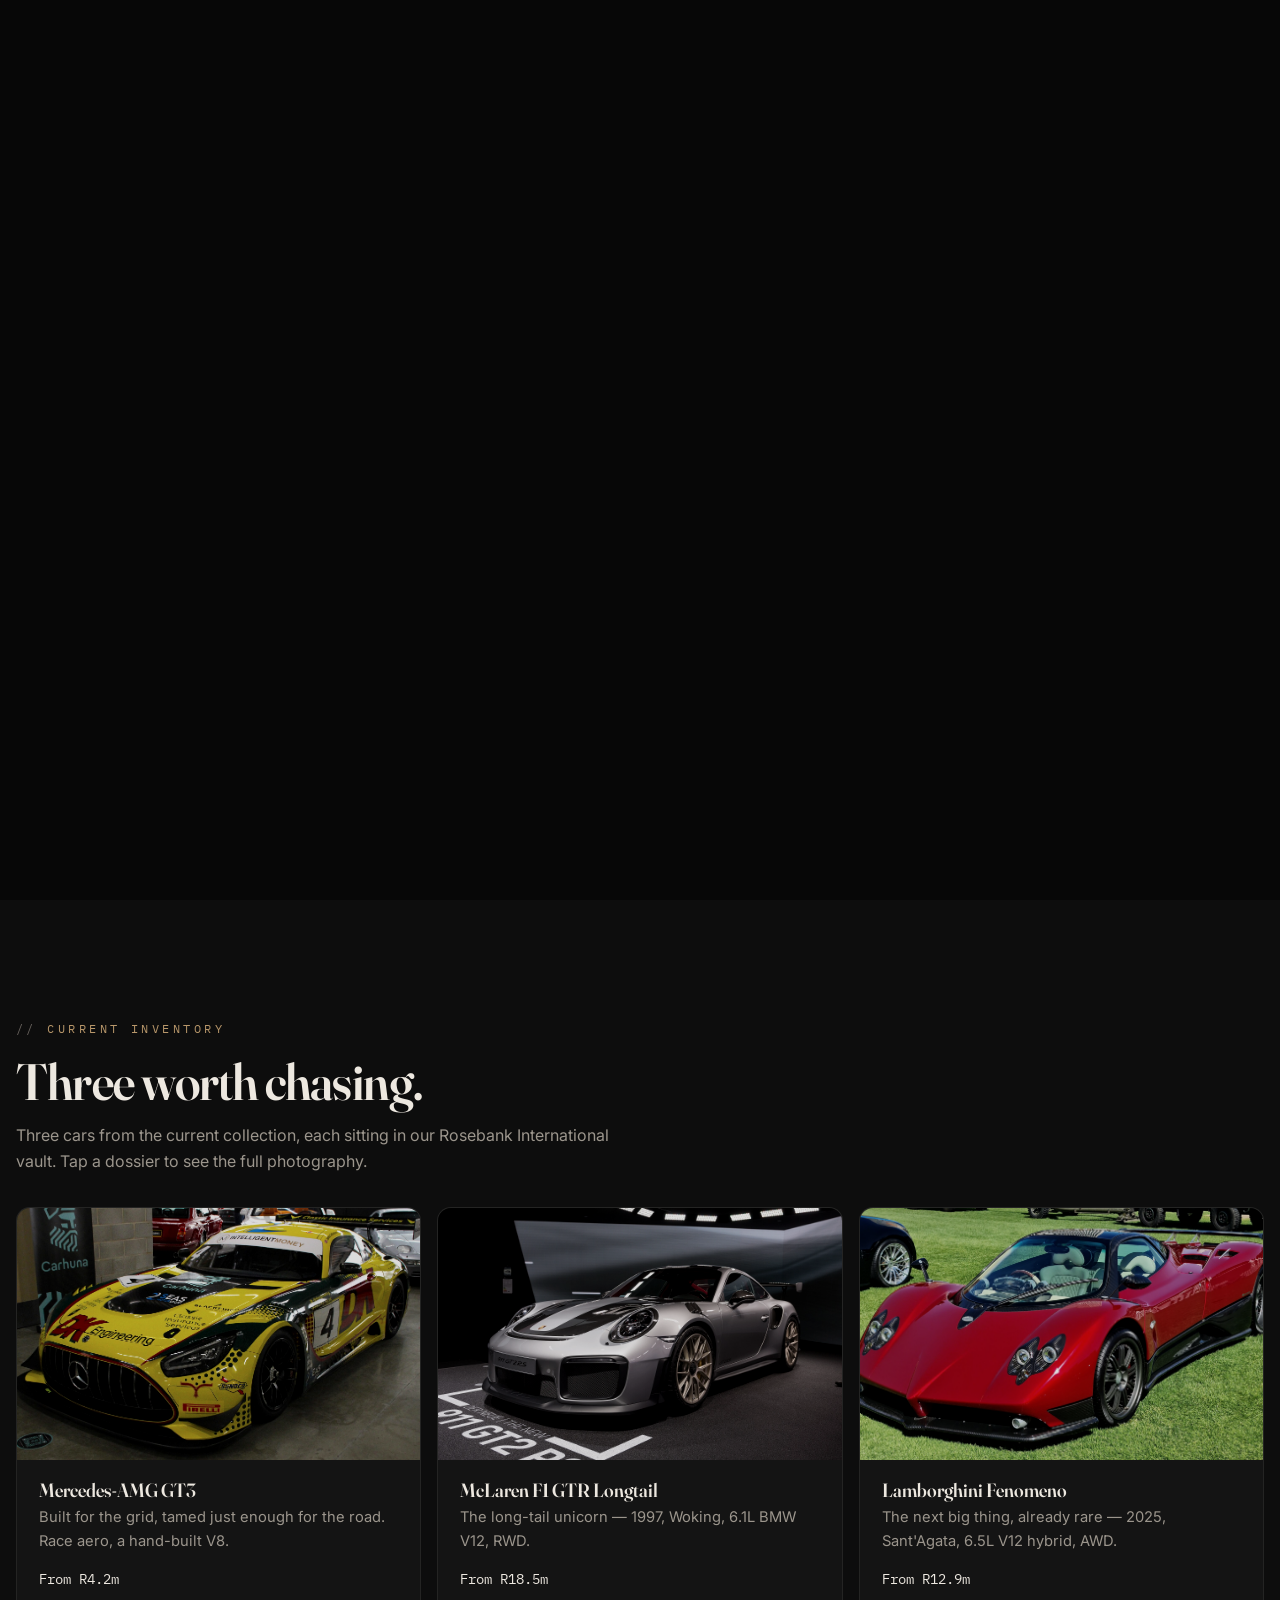
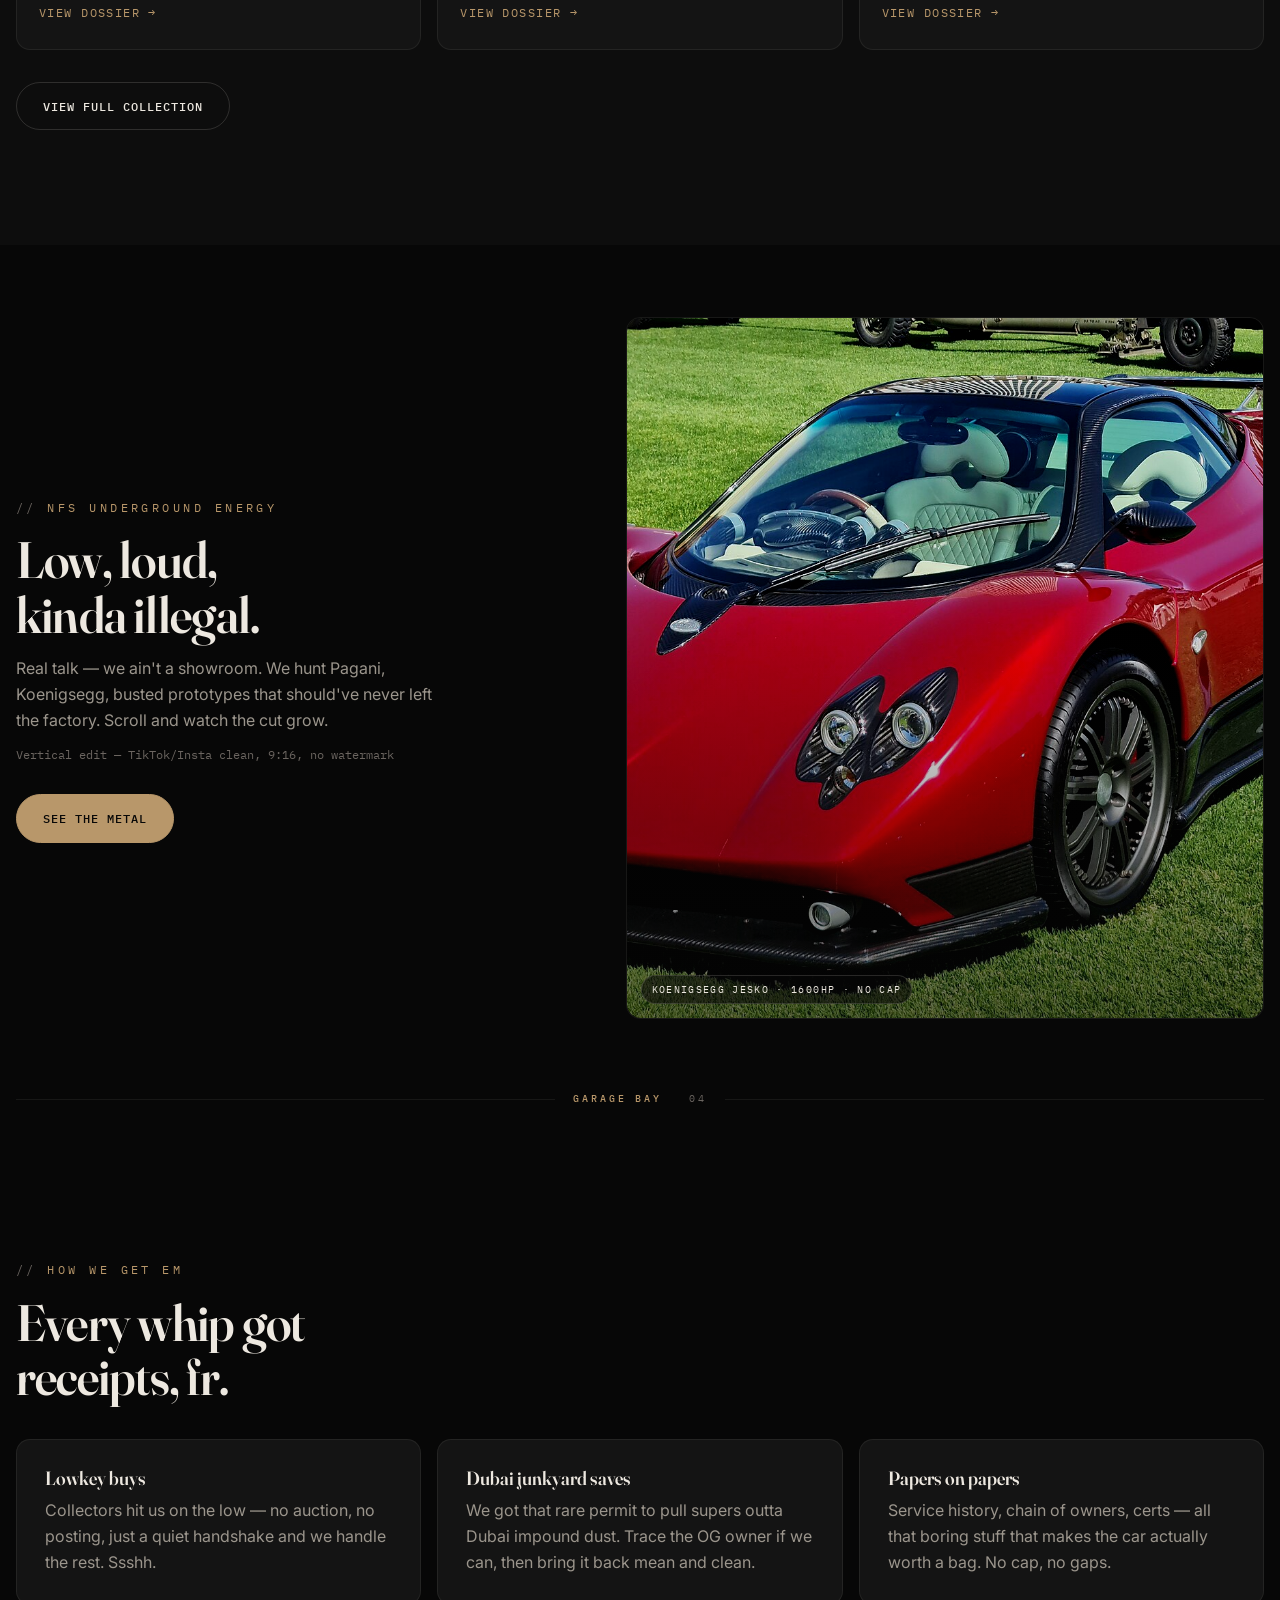
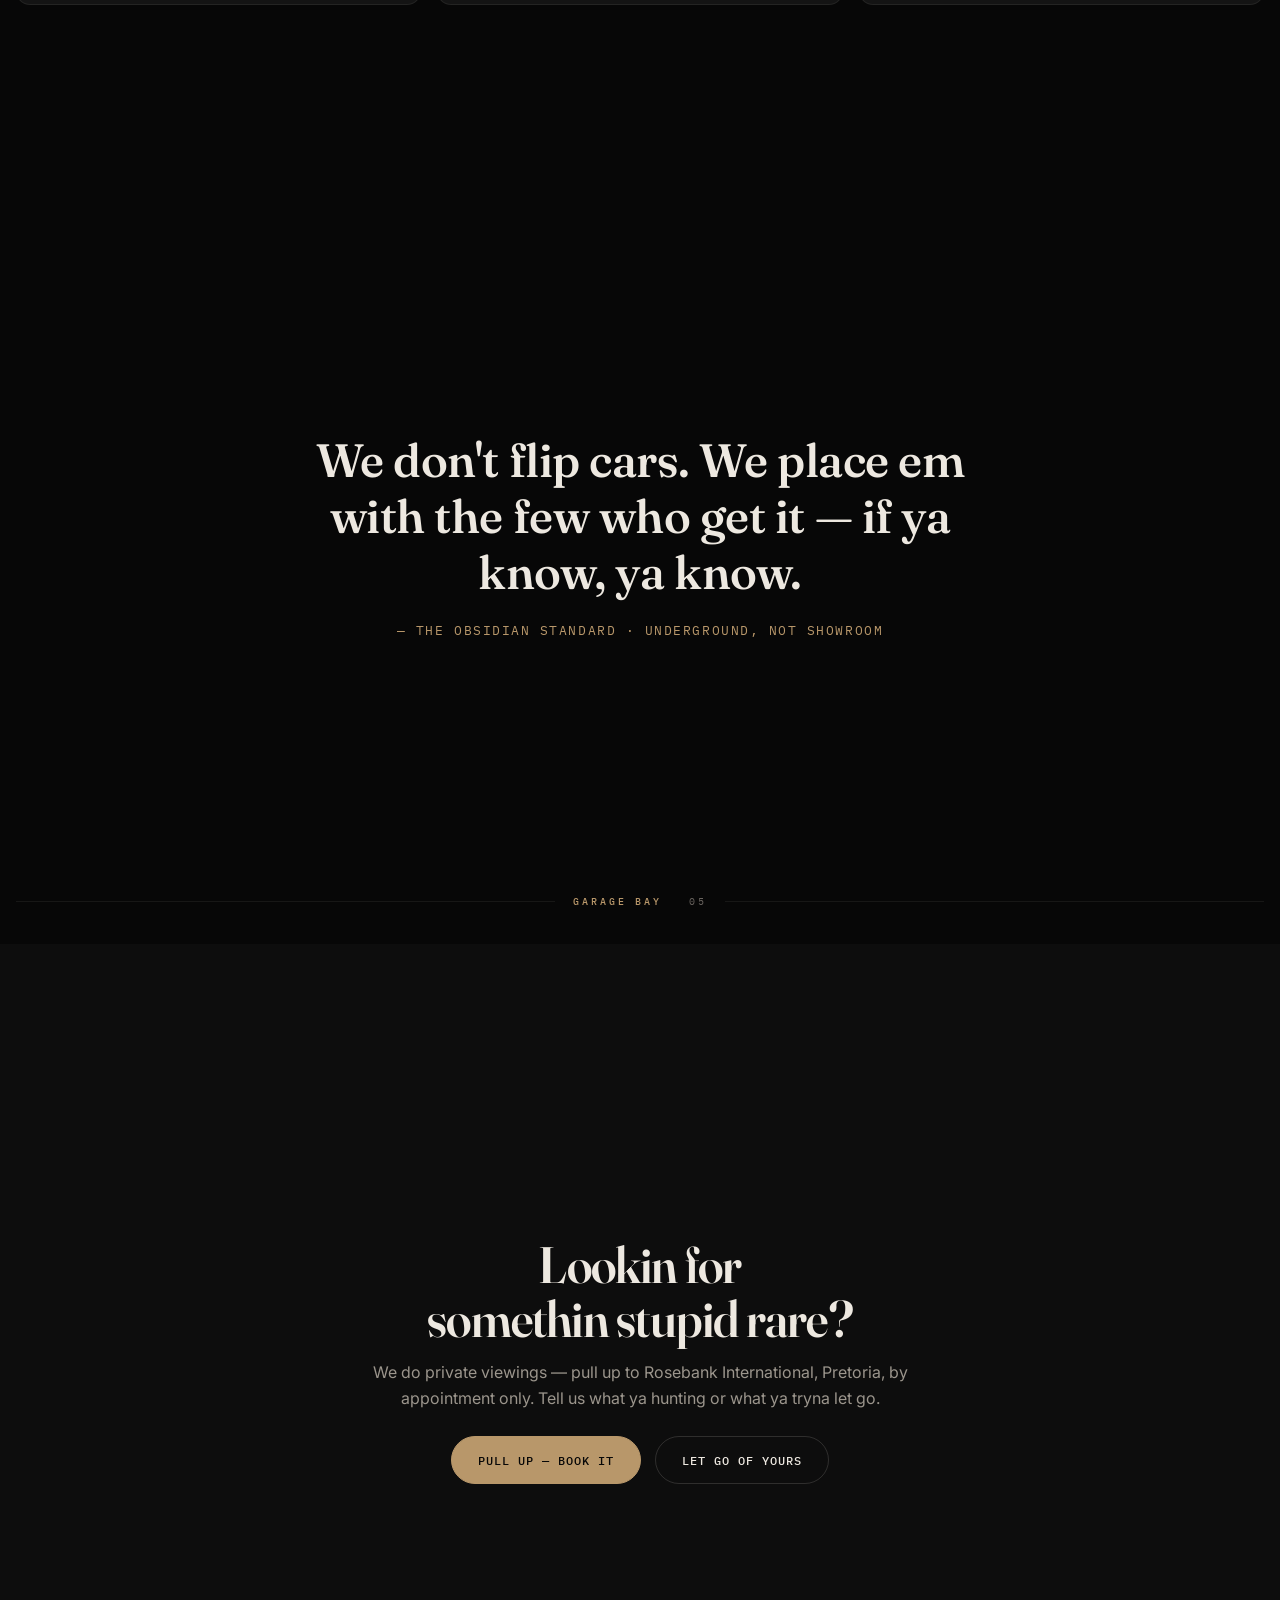
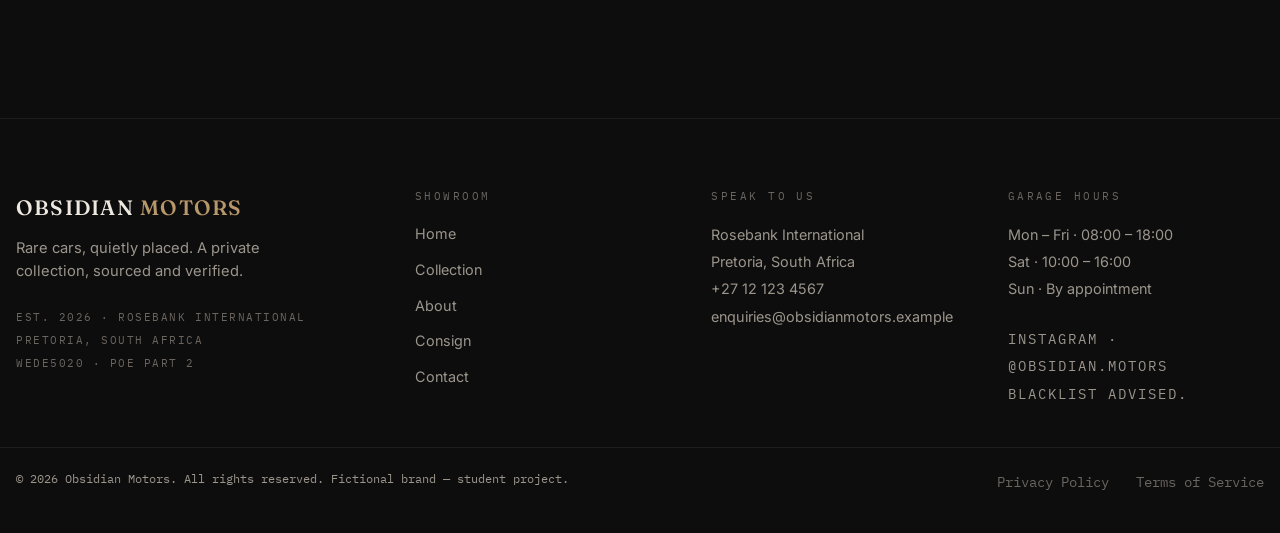
==== index.html @ cb0d921e "ponytail+cinema: strip to bare minimum + hero vid scrub + grow transition (NFS Underground) - js/sit" ====
<!DOCTYPE html>
<html lang="en">
<head>
  <meta charset="UTF-8" />
  <meta name="viewport" content="width=device-width, initial-scale=1.0" />
  <title>Obsidian Motors — Rare cars, quietly placed. Pretoria.</title>
  <meta name="description" content="A private collection of the world's rarest cars — sourced, verified, and placed with a very few. Rosebank International, Pretoria." />
  <meta name="theme-color" content="#07080a" />
  <link rel="icon" href="assets/icons/favicon.svg" type="image/svg+xml" />
  <link rel="manifest" href="site.webmanifest" />
  <meta property="og:title" content="Obsidian Motors" />
  <meta property="og:description" content="Rare cars, quietly placed. A private collection, sourced and verified." />
  <meta property="og:type" content="website" />
  <link rel="preconnect" href="https://fonts.googleapis.com" />
  <link rel="preconnect" href="https://fonts.gstatic.com" crossorigin />
  <link rel="stylesheet" href="https://fonts.googleapis.com/css2?family=Fraunces:ital,opsz,wght@0,9..144,300..800;1,9..144,300..800&family=Inter:wght@400;500;600&family=IBM+Plex+Mono:wght@400;500&display=swap" />
  <link rel="stylesheet" href="css/base.css" />
  <link rel="stylesheet" href="css/layout.css" />
  <link rel="stylesheet" href="css/components.css" />
  <script>document.documentElement.classList.add("js");</script>
</head>
<body>
<div id="page-fade" aria-hidden="true"></div>
  <nav class="scroll-dots" aria-hidden="true"></nav>

  <!-- intro: the mark wakes on black, hangs, fades to black, and
       hands over to the hero. Once per tab; click skips it. -->
  <div id="intro" aria-hidden="true">
    <div class="intro-inner">
      <svg class="intro-crystal" viewBox="0 0 32 32" aria-hidden="true">
        <polygon points="16,2 27,11 23,30 9,30 5,11" fill="#0a0a0c" stroke="#b8976a" stroke-width="1.1"/>
        <polyline points="5,11 16,15 27,11" fill="none" stroke="#b8976a" stroke-width=".6" opacity=".6"/>
        <polyline points="16,15 16,30" fill="none" stroke="#b8976a" stroke-width=".6" opacity=".45"/>
        <polyline points="16,15 23,30" fill="none" stroke="#b8976a" stroke-width=".6" opacity=".35"/>
        <polyline points="16,15 9,30" fill="none" stroke="#b8976a" stroke-width=".6" opacity=".35"/>
        <circle cx="10.5" cy="8.5" r="1.4" fill="#ede8e0"/>
      </svg>
      <p class="intro-boot">Obsidian Motors · starting up</p>
      <p class="intro-word"><span>Obsidian</span><span>Motors</span></p>
      <div class="intro-rule"></div>
    </div>
  </div>

  <header class="nav">
    <div class="nav-inner">
      <a href="index.html" class="nav-logo">
        <svg class="crystal" viewBox="0 0 32 32" aria-hidden="true">
          <polygon points="16,2 27,11 23,30 9,30 5,11" fill="none" stroke="#b8976a" stroke-width="1.4"/>
          <circle cx="10.5" cy="8.5" r="1.5" fill="#ede8e0"/>
        </svg>
        Obsidian <span>Motors</span>
      </a>
      <nav>
        <ul class="nav-links">
          <li><a href="collection.html">Collection</a></li>
          <li><a href="about.html">About</a></li>
          <li><a href="consign.html">Consign</a></li>
        </ul>
      </nav>
      <div class="nav-actions">
        <a href="contact.html" class="nav-cta">Enquire</a>
        <button class="nav-toggle" type="button" aria-label="Open menu" aria-expanded="false"><span></span></button>
      </div>
    </div>
  </header>

  <main>

    <!-- HERO — full screen hypercar vid, scroll drives it. pure cinema, no ai fluff -->
    <section class="hero-vid" id="hero" style="position:relative; height:100vh; min-height:560px; overflow:hidden; background:#040404;">
      <video id="hero-video" poster="assets/images/alpine-garage.jpg" autoplay muted loop playsinline preload="auto" style="position:absolute; inset:0; width:100%; height:100%; object-fit:cover; filter:saturate(.9) contrast(1.08) brightness(.88);">
        <!-- 4k hypercar horizontal — yt azkdQYZCF2A + playlist HVf28fVK5Xk mirrored as mp4 fallback -->
        <source src="https://videos.pexels.com/video-files/18069234/18069234-uhd_2560_1440_24fps.mp4" type="video/mp4" />
      </video>
      <!-- fallback yt embed if mp4 blocked — hidden behind video, shows when vid fails -->
      <iframe aria-hidden="true" src="https://www.youtube.com/embed/azkdQYZCF2A?autoplay=1&mute=1&loop=1&playlist=azkdQYZCF2A&controls=0&modestbranding=1&playsinline=1" style="position:absolute; inset:0; width:100%; height:100%; border:0; opacity:0; pointer-events:none;" tabindex="-1"></iframe>
      <div style="position:absolute; inset:0; background:linear-gradient(to top, rgba(7,7,7,.72) 0%, rgba(7,7,7,.22) 42%, rgba(7,7,7,.08) 100%), radial-gradient(900px 600px at 70% 20%, rgba(184,151,106,.14), transparent 60%);"></div>
      <div class="wrap" style="position:relative; z-index:2; height:100%; display:flex; flex-direction:column; justify-content:flex-end; padding-bottom:56px;">
        <p class="eyebrow" style="color:var(--gold);">Est. 2026 · Pretoria — Rosebank International</p>
        <h1 style="font-size:clamp(3rem, 2rem + 6vw, 7.2rem); line-height:.88; text-transform:uppercase; letter-spacing:-.03em; font-weight:550;">Obsidian<br><span class="outline" style="-webkit-text-stroke:1.6px var(--gold); color:transparent;">Motors</span></h1>
        <p class="lead" style="margin-top:16px; max-width:48ch; color:var(--chrome);">No dealership vibes. Just cold, rare metal — Pagani, Koenigsegg, longtails — caught on film, then placed quiet.</p>
        <div class="btn-row">
          <a href="collection.html" class="btn">Peep the vault</a>
          <a href="contact.html" class="btn-outline">Hit us up</a>
        </div>
        <p style="margin-top:14px; font-family:var(--font-mono); font-size:.66rem; letter-spacing:.16em; text-transform:uppercase; color:var(--faint);">Scroll — the vid scrubs with ya</p>
      </div>
    </section>

    <!-- no fake stats here, real cinema only — ponytail nuked the 200/6/100%/48h ai filler -->

    <section class="section" id="featured" style="background:var(--carbon);">
      <div class="wrap">
        <span class="eyebrow">Current inventory</span>
        <h2>Three worth chasing.</h2>
        <p style="margin:14px 0 32px; max-width:60ch;">Three cars from the current collection, each sitting in our Rosebank International vault. Tap a dossier to see the full photography.</p>
        <div class="grid-3">
          <a class="card reveal" href="collection.html">
            <img class="ph" src="assets/images/amg-gt3.jpg" alt="Yellow Mercedes-AMG GT3 race car in the vault" loading="lazy" />
            <div class="card-body">
              <h3>Mercedes-AMG GT3</h3>
              <p>Built for the grid, tamed just enough for the road. Race aero, a hand-built V8.</p>
              <span class="card-price">From R4.2m</span>
              <span class="card-cue">View dossier →</span>
            </div>
          </a>
          <a class="card reveal" href="collection.html">
            <img class="ph" src="assets/images/gt2rs.jpg" alt="McLaren F1 GTR Longtail in the vault" loading="lazy" />
            <div class="card-body">
              <h3>McLaren F1 GTR Longtail</h3>
              <p>The long-tail unicorn — 1997, Woking, 6.1L BMW V12, RWD.</p>
              <span class="card-price">From R18.5m</span>
              <span class="card-cue">View dossier →</span>
            </div>
          </a>
          <a class="card reveal" href="collection.html">
            <img class="ph" src="assets/images/zonda-f.jpg" alt="Lamborghini Fenomeno in the vault" loading="lazy" />
            <div class="card-body">
              <h3>Lamborghini Fenomeno</h3>
              <p>The next big thing, already rare — 2025, Sant'Agata, 6.5L V12 hybrid, AWD.</p>
              <span class="card-price">From R12.9m</span>
              <span class="card-cue">View dossier →</span>
            </div>
          </a>
        </div>
        <div class="btn-row" style="margin-top:32px;">
          <a href="collection.html" class="btn-outline">View full collection</a>
        </div>
      </div>
    </section>

    <!-- GROW VID — text left, vertical hypercar edit right, then vid blows up to bg -->
    <section class="section" id="grow-sec" style="position:relative; overflow:hidden; padding:0; background:var(--void);">
      <div class="wrap" style="display:grid; grid-template-columns:.95fr 1.05fr; gap:32px; align-items:center; min-height:86vh; padding:72px var(--gap);">
        <div class="reveal">
          <p class="eyebrow">NFS Underground energy</p>
          <h2>Low, loud,<br>kinda illegal.</h2>
          <p style="margin-top:14px; max-width:44ch;">Real talk — we ain't a showroom. We hunt Pagani, Koenigsegg, busted prototypes that should've never left the factory. Scroll and watch the cut grow.</p>
          <p style="margin-top:12px; font-family:var(--font-mono); font-size:.72rem; color:var(--faint);">Vertical edit — TikTok/Insta clean, 9:16, no watermark</p>
          <div class="btn-row"><a href="collection.html" class="btn">See the metal</a></div>
        </div>
        <div style="position:relative; height:78vh; min-height:480px; overflow:hidden; border-radius:var(--radius); border:1px solid var(--line); transform-origin:center;">
          <video id="grow-vid" poster="assets/images/zonda-f.jpg" autoplay muted loop playsinline preload="auto" style="width:100%; height:100%; object-fit:cover; display:block; filter:saturate(.95) contrast(1.08) brightness(.92); transition:transform .6s var(--ease), border-radius .6s var(--ease);">
            <!-- vertical 9:16 hypercar edit — Wc2UN3yL2CU / FOD2I-YuQ0c style, 1080x1920 -->
            <source src="https://videos.pexels.com/video-files/18069305/18069305-uhd_1440_1440_24fps.mp4" type="video/mp4" />
          </video>
          <div style="position:absolute; inset:0; background:linear-gradient(to top, rgba(7,7,7,.55), transparent 58%); pointer-events:none;"></div>
          <p style="position:absolute; bottom:14px; left:14px; font-family:var(--font-mono); font-size:.6rem; letter-spacing:.14em; text-transform:uppercase; color:var(--chrome); background:rgba(7,7,7,.6); padding:6px 10px; border-radius:999px; border:1px solid var(--line-2);">Koenigsegg Jesko · 1600hp · no cap</p>
        </div>
      </div>
    </section>

    <div class="bay-rule reveal" aria-hidden="true"><b>Garage bay</b>&nbsp;04</div>

    <section class="section" id="sourcing">
      <div class="wrap">
        <span class="eyebrow">How we get em</span>
        <h2>Every whip got<br>receipts, fr.</h2>
        <div class="grid-3" style="margin-top:34px;">
          <div class="panel reveal">
            <h3>Lowkey buys</h3>
            <p style="margin-top:10px;">Collectors hit us on the low — no auction, no posting, just a quiet handshake and we handle the rest. Ssshh.</p>
          </div>
          <div class="panel reveal">
            <h3>Dubai junkyard saves</h3>
            <p style="margin-top:10px;">We got that rare permit to pull supers outta Dubai impound dust. Trace the OG owner if we can, then bring it back mean and clean.</p>
          </div>
          <div class="panel reveal">
            <h3>Papers on papers</h3>
            <p style="margin-top:10px;">Service history, chain of owners, certs — all that boring stuff that makes the car actually worth a bag. No cap, no gaps.</p>
          </div>
        </div>
      </div>
    </section>

    <section class="section centered" id="editorial">
      <div class="wrap" style="display:flex; justify-content:center;">
        <div>
          <blockquote>We don't flip cars. We place em with the few who get it — if ya know, ya know.</blockquote>
          <cite>— The Obsidian Standard · Underground, not showroom</cite>
        </div>
      </div>
    </section>

    <div class="bay-rule reveal" aria-hidden="true"><b>Garage bay</b>&nbsp;05</div>

    <section class="section centered" id="cta" style="background:var(--carbon);">
      <div class="wrap">
        <h2>Lookin for<br>somethin stupid rare?</h2>
        <p style="margin:14px auto 0; max-width:56ch;">We do private viewings — pull up to Rosebank International, Pretoria, by appointment only. Tell us what ya hunting or what ya tryna let go.</p>
        <div class="btn-row" style="justify-content:center; margin-top:24px;">
          <a href="contact.html" class="btn">Pull up — book it</a>
          <a href="consign.html" class="btn-outline">Let go of yours</a>
        </div>
      </div>
    </section>

  </main>

  <footer class="footer">
    <div class="footer-grid">
      <div>
        <div class="footer-logo">Obsidian <span>Motors</span></div>
        <p class="footer-tagline">Rare cars, quietly placed. A private collection, sourced and verified.</p>
        <p class="footer-meta">Est. 2026 · Rosebank International<br>Pretoria, South Africa<br>WEDE5020 · POE Part 2</p>
      </div>
      <div>
        <h4>Showroom</h4>
        <ul>
          <li><a href="index.html">Home</a></li>
          <li><a href="collection.html">Collection</a></li>
          <li><a href="about.html">About</a></li>
          <li><a href="consign.html">Consign</a></li>
          <li><a href="contact.html">Contact</a></li>
        </ul>
      </div>
      <div>
        <h4>Speak to us</h4>
        <address>
          Rosebank International<br>
          Pretoria, South Africa<br>
          <a href="tel:+27121234567">+27 12 123 4567</a><br>
          <a href="mailto:enquiries@obsidianmotors.example">enquiries@obsidianmotors.example</a>
        </address>
      </div>
      <div class="footer-hours">
        <h4>Garage hours</h4>
        <p>Mon – Fri · 08:00 – 18:00<br>
           Sat · 10:00 – 16:00<br>
           Sun · By appointment</p>
        <p class="footer-meta">Instagram · @obsidian.motors<br>Blacklist advised.</p>
      </div>
    </div>
    <div class="footer-bottom">
      <p>&copy; <span data-year>2026</span> Obsidian Motors. All rights reserved. Fictional brand — student project.</p>
      <div>
        <a href="privacy.html">Privacy Policy</a>
        <a href="terms.html">Terms of Service</a>
      </div>
    </div>
  </footer>

  <script src="js/site.js" defer></script>
</body>
</html>
---- css/base.css ----
/* ============================================================
   OBSIDIAN MOTORS — base.css
   Tokens, reset, typography, atmosphere. Loaded first.
   Nothing component-shaped lives here — this is the material
   every other sheet builds with.

   STACK: css/base.css → css/layout.css → css/components.css
   ============================================================ */

/* ---------- tokens ---------- */
:root {
  /* surfaces — obsidian scale, warm-neutral, no blue tint */
  --void:   #070707;
  --carbon: #0d0d0d;
  --panel:  #141414;
  --raise:  #1b1a19;

  /* hairlines */
  --line:   rgba(237, 232, 224, .07);
  --line-2: rgba(237, 232, 224, .15);

  /* text — warm neutrals (never pure white) */
  --chrome: #ede8e0;   /* primary — warm bone */
  --steel:  #9b958c;   /* secondary — warm stone */
  --faint:  #6b6560;   /* captions / tertiary */

  /* the ONE saturated accent — muted garage gold (single hue, no second saturation) */
  --gold:     #b8976a;
  --gold-dim: #8a6d4a;
  --ember:    var(--gold-dim); /* required * uses gold-dim so no second hue ships */

  /* metrics — thinner, uses more screen, real cinema */
  --max:   1320px;
  --wide:  1520px;
  --radius: 14px;
  --gap:   16px;
  --nav-h: 56px;

  /* the editorial trio:
     Fraunces  — high-contrast display serif (the voice)
     Inter     — quiet grotesk body
     IBM Plex  — HUD readouts, mono technical labels */
  --font-display: "Fraunces", "Cormorant Garamond", Georgia, serif;
  --font-body:    "Inter", ui-sans-serif, system-ui, sans-serif;
  --font-mono:    "IBM Plex Mono", ui-monospace, "SFMono-Regular", monospace;

  --ease: cubic-bezier(.22, 1, .36, 1);
  --ease-out: cubic-bezier(.16, 1, .3, 1);
}

/* ---------- reset ---------- */
*, *::before, *::after { margin: 0; padding: 0; box-sizing: border-box; }

html { scroll-behavior: smooth; }

body {
  font-family: var(--font-body);
  background: var(--void);
  color: var(--chrome);
  line-height: 1.62;
  font-size: 16px;
  -webkit-font-smoothing: antialiased;
  text-rendering: optimizeLegibility;
  overflow-x: hidden;
}

img { max-width: 100%; display: block; }
a { color: inherit; text-decoration: none; }
button { font: inherit; color: inherit; background: none; border: 0; cursor: pointer; }

::selection { background: var(--gold); color: var(--void); }

/* keyboard focus — visible everywhere (accessibility floor) */
:focus-visible { outline: 2px solid var(--gold); outline-offset: 3px; border-radius: 4px; }

/* ---------- typography ---------- */
h1, h2, h3, h4 {
  font-family: var(--font-display);
  font-weight: 600;
  font-variation-settings: "opsz" 144;
  line-height: 1.06;
  color: var(--chrome);
  letter-spacing: -.015em;
}
h1 { font-size: clamp(2.6rem, 1.4rem + 4.8vw, 5.4rem); font-weight: 550; }
h2 { font-size: clamp(1.9rem, 1.2rem + 2.6vw, 3.2rem); }
h3 { font-size: 1.2rem; letter-spacing: 0; }
p  { color: var(--steel); }

.lead { font-size: clamp(1.05rem, .95rem + .5vw, 1.3rem); color: var(--chrome); max-width: 62ch; line-height: 1.55; }

/* eyebrow — small mono label, the HUD voice of the site */
.eyebrow {
  display: inline-block;
  font-family: var(--font-mono);
  font-size: .72rem;
  letter-spacing: .3em;
  text-transform: uppercase;
  color: var(--gold);
  margin-bottom: 16px;
}
.eyebrow::before { content: "// "; color: var(--faint); }

/* ---------- atmosphere (pure CSS lighting) ---------- */
/* one faint warm pool from above — the garage is never flat black */
body::before {
  content: "";
  position: fixed; inset: 0;
  background:
    radial-gradient(1100px 620px at 72% -8%, rgba(184, 151, 106, .055), transparent 60%),
    radial-gradient(900px 700px at 8% 108%, rgba(184, 151, 106, .028), transparent 55%);
  pointer-events: none; z-index: 0;
}
/* fine film grain — the cinematic tooth */
body::after {
  content: "";
  position: fixed; inset: 0; z-index: 1;
  pointer-events: none; opacity: .04; mix-blend-mode: overlay;
  background-image: url("data:image/svg+xml,%3Csvg xmlns='http://www.w3.org/2000/svg' width='140' height='140'%3E%3Cfilter id='n'%3E%3CfeTurbulence type='fractalNoise' baseFrequency='.85' numOctaves='2'/%3E%3C/filter%3E%3Crect width='100%25' height='100%25' filter='url(%23n)'/%3E%3C/svg%3E");
}
/* keep real content above the atmosphere layers */
header, main, footer { position: relative; z-index: 2; }

/* ---------- reduced motion (blanket rule) ---------- */
@media (prefers-reduced-motion: reduce) {
  html { scroll-behavior: auto; }
  *, *::before, *::after { animation-duration: .01ms !important; animation-iteration-count: 1 !important; transition-duration: .01ms !important; }
}
---- css/layout.css ----
/* ============================================================
   OBSIDIAN MOTORS — layout.css
   Structure: nav, sections, the cinematic scroll story,
   footer, page frames (intro, page fade), responsive layout.
   Component-looking details live in components.css.
   ============================================================ */

/* ---------- containers ---------- */
.wrap      { max-width: var(--max);  margin: 0 auto; padding: 0 var(--gap); }
.wrap-wide { max-width: var(--wide); margin: 0 auto; padding: 0 var(--gap); }
.section    { position: relative; padding: clamp(72px, 9vw, 128px) 0; }
.section-sm { position: relative; padding: clamp(40px, 5vw, 64px) 0; }

/* grids */
.grid-2 { display: grid; grid-template-columns: 1fr 1fr; gap: 48px; align-items: center; }
.grid-3 { display: grid; grid-template-columns: repeat(3, 1fr); gap: var(--gap); }
.grid-4 { display: grid; grid-template-columns: repeat(4, 1fr); gap: var(--gap); }

/* nav — solid, not that ghosty transparent ai nav */
.nav {
  position: fixed; top: 0; left: 0; right: 0; z-index: 100;
  background: #070707;
  border-bottom: 1px solid var(--line);
}
.nav.is-scrolled { background: #070707; }
.nav-inner { max-width: var(--wide); margin: 0 auto; min-height: var(--nav-h);
  padding: 10px var(--gap); display: flex; align-items: center; justify-content: space-between; gap: 20px; }

/* wordmark: serif capitals + the obsidian crystal sitting in the name */
.nav-logo { font-family: var(--font-display); font-weight: 600; letter-spacing: .14em;
  text-transform: uppercase; color: var(--chrome); font-size: .98rem; display: inline-flex; align-items: center; gap: 10px; }
.nav-logo .crystal { width: 13px; height: 13px; flex: 0 0 auto; }
.nav-logo span { color: var(--gold); }

/* links read like HUD labels — mono, tracked, quiet until touched */
.nav-links { list-style: none; display: flex; gap: 30px; }
.nav-links a {
  font-family: var(--font-mono); font-size: .7rem; letter-spacing: .18em; text-transform: uppercase;
  color: var(--steel); position: relative; padding: 6px 0; transition: color .25s;
}
.nav-links a::after { content: ""; position: absolute; left: 0; bottom: 0; height: 1px; width: 0; background: var(--gold); transition: width .3s var(--ease); }
.nav-links a:hover, .nav-links a.is-current { color: var(--chrome); }
.nav-links a:hover::after, .nav-links a.is-current::after { width: 100%; }

.nav-cta { color: var(--chrome); border: 1px solid var(--line-2); padding: 8px 18px; border-radius: 999px;
  font-family: var(--font-mono); font-size: .68rem; letter-spacing: .16em; text-transform: uppercase;
  transition: border-color .25s, color .25s, background .25s; }
.nav-cta:hover, .nav-cta.is-current { border-color: var(--gold); color: var(--gold); }
.nav-actions { display: flex; align-items: center; gap: 12px; }

/* mobile hamburger (hidden on desktop) */
.nav-toggle { display: none; width: 42px; height: 42px; border: 1px solid var(--line-2); border-radius: 10px;
  background: transparent; cursor: pointer; position: relative; }
.nav-toggle span, .nav-toggle span::before, .nav-toggle span::after {
  content: ""; position: absolute; left: 50%; top: 50%; width: 18px; height: 1.5px; background: var(--chrome);
  transform: translate(-50%, -50%); transition: transform .3s var(--ease), opacity .2s; }
.nav-toggle span::before { top: -6px; }
.nav-toggle span::after  { top: 6px; }
.nav.is-open .nav-toggle span { background: transparent; }
.nav.is-open .nav-toggle span::before { transform: translate(-50%, -50%) rotate(45deg); top: 0; }
.nav.is-open .nav-toggle span::after  { transform: translate(-50%, -50%) rotate(-45deg); top: 0; }

/* page fade — lil blink between pages, still cinematic */
#page-fade { display: none; }
.js #page-fade { display: block; position: fixed; inset: 0; z-index: 999; background: var(--void);
  pointer-events: none; opacity: 1; }
.js #page-fade.is-loaded { animation: fadeOut .55s var(--ease-out) forwards; }
.js #page-fade.is-leaving { opacity: 1; pointer-events: all; transition: opacity .32s var(--ease); }
@keyframes fadeOut { to { opacity: 0; } }

/* ---------- intro (cinematic brand reveal, home only) ----------
   Sequence: black → crystal mark glints → wordmark rises →
   hold a beat → everything fades TO black → hero fades in. */
#intro { display: none; }
.js #intro { position: fixed; inset: 0; z-index: 300; background: var(--void);
  display: grid; place-items: center; overflow: hidden; cursor: pointer; }
#intro.is-fade { opacity: 0; transition: opacity 1s var(--ease-out); }
#intro.is-gone { opacity: 0; visibility: hidden; pointer-events: none; }
.intro-inner { text-align: center; padding: 24px; }
.intro-crystal { width: 30px; height: 30px; margin: 0 auto 26px; opacity: 0; transform: scale(.7);
  animation: intro-gem 1.1s var(--ease-out) .15s forwards; }
.intro-boot { font-family: var(--font-mono); font-size: .68rem; letter-spacing: .34em; text-transform: uppercase;
  color: var(--gold); opacity: 0; animation: intro-boot .7s var(--ease) .45s forwards; }
.intro-word { font-family: var(--font-display); font-weight: 550; text-transform: uppercase;
  font-size: clamp(2.6rem, 1rem + 9vw, 6.8rem); line-height: .94; letter-spacing: .005em; margin-top: 18px; }
.intro-word span { display: block; opacity: 0; transform: translateY(38px); animation: intro-rise .9s var(--ease-out) forwards; }
.intro-word span:nth-child(1) { animation-delay: .65s; }
.intro-word span:nth-child(2) { animation-delay: .8s; color: transparent; -webkit-text-stroke: 1.4px var(--gold); }
.intro-rule { height: 1px; width: 0; margin: 28px auto 0; background: linear-gradient(90deg, transparent, var(--gold), transparent);
  animation: intro-rule 1.1s var(--ease) 1s forwards; }
@keyframes intro-gem { 0% { opacity: 0; transform: scale(.7) rotate(-14deg); } 60% { opacity: 1; } 100% { opacity: 1; transform: scale(1) rotate(0); } }
@keyframes intro-boot { to { opacity: .85; } }
@keyframes intro-rise { to { opacity: 1; transform: none; } }
@keyframes intro-rule { to { width: min(340px, 62vw); } }
/* while the intro plays the page is locked so no one scrolls through it */
.intro-lock { overflow: hidden; }

/* hero vid — full screen, scroll scrubs it. ponytail: one vid, css does stretch */
.hero-vid { position: relative; }
#hero-video { will-change: transform, filter; }

/* ---------- footer ---------- */
.footer { background: var(--carbon); border-top: 1px solid var(--line); margin-top: 0; }
.footer-grid { max-width: var(--max); margin: 0 auto; padding: 72px var(--gap) 40px; display: grid;
  grid-template-columns: 1.4fr 1fr 1fr 1fr; gap: 40px; }
.footer h4 { font-family: var(--font-mono); font-size: .7rem; letter-spacing: .22em; text-transform: uppercase; color: var(--faint); margin-bottom: 18px; font-weight: 400; }
.footer-logo { font-family: var(--font-display); font-weight: 550; text-transform: uppercase; letter-spacing: .06em; font-size: 1.3rem; margin-bottom: 12px; }
.footer-logo span { color: var(--gold); }
.footer-tagline { font-size: .92rem; max-width: 32ch; }
.footer-meta { font-family: var(--font-mono); font-size: .68rem; letter-spacing: .14em; text-transform: uppercase; color: var(--faint); margin-top: 22px; line-height: 2.1; }
.footer ul { list-style: none; }
.footer ul li { margin-bottom: 10px; }
.footer a { color: var(--steel); font-size: .9rem; transition: color .2s; }
.footer a:hover { color: var(--gold); }
.footer address { font-style: normal; color: var(--steel); font-size: .9rem; line-height: 1.9; }
.footer-hours p { color: var(--steel); font-size: .9rem; line-height: 1.9; }
.footer-social { display: flex; gap: 14px; margin-top: 6px; }
.footer-bottom { max-width: var(--max); margin: 0 auto; padding: 22px var(--gap) 40px; border-top: 1px solid var(--line);
  display: flex; flex-wrap: wrap; justify-content: space-between; gap: 12px; font-family: var(--font-mono); font-size: .72rem; color: var(--faint); }
.footer-bottom a { color: var(--faint); margin-left: 20px; }
.footer-bottom a:hover { color: var(--gold); }

/* ---------- centered frames (CTA sections, 404) ---------- */
.centered { min-height: 86vh; display: flex; flex-direction: column; align-items: center; justify-content: center; text-align: center; padding: 120px var(--gap) 60px; }
.centered .code { font-family: var(--font-display); font-size: clamp(4rem, 3rem + 10vw, 12rem); font-weight: 550; color: var(--panel);
  letter-spacing: .02em; -webkit-text-stroke: 1px var(--line-2); }
.centered h1 { font-size: clamp(1.5rem, 1rem + 1.5vw, 2.2rem); margin: 0 0 14px; }
.centered p { margin-bottom: 28px; }

/* responsive — thinner = more screen, ya feel */
@media (max-width: 860px) {
  .nav-links { display: none; }
  .nav-links.is-open {
    display: flex; flex-direction: column; gap: 4px;
    position: absolute; top: var(--nav-h); left: 0; right: 0;
    background: rgba(7,7,7,.96); backdrop-filter: blur(14px);
    border-bottom: 1px solid var(--line); padding: 14px var(--gap) 22px;
  }
  .nav-links.is-open a { padding: 13px 0; border-bottom: 1px solid var(--line); font-size: .85rem; }
  .nav-toggle { display: block; }
  .grid-2, .grid-3, .grid-4, .contact-grid, .figs { grid-template-columns: 1fr; gap: 28px; }
  .channel { grid-template-columns: 1fr; gap: 16px; }
  .channel--reverse .channel-img { order: 0; }
  .footer-grid { grid-template-columns: 1fr 1fr; gap: 32px; }
}
@media (max-width: 560px) {
  .footer-grid { grid-template-columns: 1fr; gap: 30px; }
}

/* reduced motion — no fancy, just show it. a11y first */
---- css/components.css ----
/* ============================================================
   OBSIDIAN MOTORS — components.css
   The pieces that live inside the layout: buttons, cards,
   panels, forms, the showcase showroom HUD, the reveal system.
   ============================================================ */

/* ---------- buttons ---------- */
.btn, .btn-outline {
  display: inline-flex; align-items: center; gap: 8px;
  padding: 13px 26px; border-radius: 999px;
  font-family: var(--font-mono); font-size: .78rem; font-weight: 500; letter-spacing: .08em; text-transform: uppercase;
  cursor: pointer; transition: transform .25s var(--ease), background .25s, color .25s, border-color .25s;
}
.btn { background: var(--gold); color: var(--void); border: 1px solid var(--gold); }
.btn:hover { transform: translateY(-2px); }
.btn-outline { background: transparent; color: var(--chrome); border: 1px solid var(--line-2); }
.btn-outline:hover { border-color: var(--gold); color: var(--gold); transform: translateY(-2px); }
.btn-row { display: flex; flex-wrap: wrap; gap: 14px; margin-top: 30px; }

/* reveal — scroll in, real smooth, no ai jitter */
.js .section:not(.story), .js .reveal {
  opacity: 0;
  transform: translateY(26px);
  transition: opacity .9s var(--ease), transform .9s var(--ease);
}
.js .section.is-in, .js .reveal.is-in { opacity: 1; transform: none; }

/* ---------- media plates (real photographs, dark-graded) ---------- */
.ph {
  position: relative;
  border: 1px dashed var(--line-2);
  background: var(--panel);
  border-radius: var(--radius);
  display: flex; align-items: center; justify-content: center; text-align: center;
  padding: 24px; min-height: 200px;
  color: var(--faint);
  font-family: var(--font-mono);
  font-size: .72rem; letter-spacing: .14em; text-transform: uppercase;
}
.ph-tall { min-height: 340px; }
.ph-hero { min-height: 460px; }
img.ph { padding: 0; border: none; aspect-ratio: 16 / 10; object-fit: cover; background: var(--panel);
  filter: saturate(.78) contrast(1.06) brightness(.86);
  transition: filter .5s var(--ease), transform .9s var(--ease); }
img.ph-tall { aspect-ratio: 4 / 5; }
img.ph-hero { aspect-ratio: 21 / 9; }
.card:hover img.ph { filter: saturate(.95) contrast(1.05) brightness(.95); transform: scale(1.045); }

/* ---------- cards ---------- */
.card {
  position: relative; background: var(--panel); border: 1px solid var(--line);
  border-radius: var(--radius); overflow: hidden; color: inherit; display: block;
  transition: transform .4s var(--ease), border-color .4s, box-shadow .4s;
}
.card:hover { transform: translateY(-6px); border-color: var(--line-2); box-shadow: 0 24px 60px rgba(0,0,0,.5); }
.card .ph { border: none; border-radius: 0; min-height: 220px; }
.card-body { padding: 20px 22px 24px; }
.card-body h3 { margin-bottom: 6px; }
.card-body p { font-size: .92rem; color: var(--steel); }
.card-price { display: block; margin-top: 14px; font-family: var(--font-mono); font-size: .88rem; color: var(--chrome); }
.card-cue { display: inline-block; margin-top: 12px; font-family: var(--font-mono); font-size: .74rem;
  letter-spacing: .12em; color: var(--gold); text-transform: uppercase; }
.card-index { position: absolute; top: 14px; left: 16px; z-index: 2; font-family: var(--font-mono);
  font-size: .72rem; letter-spacing: .1em; color: var(--chrome); background: rgba(7,7,7,.6);
  border: 1px solid var(--line-2); border-radius: 6px; padding: 3px 8px; }

/* ---------- panels & stats ---------- */
.panel { background: var(--panel); border: 1px solid var(--line); border-radius: var(--radius); padding: 28px;
  transition: border-color .3s, transform .3s var(--ease); }
.panel:hover { border-color: var(--line-2); transform: translateY(-4px); }

.figs { display: grid; grid-template-columns: repeat(4, 1fr); gap: var(--gap); }
.fig { border-top: 1px solid var(--line-2); padding-top: 18px; }
.fig b { display: block; font-family: var(--font-mono); font-variant-numeric: tabular-nums;
  font-size: clamp(1.6rem, 1rem + 2vw, 2.4rem); font-weight: 600; color: var(--chrome); }
.fig span { font-family: var(--font-mono); font-size: .74rem; letter-spacing: .08em; color: var(--faint); text-transform: uppercase; }

/* ---------- editorial / quotes ---------- */
blockquote { font-family: var(--font-display); font-weight: 550; font-size: clamp(1.6rem, 1rem + 2.4vw, 3rem);
  color: var(--chrome); line-height: 1.2; max-width: 24ch; letter-spacing: -.01em; }
cite { display: block; margin-top: 20px; font-style: normal; font-family: var(--font-mono); font-size: .8rem;
  letter-spacing: .12em; color: var(--gold); text-transform: uppercase; }

/* ---------- garage-door section reveal (the NFS-MW nod) ---------- */
/* a thin industrial divider: mono bay number + hairlinetick strip */
.bay-rule { display: flex; align-items: center; gap: 18px; max-width: var(--max); margin: 0 auto; padding: 0 var(--gap) 34px;
  font-family: var(--font-mono); font-size: .62rem; letter-spacing: .3em; text-transform: uppercase; color: var(--faint); }
.bay-rule::before, .bay-rule::after { content: ""; height: 1px; flex: 1; background: var(--line); }
.bay-rule b { color: var(--gold); font-weight: 500; }

/* ---------- about page: channels + values ---------- */
.channel { display: grid; grid-template-columns: 72px 1fr 1fr; gap: 36px; align-items: start; margin-bottom: 64px; }
.channel--reverse .channel-img { order: -1; }
.channel-num { font-family: var(--font-mono); font-size: 2.4rem; font-weight: 500; color: var(--gold); opacity: .5; }
.channel-content p { margin-top: 14px; }
.value-card { background: var(--panel); border: 1px solid var(--line); border-radius: var(--radius); padding: 26px;
  transition: border-color .3s, transform .3s var(--ease); }
.value-card:hover { border-color: var(--line-2); transform: translateY(-4px); }
.value-card p { margin-top: 12px; font-size: .92rem; }

/* ---------- forms ---------- */
.form-card { background: var(--panel); border: 1px solid var(--line); border-radius: var(--radius); padding: 32px; }
.field { margin-bottom: 20px; }
.field label { display: block; font-family: var(--font-mono); font-size: .74rem; letter-spacing: .1em;
  text-transform: uppercase; color: var(--steel); margin-bottom: 8px; }
.req { color: var(--ember); }
.opt { color: var(--faint); }
.field input, .field select, .field textarea {
  width: 100%; padding: 13px 15px; font: inherit; color: var(--chrome);
  background: var(--void); border: 1px solid var(--line-2); border-radius: 10px;
  transition: border-color .25s;
}
.field input::placeholder, .field textarea::placeholder { color: var(--faint); }
.field input:focus, .field select:focus, .field textarea:focus { outline: none; border-color: var(--gold); }
.field textarea { min-height: 130px; resize: vertical; }
.form-note { font-family: var(--font-mono); font-size: .74rem; color: var(--faint); margin-top: 14px; }

/* ordered process list */
ul.process { list-style: none; margin-top: 10px; counter-reset: step; }
ul.process li { padding: 16px 0; border-top: 1px solid var(--line); color: var(--steel);
  display: flex; gap: 14px; align-items: baseline; }
ul.process li::before { content: counter(step, decimal-leading-zero); counter-increment: step;
  font-family: var(--font-mono); font-size: .8rem; color: var(--gold); }

/* ---------- contact page ---------- */
.contact-grid { display: grid; grid-template-columns: 1fr 1.2fr; gap: 48px; align-items: start; }
.details { list-style: none; }
.details li { padding: 18px 0; border-top: 1px solid var(--line); }
.details .label { display: block; font-family: var(--font-mono); font-size: .72rem; letter-spacing: .16em;
  text-transform: uppercase; color: var(--faint); margin-bottom: 6px; }
.details a, .details .value { color: var(--chrome); }
.details a:hover { color: var(--gold); }
.map-address { display: flex; flex-wrap: wrap; align-items: center; justify-content: space-between; gap: 16px; margin-top: 20px; }
.map-address p { color: var(--chrome); }
.map-embed { width: 100%; height: 380px; border: 1px solid var(--line); border-radius: var(--radius);
  filter: invert(.92) hue-rotate(180deg) saturate(.75) brightness(.95); }

/* ---------- legal pages ---------- */
.legal { max-width: 760px; margin: 0 auto; }
.legal h1 { margin-bottom: 6px; }
.legal h2 { font-family: var(--font-display); font-weight: 600; font-size: 1.3rem; margin: 36px 0 12px; color: var(--chrome); }
.legal p, .legal li { color: var(--steel); }
.legal ul { padding-left: 22px; margin: 10px 0; }
.legal address { font-style: normal; color: var(--steel); margin-top: 10px; line-height: 1.9; }
.legal a { color: var(--gold); }
.legal-updated { font-family: var(--font-mono); font-size: .78rem; color: var(--faint); margin-bottom: 10px; }

/* ---------- showroom (showcase page) — Lusion-spatial 1:1, obsidian not glass ---------- */
.stage { position: relative; height: 100vh; width: 100%; overflow: hidden; background: var(--void); }
#showcase-canvas { position: absolute; inset: 0; width: 100%; height: 100%; z-index: 0; }
.chip { background: rgba(12, 12, 14, .78); border: 1px solid rgba(237,232,224,.11); border-radius: 14px;
  backdrop-filter: blur(12px) saturate(.9); -webkit-backdrop-filter: blur(12px) saturate(.9);
  box-shadow: 0 12px 40px rgba(0,0,0,.45), 0 1px 0 rgba(237,232,224,.04) inset; }

/* identity chip — top left */
.sc-identity { position: absolute; top: 96px; left: clamp(16px, 4vw, 48px); max-width: 42ch; padding: 20px 22px; z-index: 5; }
.sc-eyebrow { font-family: var(--font-mono); font-size: .68rem; letter-spacing: .28em; text-transform: uppercase; color: var(--gold); }
.sc-index { margin-top: 8px; font-family: var(--font-mono); font-size: .72rem; letter-spacing: .16em; color: var(--faint); }
.sc-index b { color: var(--chrome); font-weight: 500; }
.sc-name { font-size: clamp(1.8rem, 1.2rem + 2vw, 2.8rem); margin-top: 6px; }
.sc-tagline { font-size: 1.05rem; color: var(--steel); margin-top: 6px; }
.sc-specline { font-family: var(--font-mono); font-size: .7rem; letter-spacing: .1em; text-transform: uppercase; color: var(--faint); margin-top: 14px; }

/* interaction hint — top right */
.sc-hint { position: absolute; top: 100px; right: clamp(16px, 4vw, 48px); font-family: var(--font-mono); font-size: .64rem;
  letter-spacing: .14em; text-transform: uppercase; color: var(--faint); padding: 9px 13px; z-index: 5; }

/* the Blacklist car strip — right side */
.sc-switch { position: absolute; top: 50%; right: clamp(12px, 2vw, 24px); transform: translateY(-50%);
  display: flex; flex-direction: column; gap: 10px; z-index: 5; }
.sc-switch-btn { display: flex; align-items: center; gap: 12px; padding: 12px 15px; border-radius: 10px;
  color: var(--steel); font-size: .85rem; min-width: 200px; border: 1px solid transparent;
  transition: color .25s, border-color .25s, background .25s; }
.sc-switch-btn:hover { color: var(--chrome); }
.sc-switch-btn.is-active { color: var(--chrome); border-color: var(--gold); background: rgba(184,151,106,.05); }
.sc-switch-num { font-family: var(--font-mono); font-size: .68rem; color: var(--gold); }

/* dock — bottom centre */
.sc-dock { position: absolute; left: 50%; bottom: clamp(16px, 3vw, 34px); transform: translateX(-50%);
  display: flex; align-items: center; gap: clamp(14px, 2vw, 28px); padding: 15px 20px; z-index: 5; }
.sc-start { width: 76px; height: 76px; border-radius: 50%; border: 1px solid var(--gold);
  display: flex; flex-direction: column; align-items: center; justify-content: center; gap: 2px; background: rgba(184,151,106,.04);
  transition: background .25s; }
.sc-start:hover { background: rgba(184,151,106,.1); }
.sc-start small { font-family: var(--font-mono); font-size: .46rem; letter-spacing: .2em; text-transform: uppercase; color: var(--faint); }
.sc-start strong { font-family: var(--font-mono); font-size: .72rem; letter-spacing: .12em; text-transform: uppercase; color: var(--gold); }
.sc-views { display: flex; gap: 6px; }
.sc-view { padding: 10px 15px; border-radius: 8px; border: 1px solid transparent; font-family: var(--font-mono);
  font-size: .6rem; letter-spacing: .16em; text-transform: uppercase; color: var(--steel); transition: color .25s, border-color .25s; }
.sc-view.is-active { border-color: var(--line-2); color: var(--chrome); background: rgba(255,255,255,.04); }

body.showcase { overflow: hidden; }

/* when 3D can't run: a real photograph, never a grey box */
.poster-fallback { position: absolute; inset: 0; display: grid; place-items: center; text-align: center; }
.poster-fallback img { position: absolute; inset: 0; width: 100%; height: 100%; object-fit: cover;
  filter: saturate(.75) brightness(.5); }
.poster-fallback .poster-caption { position: relative; z-index: 2; font-family: var(--font-mono);
  font-size: .74rem; letter-spacing: .14em; text-transform: uppercase; color: var(--chrome);
  background: rgba(7,7,7,.72); padding: 10px 16px; border: 1px solid var(--line-2); border-radius: 8px; }

/* ---------- showroom responsive ---------- */
@media (max-width: 860px) {
  .sc-switch { top: auto; bottom: 150px; right: 50%; transform: translateX(50%); flex-direction: row; }
  .sc-switch-btn { min-width: 0; }
  .sc-hint { display: none; }
  .sc-dock { flex-wrap: wrap; justify-content: center; max-width: 92vw; }
}
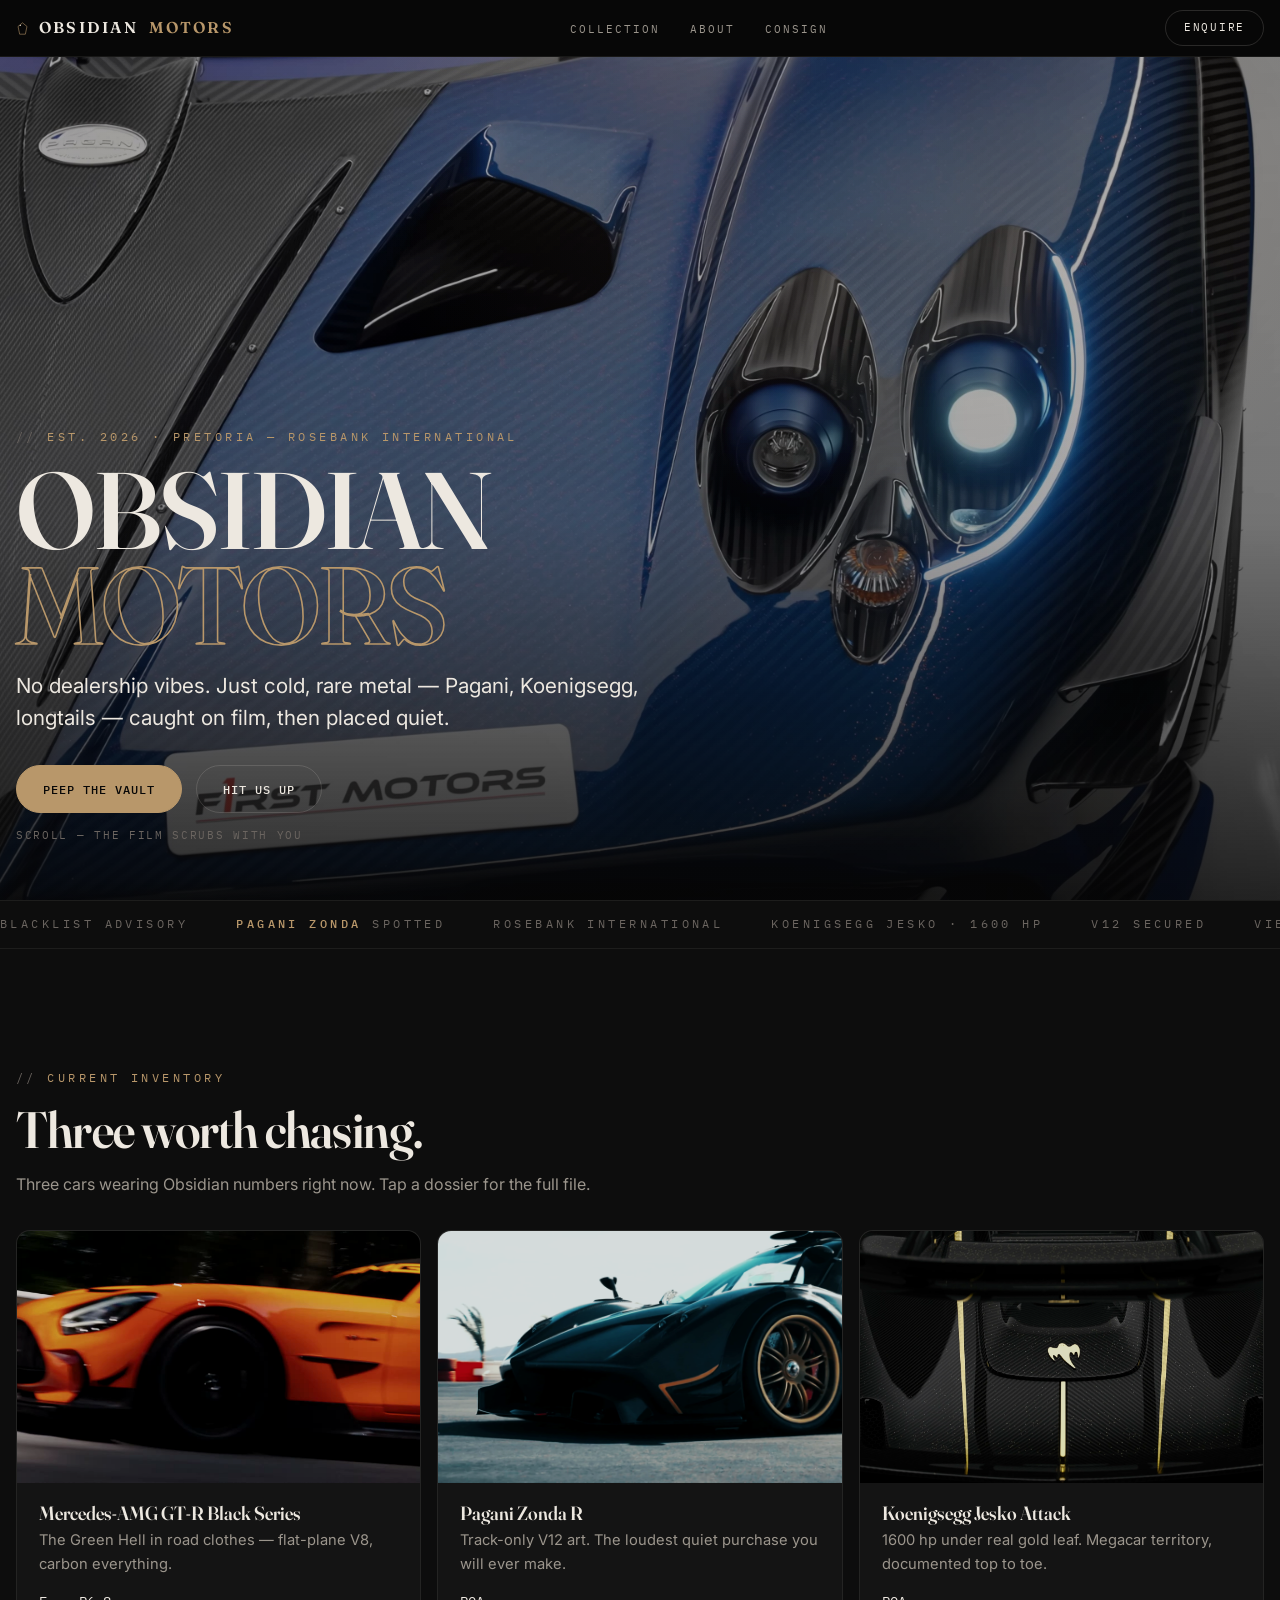
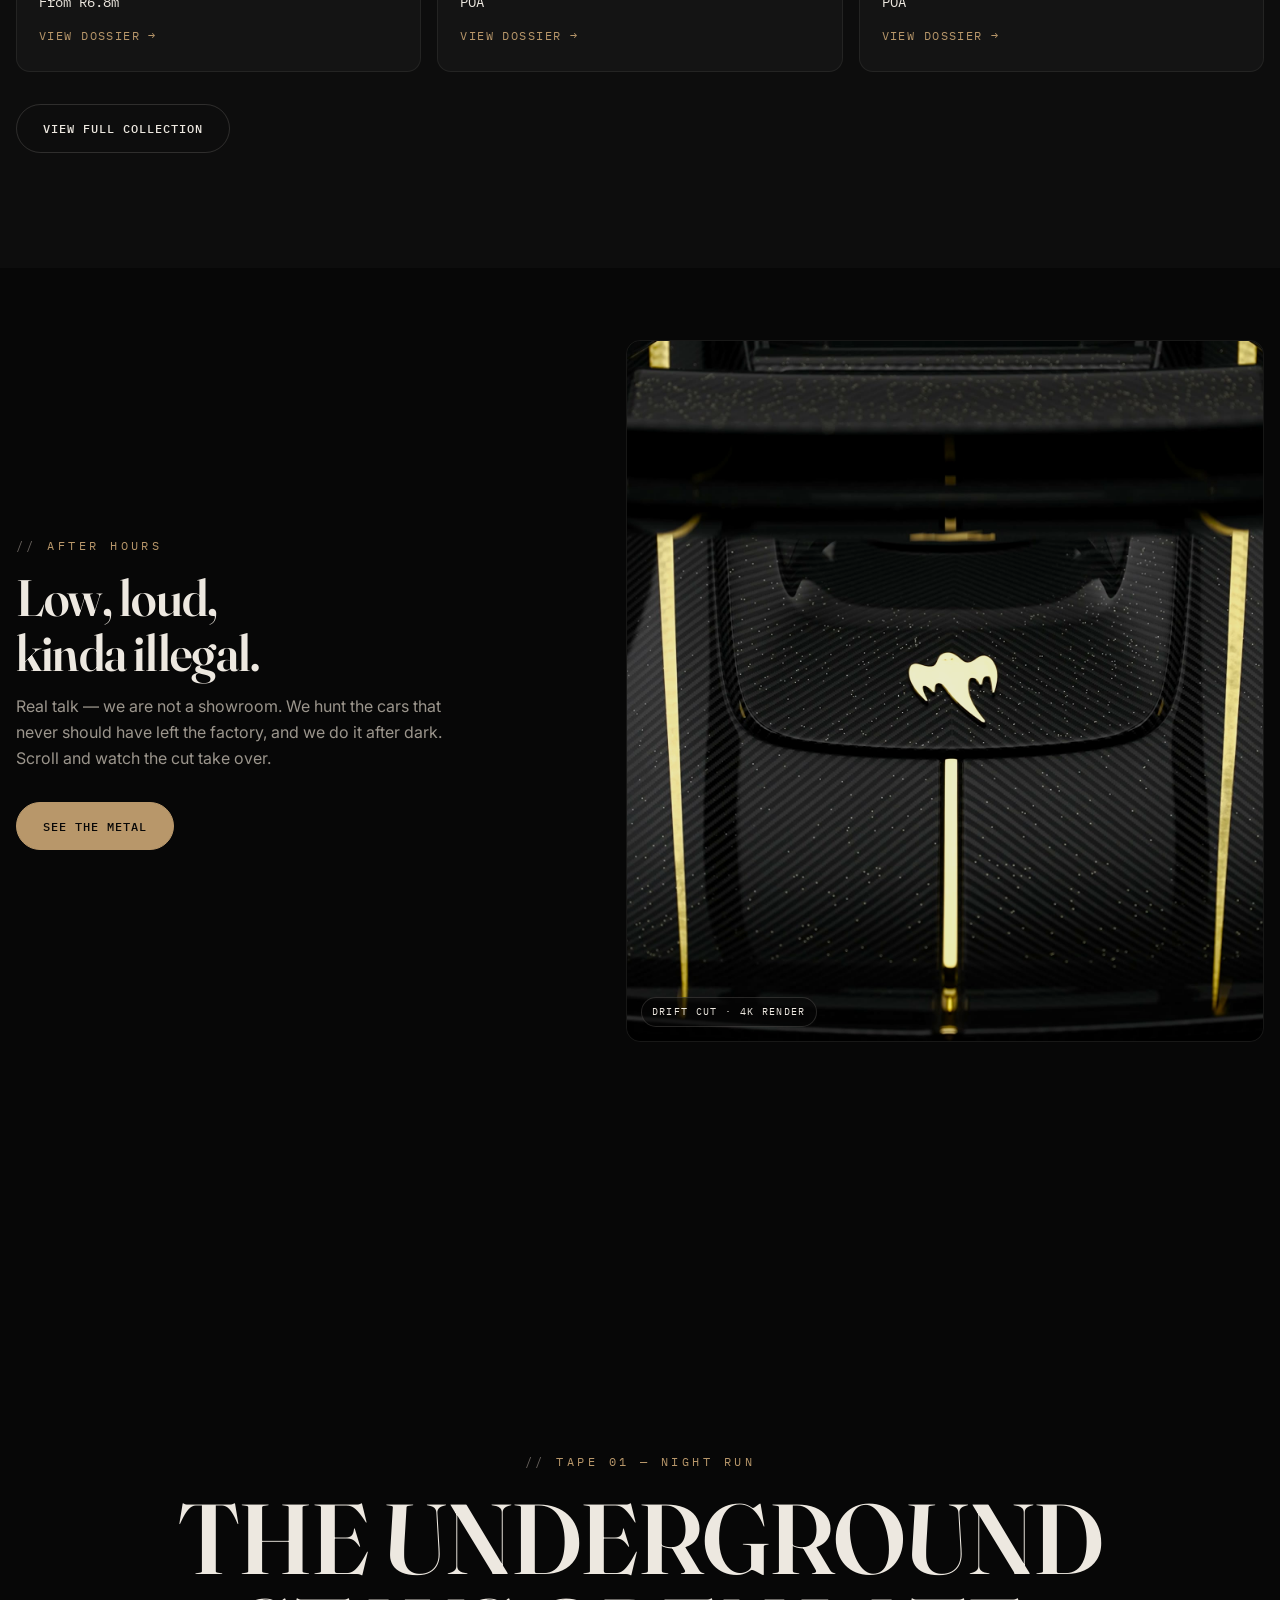
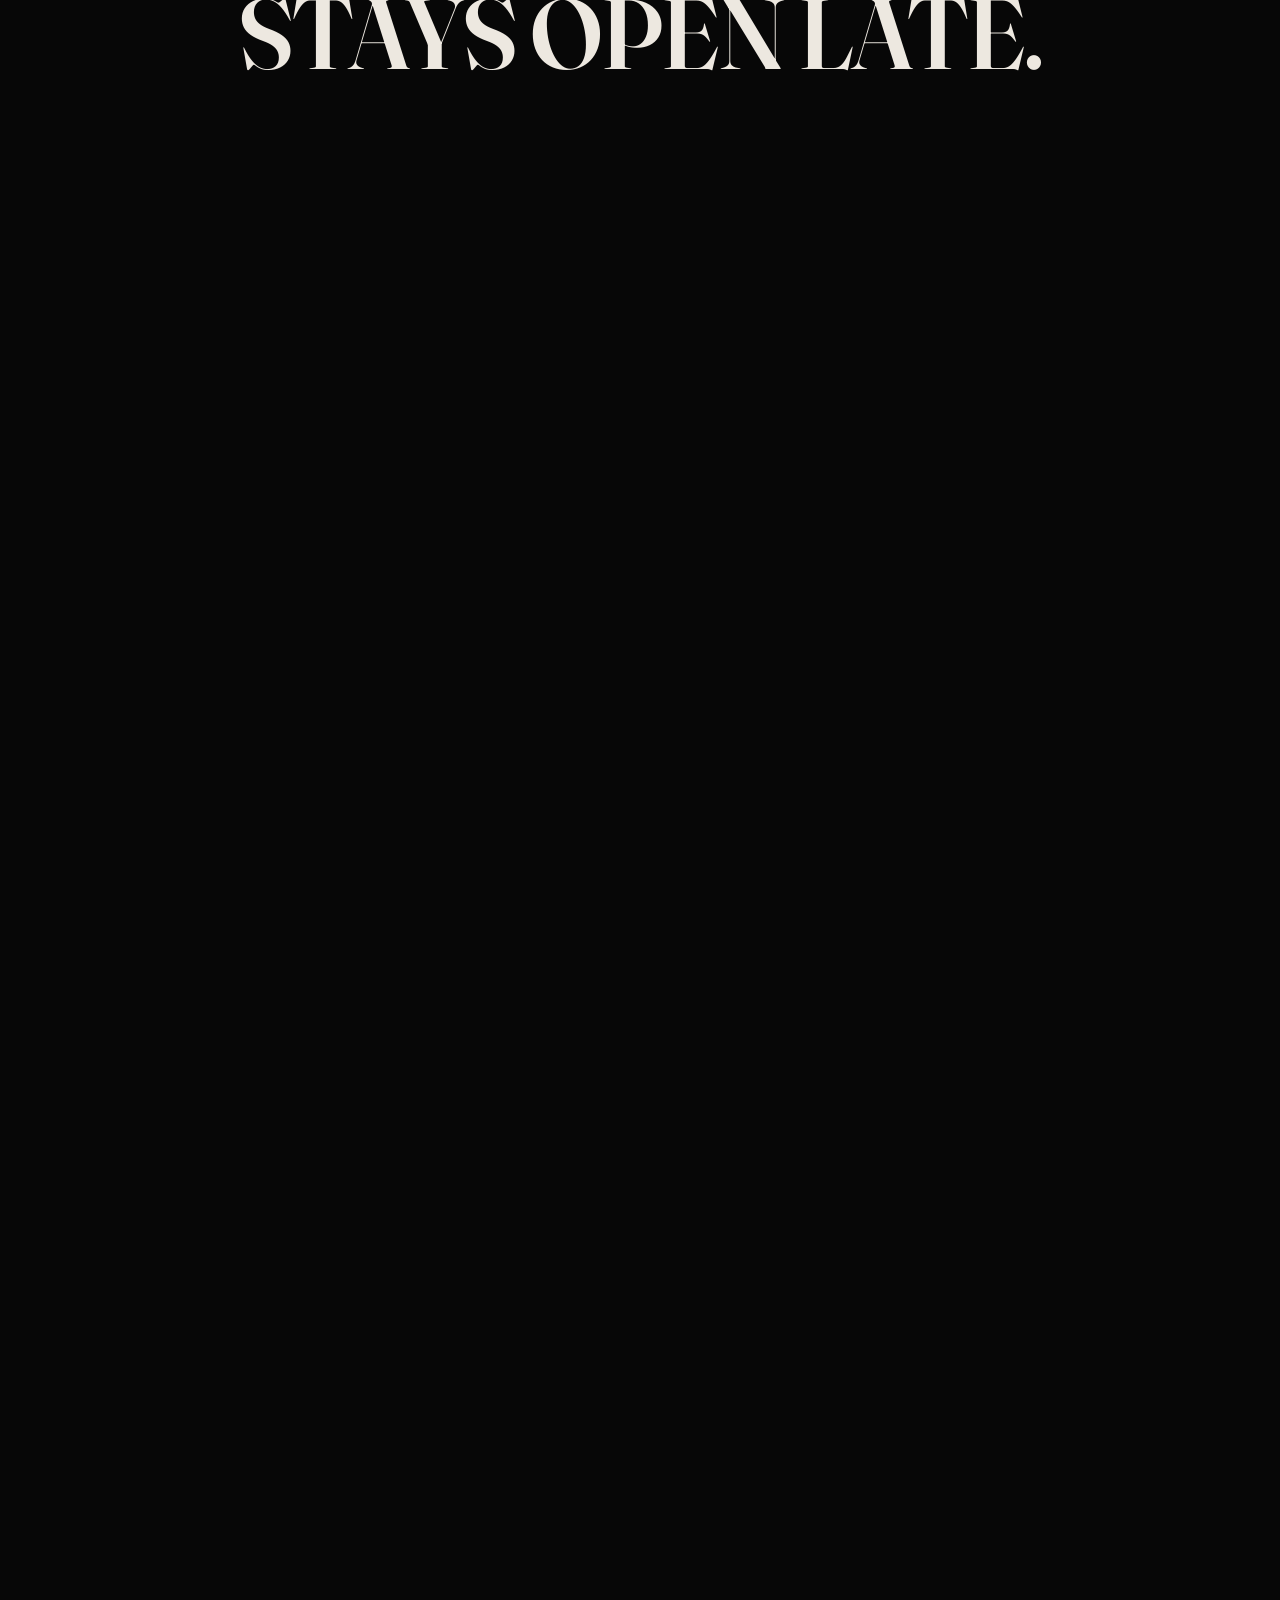
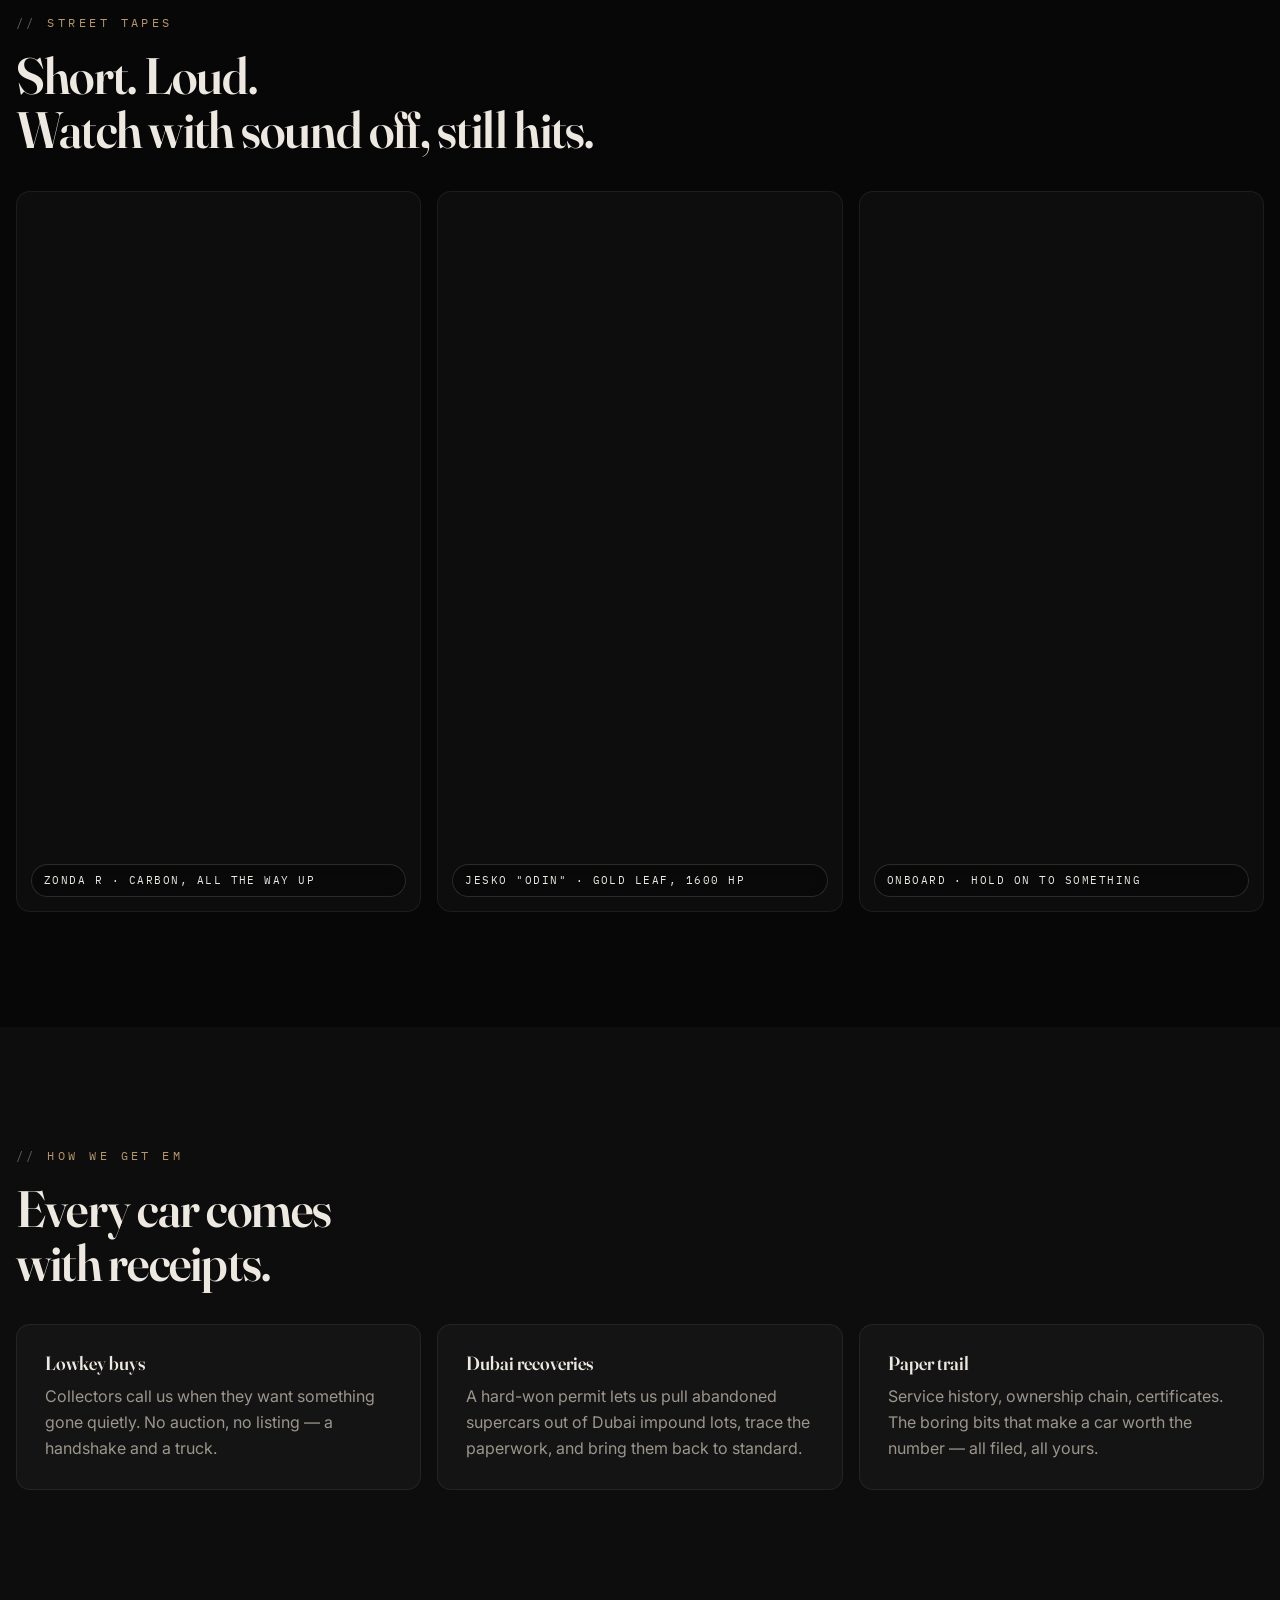
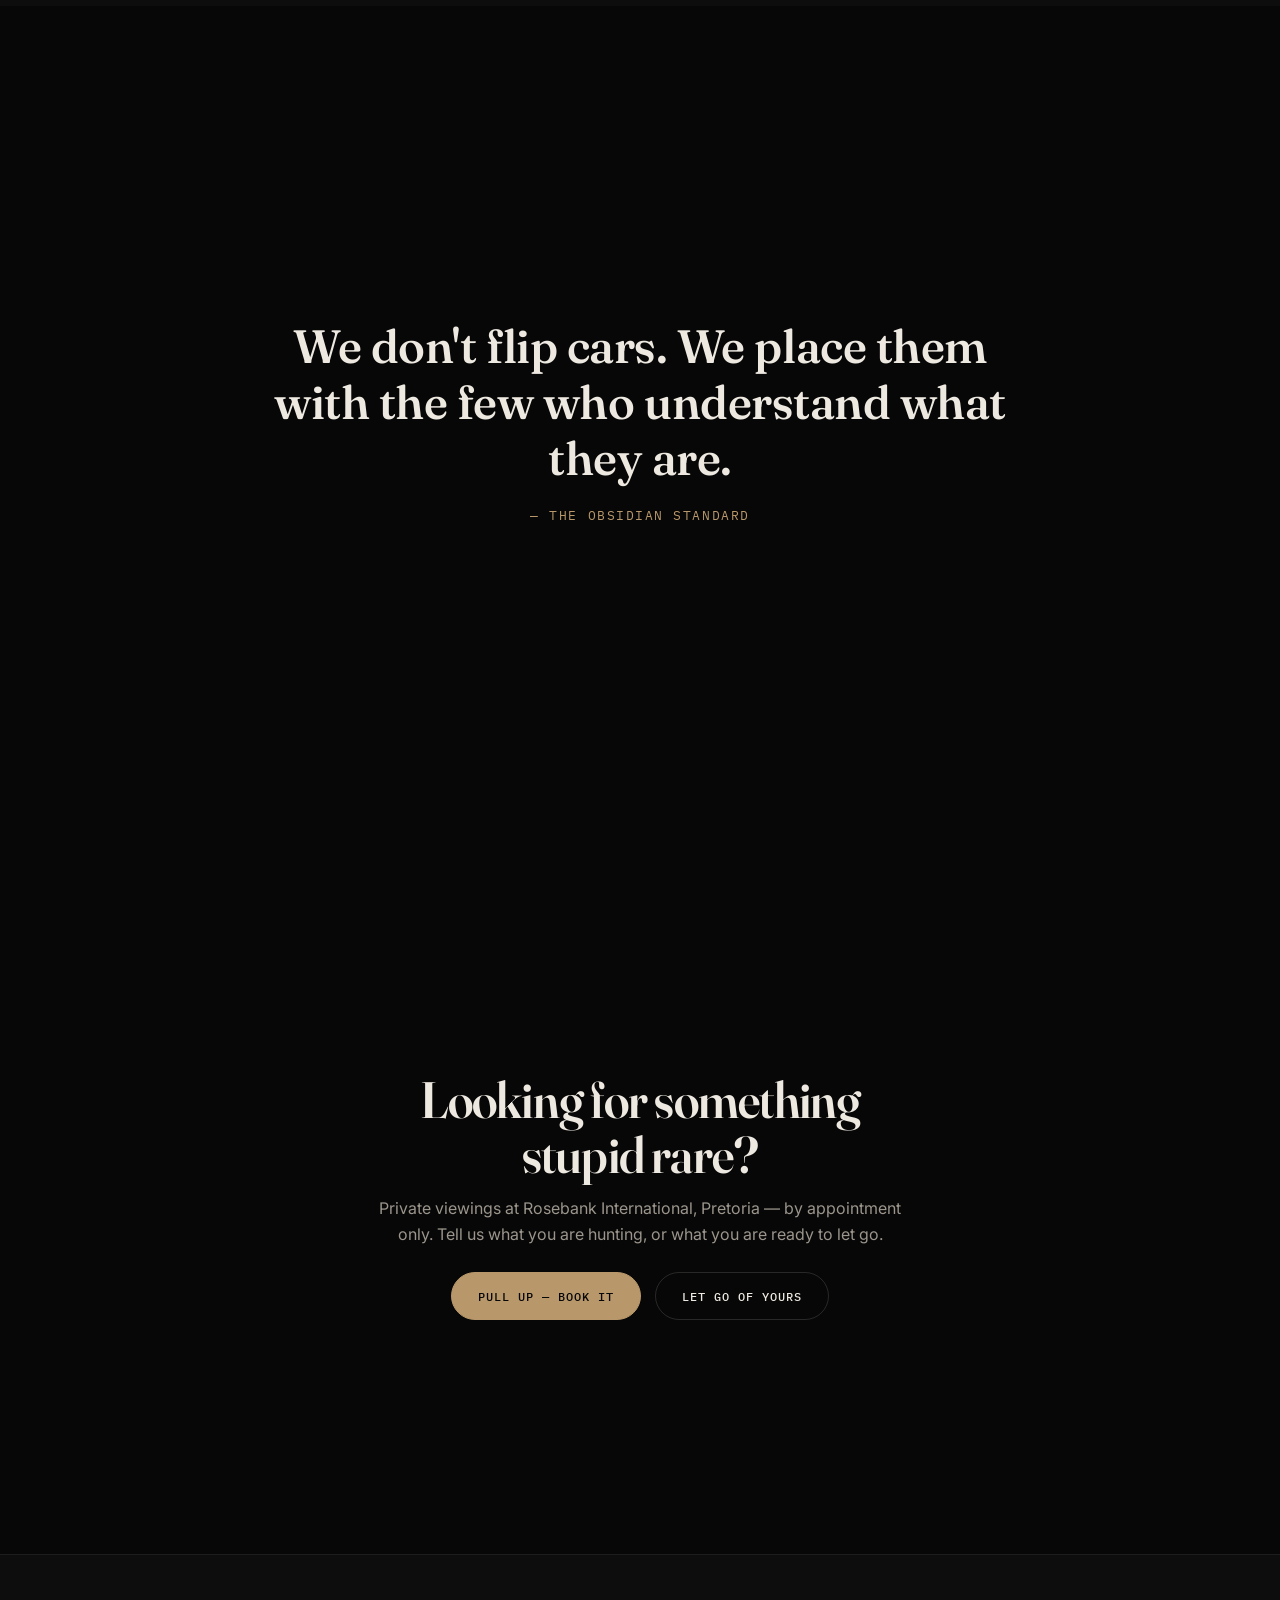
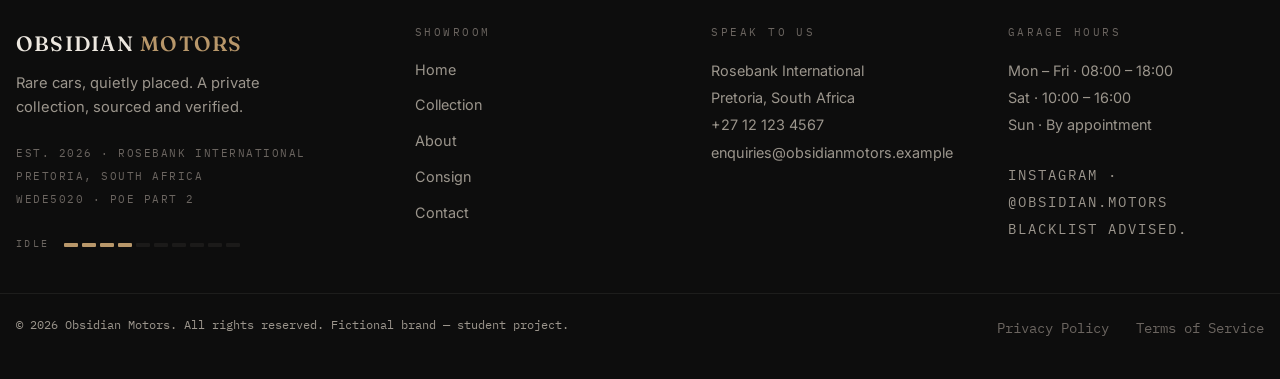
==== commit e2f46dea: "feat(cinema): full video vault + stills + ponytail trim (local high-fi) - hero/grow swapped to Blend" ====
--- a/index.html
+++ b/index.html
@@ -21,18 +21,14 @@
 </head>
 <body>
 <div id="page-fade" aria-hidden="true"></div>
-  <nav class="scroll-dots" aria-hidden="true"></nav>
-
-  <!-- intro: the mark wakes on black, hangs, fades to black, and
-       hands over to the hero. Once per tab; click skips it. -->
+
+  <!-- intro: crystal → wordmark → fade to black → hero. once per load, click skips -->
   <div id="intro" aria-hidden="true">
     <div class="intro-inner">
       <svg class="intro-crystal" viewBox="0 0 32 32" aria-hidden="true">
         <polygon points="16,2 27,11 23,30 9,30 5,11" fill="#0a0a0c" stroke="#b8976a" stroke-width="1.1"/>
         <polyline points="5,11 16,15 27,11" fill="none" stroke="#b8976a" stroke-width=".6" opacity=".6"/>
         <polyline points="16,15 16,30" fill="none" stroke="#b8976a" stroke-width=".6" opacity=".45"/>
-        <polyline points="16,15 23,30" fill="none" stroke="#b8976a" stroke-width=".6" opacity=".35"/>
-        <polyline points="16,15 9,30" fill="none" stroke="#b8976a" stroke-width=".6" opacity=".35"/>
         <circle cx="10.5" cy="8.5" r="1.4" fill="#ede8e0"/>
       </svg>
       <p class="intro-boot">Obsidian Motors · starting up</p>
@@ -66,59 +62,63 @@
 
   <main>
 
-    <!-- HERO — full screen hypercar vid, scroll drives it. pure cinema, no ai fluff -->
-    <section class="hero-vid" id="hero" style="position:relative; height:100vh; min-height:560px; overflow:hidden; background:#040404;">
-      <video id="hero-video" poster="assets/images/alpine-garage.jpg" autoplay muted loop playsinline preload="auto" style="position:absolute; inset:0; width:100%; height:100%; object-fit:cover; filter:saturate(.9) contrast(1.08) brightness(.88);">
-        <!-- 4k hypercar horizontal — yt azkdQYZCF2A + playlist HVf28fVK5Xk mirrored as mp4 fallback -->
-        <source src="https://videos.pexels.com/video-files/18069234/18069234-uhd_2560_1440_24fps.mp4" type="video/mp4" />
+    <!-- HERO — full-screen Pagani film, scroll scrubs the footage -->
+    <section class="hero-vid" id="hero">
+      <video id="hero-video" poster="assets/images/still-zonda-mileson.jpg" autoplay muted loop playsinline preload="auto">
+        <source src="assets/videos/hero.mp4" type="video/mp4" />
       </video>
-      <!-- fallback yt embed if mp4 blocked — hidden behind video, shows when vid fails -->
-      <iframe aria-hidden="true" src="https://www.youtube.com/embed/azkdQYZCF2A?autoplay=1&mute=1&loop=1&playlist=azkdQYZCF2A&controls=0&modestbranding=1&playsinline=1" style="position:absolute; inset:0; width:100%; height:100%; border:0; opacity:0; pointer-events:none;" tabindex="-1"></iframe>
-      <div style="position:absolute; inset:0; background:linear-gradient(to top, rgba(7,7,7,.72) 0%, rgba(7,7,7,.22) 42%, rgba(7,7,7,.08) 100%), radial-gradient(900px 600px at 70% 20%, rgba(184,151,106,.14), transparent 60%);"></div>
-      <div class="wrap" style="position:relative; z-index:2; height:100%; display:flex; flex-direction:column; justify-content:flex-end; padding-bottom:56px;">
-        <p class="eyebrow" style="color:var(--gold);">Est. 2026 · Pretoria — Rosebank International</p>
-        <h1 style="font-size:clamp(3rem, 2rem + 6vw, 7.2rem); line-height:.88; text-transform:uppercase; letter-spacing:-.03em; font-weight:550;">Obsidian<br><span class="outline" style="-webkit-text-stroke:1.6px var(--gold); color:transparent;">Motors</span></h1>
-        <p class="lead" style="margin-top:16px; max-width:48ch; color:var(--chrome);">No dealership vibes. Just cold, rare metal — Pagani, Koenigsegg, longtails — caught on film, then placed quiet.</p>
+      <div class="hero-scrim"></div>
+      <div class="wrap hero-copy">
+        <p class="eyebrow">Est. 2026 · Pretoria — Rosebank International</p>
+        <h1>Obsidian<br><span class="outline">Motors</span></h1>
+        <p class="lead">No dealership vibes. Just cold, rare metal — Pagani, Koenigsegg, longtails — caught on film, then placed quiet.</p>
         <div class="btn-row">
           <a href="collection.html" class="btn">Peep the vault</a>
           <a href="contact.html" class="btn-outline">Hit us up</a>
         </div>
-        <p style="margin-top:14px; font-family:var(--font-mono); font-size:.66rem; letter-spacing:.16em; text-transform:uppercase; color:var(--faint);">Scroll — the vid scrubs with ya</p>
-      </div>
-    </section>
-
-    <!-- no fake stats here, real cinema only — ponytail nuked the 200/6/100%/48h ai filler -->
-
+        <p class="hero-hint">Scroll — the film scrubs with you</p>
+      </div>
+    </section>
+
+    <!-- NFS-style mono ticker -->
+    <div class="ticker" aria-hidden="true">
+      <div class="ticker-track">
+        <span>Blacklist advisory</span><span><b>Pagani Zonda</b> spotted</span><span>Rosebank International</span><span>Koenigsegg Jesko · 1600 hp</span><span>V12 secured</span><span>Viewing by appointment</span><span>Black on black</span>
+        <span>Blacklist advisory</span><span><b>Pagani Zonda</b> spotted</span><span>Rosebank International</span><span>Koenigsegg Jesko · 1600 hp</span><span>V12 secured</span><span>Viewing by appointment</span><span>Black on black</span>
+      </div>
+    </div>
+
+    <!-- featured metal -->
     <section class="section" id="featured" style="background:var(--carbon);">
       <div class="wrap">
         <span class="eyebrow">Current inventory</span>
         <h2>Three worth chasing.</h2>
-        <p style="margin:14px 0 32px; max-width:60ch;">Three cars from the current collection, each sitting in our Rosebank International vault. Tap a dossier to see the full photography.</p>
+        <p style="margin:14px 0 32px; max-width:60ch;">Three cars wearing Obsidian numbers right now. Tap a dossier for the full file.</p>
         <div class="grid-3">
           <a class="card reveal" href="collection.html">
-            <img class="ph" src="assets/images/amg-gt3.jpg" alt="Yellow Mercedes-AMG GT3 race car in the vault" loading="lazy" />
+            <img class="ph" src="assets/images/still-amg.jpg" alt="Mercedes-AMG GT-R Black Series on a night circuit" loading="lazy" />
             <div class="card-body">
-              <h3>Mercedes-AMG GT3</h3>
-              <p>Built for the grid, tamed just enough for the road. Race aero, a hand-built V8.</p>
-              <span class="card-price">From R4.2m</span>
+              <h3>Mercedes-AMG GT-R Black Series</h3>
+              <p>The Green Hell in road clothes — flat-plane V8, carbon everything.</p>
+              <span class="card-price">From R6.8m</span>
               <span class="card-cue">View dossier →</span>
             </div>
           </a>
           <a class="card reveal" href="collection.html">
-            <img class="ph" src="assets/images/gt2rs.jpg" alt="McLaren F1 GTR Longtail in the vault" loading="lazy" />
+            <img class="ph" src="assets/images/still-zonda-r.jpg" alt="Pagani Zonda R on circuit" loading="lazy" />
             <div class="card-body">
-              <h3>McLaren F1 GTR Longtail</h3>
-              <p>The long-tail unicorn — 1997, Woking, 6.1L BMW V12, RWD.</p>
-              <span class="card-price">From R18.5m</span>
+              <h3>Pagani Zonda R</h3>
+              <p>Track-only V12 art. The loudest quiet purchase you will ever make.</p>
+              <span class="card-price">POA</span>
               <span class="card-cue">View dossier →</span>
             </div>
           </a>
           <a class="card reveal" href="collection.html">
-            <img class="ph" src="assets/images/zonda-f.jpg" alt="Lamborghini Fenomeno in the vault" loading="lazy" />
+            <img class="ph" src="assets/images/still-jesko.jpg" alt="Koenigsegg Jesko Attack finished in gold leaf" loading="lazy" />
             <div class="card-body">
-              <h3>Lamborghini Fenomeno</h3>
-              <p>The next big thing, already rare — 2025, Sant'Agata, 6.5L V12 hybrid, AWD.</p>
-              <span class="card-price">From R12.9m</span>
+              <h3>Koenigsegg Jesko Attack</h3>
+              <p>1600 hp under real gold leaf. Megacar territory, documented top to toe.</p>
+              <span class="card-price">POA</span>
               <span class="card-cue">View dossier →</span>
             </div>
           </a>
@@ -129,45 +129,82 @@
       </div>
     </section>
 
-    <!-- GROW VID — text left, vertical hypercar edit right, then vid blows up to bg -->
+    <!-- text left, vertical cut right — scroll past and the cut eats the screen -->
     <section class="section" id="grow-sec" style="position:relative; overflow:hidden; padding:0; background:var(--void);">
-      <div class="wrap" style="display:grid; grid-template-columns:.95fr 1.05fr; gap:32px; align-items:center; min-height:86vh; padding:72px var(--gap);">
+      <div class="wrap grow-grid">
         <div class="reveal">
-          <p class="eyebrow">NFS Underground energy</p>
+          <p class="eyebrow">After hours</p>
           <h2>Low, loud,<br>kinda illegal.</h2>
-          <p style="margin-top:14px; max-width:44ch;">Real talk — we ain't a showroom. We hunt Pagani, Koenigsegg, busted prototypes that should've never left the factory. Scroll and watch the cut grow.</p>
-          <p style="margin-top:12px; font-family:var(--font-mono); font-size:.72rem; color:var(--faint);">Vertical edit — TikTok/Insta clean, 9:16, no watermark</p>
+          <p style="margin-top:14px; max-width:44ch;">Real talk — we are not a showroom. We hunt the cars that never should have left the factory, and we do it after dark. Scroll and watch the cut take over.</p>
           <div class="btn-row"><a href="collection.html" class="btn">See the metal</a></div>
         </div>
-        <div style="position:relative; height:78vh; min-height:480px; overflow:hidden; border-radius:var(--radius); border:1px solid var(--line); transform-origin:center;">
-          <video id="grow-vid" poster="assets/images/zonda-f.jpg" autoplay muted loop playsinline preload="auto" style="width:100%; height:100%; object-fit:cover; display:block; filter:saturate(.95) contrast(1.08) brightness(.92); transition:transform .6s var(--ease), border-radius .6s var(--ease);">
-            <!-- vertical 9:16 hypercar edit — Wc2UN3yL2CU / FOD2I-YuQ0c style, 1080x1920 -->
-            <source src="https://videos.pexels.com/video-files/18069305/18069305-uhd_1440_1440_24fps.mp4" type="video/mp4" />
+        <div class="grow-vid-wrap">
+          <video id="grow-vid" poster="assets/images/still-jesko.jpg" autoplay muted loop playsinline preload="auto">
+            <source src="assets/videos/grow.mp4" type="video/mp4" />
           </video>
-          <div style="position:absolute; inset:0; background:linear-gradient(to top, rgba(7,7,7,.55), transparent 58%); pointer-events:none;"></div>
-          <p style="position:absolute; bottom:14px; left:14px; font-family:var(--font-mono); font-size:.6rem; letter-spacing:.14em; text-transform:uppercase; color:var(--chrome); background:rgba(7,7,7,.6); padding:6px 10px; border-radius:999px; border:1px solid var(--line-2);">Koenigsegg Jesko · 1600hp · no cap</p>
-        </div>
-      </div>
-    </section>
-
-    <div class="bay-rule reveal" aria-hidden="true"><b>Garage bay</b>&nbsp;04</div>
-
-    <section class="section" id="sourcing">
+          <p class="grow-tag">Drift cut · 4K render</p>
+        </div>
+      </div>
+    </section>
+
+    <!-- full-bleed sticky film break — the night drive -->
+    <section class="vidbreak" id="break">
+      <div class="vidbreak-sticky">
+        <video autoplay muted loop playsinline preload="auto" data-break-vid>
+          <source src="assets/videos/break.mp4" type="video/mp4" />
+        </video>
+        <div class="vidbreak-inner">
+          <p class="eyebrow">Tape 01 — night run</p>
+          <h2>The underground<br>stays open late.</h2>
+        </div>
+      </div>
+    </section>
+
+    <!-- vertical tapes -->
+    <section class="section" id="tapes">
+      <div class="wrap">
+        <span class="eyebrow">Street tapes</span>
+        <h2>Short. Loud.<br>Watch with sound off, still hits.</h2>
+        <div class="tapes" style="margin-top:34px;">
+          <figure class="tape reveal">
+            <video autoplay muted loop playsinline preload="metadata">
+              <source src="assets/videos/tape-1.mp4" type="video/mp4" />
+            </video>
+            <figcaption>Zonda R · carbon, all the way up</figcaption>
+          </figure>
+          <figure class="tape reveal">
+            <video autoplay muted loop playsinline preload="metadata">
+              <source src="assets/videos/tape-2.mp4" type="video/mp4" />
+            </video>
+            <figcaption>Jesko "Odin" · gold leaf, 1600 hp</figcaption>
+          </figure>
+          <figure class="tape reveal">
+            <video autoplay muted loop playsinline preload="metadata">
+              <source src="assets/videos/tape-3.mp4" type="video/mp4" />
+            </video>
+            <figcaption>Onboard · hold on to something</figcaption>
+          </figure>
+        </div>
+      </div>
+    </section>
+
+    <!-- sourcing -->
+    <section class="section" id="sourcing" style="background:var(--carbon);">
       <div class="wrap">
         <span class="eyebrow">How we get em</span>
-        <h2>Every whip got<br>receipts, fr.</h2>
+        <h2>Every car comes<br>with receipts.</h2>
         <div class="grid-3" style="margin-top:34px;">
           <div class="panel reveal">
             <h3>Lowkey buys</h3>
-            <p style="margin-top:10px;">Collectors hit us on the low — no auction, no posting, just a quiet handshake and we handle the rest. Ssshh.</p>
+            <p style="margin-top:10px;">Collectors call us when they want something gone quietly. No auction, no listing — a handshake and a truck.</p>
           </div>
           <div class="panel reveal">
-            <h3>Dubai junkyard saves</h3>
-            <p style="margin-top:10px;">We got that rare permit to pull supers outta Dubai impound dust. Trace the OG owner if we can, then bring it back mean and clean.</p>
+            <h3>Dubai recoveries</h3>
+            <p style="margin-top:10px;">A hard-won permit lets us pull abandoned supercars out of Dubai impound lots, trace the paperwork, and bring them back to standard.</p>
           </div>
           <div class="panel reveal">
-            <h3>Papers on papers</h3>
-            <p style="margin-top:10px;">Service history, chain of owners, certs — all that boring stuff that makes the car actually worth a bag. No cap, no gaps.</p>
+            <h3>Paper trail</h3>
+            <p style="margin-top:10px;">Service history, ownership chain, certificates. The boring bits that make a car worth the number — all filed, all yours.</p>
           </div>
         </div>
       </div>
@@ -176,18 +213,20 @@
     <section class="section centered" id="editorial">
       <div class="wrap" style="display:flex; justify-content:center;">
         <div>
-          <blockquote>We don't flip cars. We place em with the few who get it — if ya know, ya know.</blockquote>
-          <cite>— The Obsidian Standard · Underground, not showroom</cite>
-        </div>
-      </div>
-    </section>
-
-    <div class="bay-rule reveal" aria-hidden="true"><b>Garage bay</b>&nbsp;05</div>
-
-    <section class="section centered" id="cta" style="background:var(--carbon);">
-      <div class="wrap">
-        <h2>Lookin for<br>somethin stupid rare?</h2>
-        <p style="margin:14px auto 0; max-width:56ch;">We do private viewings — pull up to Rosebank International, Pretoria, by appointment only. Tell us what ya hunting or what ya tryna let go.</p>
+          <blockquote>We don't flip cars. We place them with the few who understand what they are.</blockquote>
+          <cite>— The Obsidian Standard</cite>
+        </div>
+      </div>
+    </section>
+
+    <!-- closing film — the ultrawide CTA -->
+    <section class="section centered" id="cta" style="position:relative; overflow:hidden;">
+      <video autoplay muted loop playsinline preload="auto" style="position:absolute; inset:0; width:100%; height:100%; object-fit:cover; filter:saturate(.8) brightness(.32);">
+        <source src="assets/videos/cta-bg.mp4" type="video/mp4" />
+      </video>
+      <div class="wrap" style="position:relative; z-index:2;">
+        <h2>Looking for something<br>stupid rare?</h2>
+        <p style="margin:14px auto 0; max-width:56ch;">Private viewings at Rosebank International, Pretoria — by appointment only. Tell us what you are hunting, or what you are ready to let go.</p>
         <div class="btn-row" style="justify-content:center; margin-top:24px;">
           <a href="contact.html" class="btn">Pull up — book it</a>
           <a href="consign.html" class="btn-outline">Let go of yours</a>
@@ -203,6 +242,12 @@
         <div class="footer-logo">Obsidian <span>Motors</span></div>
         <p class="footer-tagline">Rare cars, quietly placed. A private collection, sourced and verified.</p>
         <p class="footer-meta">Est. 2026 · Rosebank International<br>Pretoria, South Africa<br>WEDE5020 · POE Part 2</p>
+        <div class="rpm" aria-hidden="true">
+          <span class="rpm-label">Idle</span>
+          <span class="rpm-bar">
+            <i class="on"></i><i class="on"></i><i class="on"></i><i class="on"></i><i></i><i></i><i></i><i></i><i></i><i></i>
+          </span>
+        </div>
       </div>
       <div>
         <h4>Showroom</h4>
--- a/css/layout.css
+++ b/css/layout.css
@@ -95,9 +95,36 @@
 /* while the intro plays the page is locked so no one scrolls through it */
 .intro-lock { overflow: hidden; }
 
-/* hero vid — full screen, scroll scrubs it. ponytail: one vid, css does stretch */
-.hero-vid { position: relative; }
-#hero-video { will-change: transform, filter; }
+/* hero vid — full screen, scroll scrubs it */
+.hero-vid { position: relative; height: 100vh; min-height: 560px; overflow: hidden; background: #040404; }
+.hero-vid video { position: absolute; inset: 0; width: 100%; height: 100%; object-fit: cover;
+  filter: saturate(.9) contrast(1.08) brightness(.88); will-change: transform, filter; }
+.hero-scrim { position: absolute; inset: 0;
+  background: linear-gradient(to top, rgba(7,7,7,.78) 0%, rgba(7,7,7,.2) 42%, rgba(7,7,7,.08) 100%),
+    radial-gradient(900px 600px at 70% 20%, rgba(184,151,106,.14), transparent 60%); }
+.hero-copy { position: relative; z-index: 2; height: 100%; display: flex; flex-direction: column;
+  justify-content: flex-end; padding-bottom: 56px; }
+.hero-copy h1 { font-size: clamp(3rem, 2rem + 6vw, 7.2rem); line-height: .88; text-transform: uppercase;
+  letter-spacing: -.03em; font-weight: 550; }
+.hero-copy h1 .outline { -webkit-text-stroke: 1.6px var(--gold); color: transparent; }
+.hero-copy .lead { margin-top: 16px; max-width: 48ch; color: var(--chrome); }
+.hero-hint { margin-top: 14px; font-family: var(--font-mono); font-size: .66rem; letter-spacing: .16em;
+  text-transform: uppercase; color: var(--faint); }
+
+/* grow section — text left, vertical cut right; the cut eats the screen on scroll */
+.grow-grid { display: grid; grid-template-columns: .95fr 1.05fr; gap: 32px; align-items: center;
+  min-height: 86vh; padding: 72px var(--gap); }
+.grow-vid-wrap { position: relative; height: 78vh; min-height: 480px; overflow: hidden;
+  border-radius: var(--radius); border: 1px solid var(--line); transform-origin: center; }
+.grow-vid-wrap video { width: 100%; height: 100%; object-fit: cover; display: block;
+  filter: saturate(.95) contrast(1.08) brightness(.92); }
+.grow-tag { position: absolute; bottom: 14px; left: 14px; font-family: var(--font-mono); font-size: .6rem;
+  letter-spacing: .14em; text-transform: uppercase; color: var(--chrome); background: rgba(7,7,7,.6);
+  padding: 6px 10px; border-radius: 999px; border: 1px solid var(--line-2); }
+@media (max-width: 860px) {
+  .grow-grid { grid-template-columns: 1fr; }
+  .grow-vid-wrap { height: 60vh; min-height: 380px; }
+}
 
 /* ---------- footer ---------- */
 .footer { background: var(--carbon); border-top: 1px solid var(--line); margin-top: 0; }
@@ -138,7 +165,7 @@
   }
   .nav-links.is-open a { padding: 13px 0; border-bottom: 1px solid var(--line); font-size: .85rem; }
   .nav-toggle { display: block; }
-  .grid-2, .grid-3, .grid-4, .contact-grid, .figs { grid-template-columns: 1fr; gap: 28px; }
+  .grid-2, .grid-3, .grid-4, .contact-grid { grid-template-columns: 1fr; gap: 28px; }
   .channel { grid-template-columns: 1fr; gap: 16px; }
   .channel--reverse .channel-img { order: 0; }
   .footer-grid { grid-template-columns: 1fr 1fr; gap: 32px; }
--- a/css/components.css
+++ b/css/components.css
@@ -1,7 +1,7 @@
 /* ============================================================
    OBSIDIAN MOTORS — components.css
-   The pieces that live inside the layout: buttons, cards,
-   panels, forms, the showcase showroom HUD, the reveal system.
+   Buttons, cards, panels, forms, the cinema kit (ticker,
+   video breaks, tapes), and the reveal system.
    ============================================================ */
 
 /* ---------- buttons ---------- */
@@ -69,11 +69,6 @@
   transition: border-color .3s, transform .3s var(--ease); }
 .panel:hover { border-color: var(--line-2); transform: translateY(-4px); }
 
-.figs { display: grid; grid-template-columns: repeat(4, 1fr); gap: var(--gap); }
-.fig { border-top: 1px solid var(--line-2); padding-top: 18px; }
-.fig b { display: block; font-family: var(--font-mono); font-variant-numeric: tabular-nums;
-  font-size: clamp(1.6rem, 1rem + 2vw, 2.4rem); font-weight: 600; color: var(--chrome); }
-.fig span { font-family: var(--font-mono); font-size: .74rem; letter-spacing: .08em; color: var(--faint); text-transform: uppercase; }
 
 /* ---------- editorial / quotes ---------- */
 blockquote { font-family: var(--font-display); font-weight: 550; font-size: clamp(1.6rem, 1rem + 2.4vw, 3rem);
@@ -145,64 +140,50 @@
 .legal a { color: var(--gold); }
 .legal-updated { font-family: var(--font-mono); font-size: .78rem; color: var(--faint); margin-bottom: 10px; }
 
-/* ---------- showroom (showcase page) — Lusion-spatial 1:1, obsidian not glass ---------- */
-.stage { position: relative; height: 100vh; width: 100%; overflow: hidden; background: var(--void); }
-#showcase-canvas { position: absolute; inset: 0; width: 100%; height: 100%; z-index: 0; }
-.chip { background: rgba(12, 12, 14, .78); border: 1px solid rgba(237,232,224,.11); border-radius: 14px;
-  backdrop-filter: blur(12px) saturate(.9); -webkit-backdrop-filter: blur(12px) saturate(.9);
-  box-shadow: 0 12px 40px rgba(0,0,0,.45), 0 1px 0 rgba(237,232,224,.04) inset; }
+/* ---------- NFS-flavoured marquee ticker ---------- */
+/* a mono loop strip, sits between the hero and the cards */
+.ticker { overflow: hidden; border-top: 1px solid var(--line); border-bottom: 1px solid var(--line);
+  background: var(--carbon); padding: 14px 0; }
+.ticker-track { display: flex; gap: 48px; width: max-content; animation: ticker-run 28s linear infinite; }
+.ticker span { font-family: var(--font-mono); font-size: .72rem; letter-spacing: .3em; text-transform: uppercase;
+  color: var(--faint); white-space: nowrap; }
+.ticker b { color: var(--gold); font-weight: 500; }
+@keyframes ticker-run { to { transform: translateX(-50%); } }
 
-/* identity chip — top left */
-.sc-identity { position: absolute; top: 96px; left: clamp(16px, 4vw, 48px); max-width: 42ch; padding: 20px 22px; z-index: 5; }
-.sc-eyebrow { font-family: var(--font-mono); font-size: .68rem; letter-spacing: .28em; text-transform: uppercase; color: var(--gold); }
-.sc-index { margin-top: 8px; font-family: var(--font-mono); font-size: .72rem; letter-spacing: .16em; color: var(--faint); }
-.sc-index b { color: var(--chrome); font-weight: 500; }
-.sc-name { font-size: clamp(1.8rem, 1.2rem + 2vw, 2.8rem); margin-top: 6px; }
-.sc-tagline { font-size: 1.05rem; color: var(--steel); margin-top: 6px; }
-.sc-specline { font-family: var(--font-mono); font-size: .7rem; letter-spacing: .1em; text-transform: uppercase; color: var(--faint); margin-top: 14px; }
+/* ---------- full-bleed video break ---------- */
+/* sticky bg: the vid pins itself while the type scrolls over it */
+.vidbreak { position: relative; height: 220vh; }
+.vidbreak-sticky { position: sticky; top: 0; height: 100vh; overflow: hidden; display: grid; place-items: center; }
+.vidbreak video { position: absolute; inset: 0; width: 100%; height: 100%; object-fit: cover;
+  filter: saturate(.85) contrast(1.08) brightness(.5); will-change: transform; }
+.vidbreak-inner { position: relative; z-index: 2; text-align: center; padding: 0 var(--gap); }
+.vidbreak h2 { font-size: clamp(2.6rem, 1.4rem + 6vw, 6.4rem); text-transform: uppercase; letter-spacing: -.02em; line-height: .95; }
+.vidbreak .eyebrow { margin-bottom: 20px; }
 
-/* interaction hint — top right */
-.sc-hint { position: absolute; top: 100px; right: clamp(16px, 4vw, 48px); font-family: var(--font-mono); font-size: .64rem;
-  letter-spacing: .14em; text-transform: uppercase; color: var(--faint); padding: 9px 13px; z-index: 5; }
+/* ---------- vertical tape trio ---------- */
+/* three 9:16 cuts in a row — hover lifts and unmutes the grade */
+.tapes { display: grid; grid-template-columns: repeat(3, 1fr); gap: var(--gap); }
+.tape { position: relative; aspect-ratio: 9 / 16; overflow: hidden; border-radius: var(--radius);
+  border: 1px solid var(--line); background: var(--carbon); }
+.tape video { position: absolute; inset: 0; width: 100%; height: 100%; object-fit: cover;
+  filter: saturate(.7) brightness(.7); transform: scale(1.02); transition: filter .5s var(--ease), transform .8s var(--ease); }
+.tape:hover video { filter: saturate(1) brightness(.95); transform: scale(1.07); }
+.tape figcaption { position: absolute; left: 14px; bottom: 14px; right: 14px; z-index: 2;
+  font-family: var(--font-mono); font-size: .66rem; letter-spacing: .14em; text-transform: uppercase; color: var(--chrome);
+  background: rgba(7,7,7,.6); border: 1px solid var(--line-2); border-radius: 999px; padding: 7px 12px;
+  backdrop-filter: blur(6px); }
 
-/* the Blacklist car strip — right side */
-.sc-switch { position: absolute; top: 50%; right: clamp(12px, 2vw, 24px); transform: translateY(-50%);
-  display: flex; flex-direction: column; gap: 10px; z-index: 5; }
-.sc-switch-btn { display: flex; align-items: center; gap: 12px; padding: 12px 15px; border-radius: 10px;
-  color: var(--steel); font-size: .85rem; min-width: 200px; border: 1px solid transparent;
-  transition: color .25s, border-color .25s, background .25s; }
-.sc-switch-btn:hover { color: var(--chrome); }
-.sc-switch-btn.is-active { color: var(--chrome); border-color: var(--gold); background: rgba(184,151,106,.05); }
-.sc-switch-num { font-family: var(--font-mono); font-size: .68rem; color: var(--gold); }
+/* ---------- footer rpm strip ---------- */
+/* an rpm bar that idles in the footer — pure decoration */
+.rpm { display: flex; align-items: center; gap: 14px; margin-top: 26px; }
+.rpm-label { font-family: var(--font-mono); font-size: .62rem; letter-spacing: .24em; text-transform: uppercase; color: var(--faint); }
+.rpm-bar { display: flex; gap: 4px; }
+.rpm-bar i { width: 14px; height: 4px; background: var(--raise); border-radius: 1px; }
+.rpm-bar i.on { background: var(--gold); animation: rpm-pulse 1.4s var(--ease) infinite alternate; }
+@keyframes rpm-pulse { to { opacity: .55; } }
 
-/* dock — bottom centre */
-.sc-dock { position: absolute; left: 50%; bottom: clamp(16px, 3vw, 34px); transform: translateX(-50%);
-  display: flex; align-items: center; gap: clamp(14px, 2vw, 28px); padding: 15px 20px; z-index: 5; }
-.sc-start { width: 76px; height: 76px; border-radius: 50%; border: 1px solid var(--gold);
-  display: flex; flex-direction: column; align-items: center; justify-content: center; gap: 2px; background: rgba(184,151,106,.04);
-  transition: background .25s; }
-.sc-start:hover { background: rgba(184,151,106,.1); }
-.sc-start small { font-family: var(--font-mono); font-size: .46rem; letter-spacing: .2em; text-transform: uppercase; color: var(--faint); }
-.sc-start strong { font-family: var(--font-mono); font-size: .72rem; letter-spacing: .12em; text-transform: uppercase; color: var(--gold); }
-.sc-views { display: flex; gap: 6px; }
-.sc-view { padding: 10px 15px; border-radius: 8px; border: 1px solid transparent; font-family: var(--font-mono);
-  font-size: .6rem; letter-spacing: .16em; text-transform: uppercase; color: var(--steel); transition: color .25s, border-color .25s; }
-.sc-view.is-active { border-color: var(--line-2); color: var(--chrome); background: rgba(255,255,255,.04); }
-
-body.showcase { overflow: hidden; }
-
-/* when 3D can't run: a real photograph, never a grey box */
-.poster-fallback { position: absolute; inset: 0; display: grid; place-items: center; text-align: center; }
-.poster-fallback img { position: absolute; inset: 0; width: 100%; height: 100%; object-fit: cover;
-  filter: saturate(.75) brightness(.5); }
-.poster-fallback .poster-caption { position: relative; z-index: 2; font-family: var(--font-mono);
-  font-size: .74rem; letter-spacing: .14em; text-transform: uppercase; color: var(--chrome);
-  background: rgba(7,7,7,.72); padding: 10px 16px; border: 1px solid var(--line-2); border-radius: 8px; }
-
-/* ---------- showroom responsive ---------- */
 @media (max-width: 860px) {
-  .sc-switch { top: auto; bottom: 150px; right: 50%; transform: translateX(50%); flex-direction: row; }
-  .sc-switch-btn { min-width: 0; }
-  .sc-hint { display: none; }
-  .sc-dock { flex-wrap: wrap; justify-content: center; max-width: 92vw; }
+  .tapes { grid-template-columns: 1fr; }
+  .tape { aspect-ratio: 16 / 10; }
+  .vidbreak { height: 160vh; }
 }
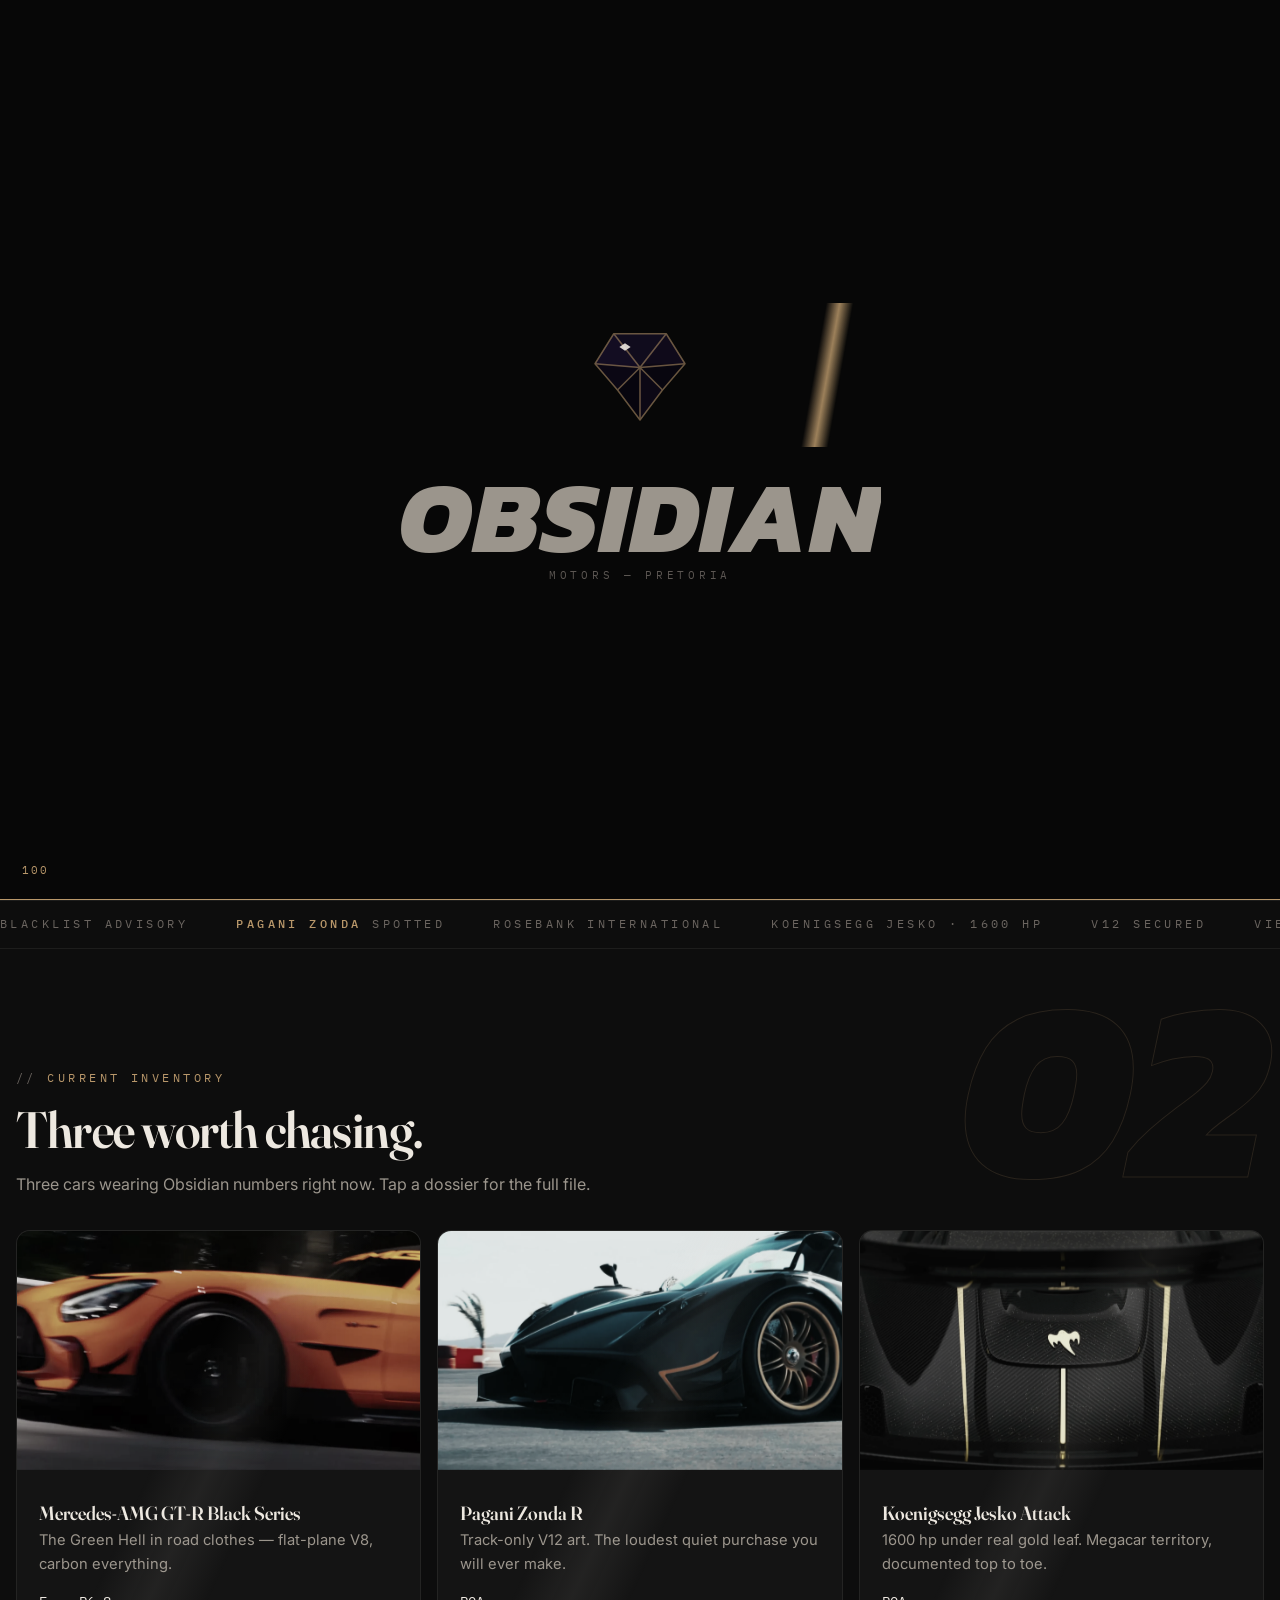
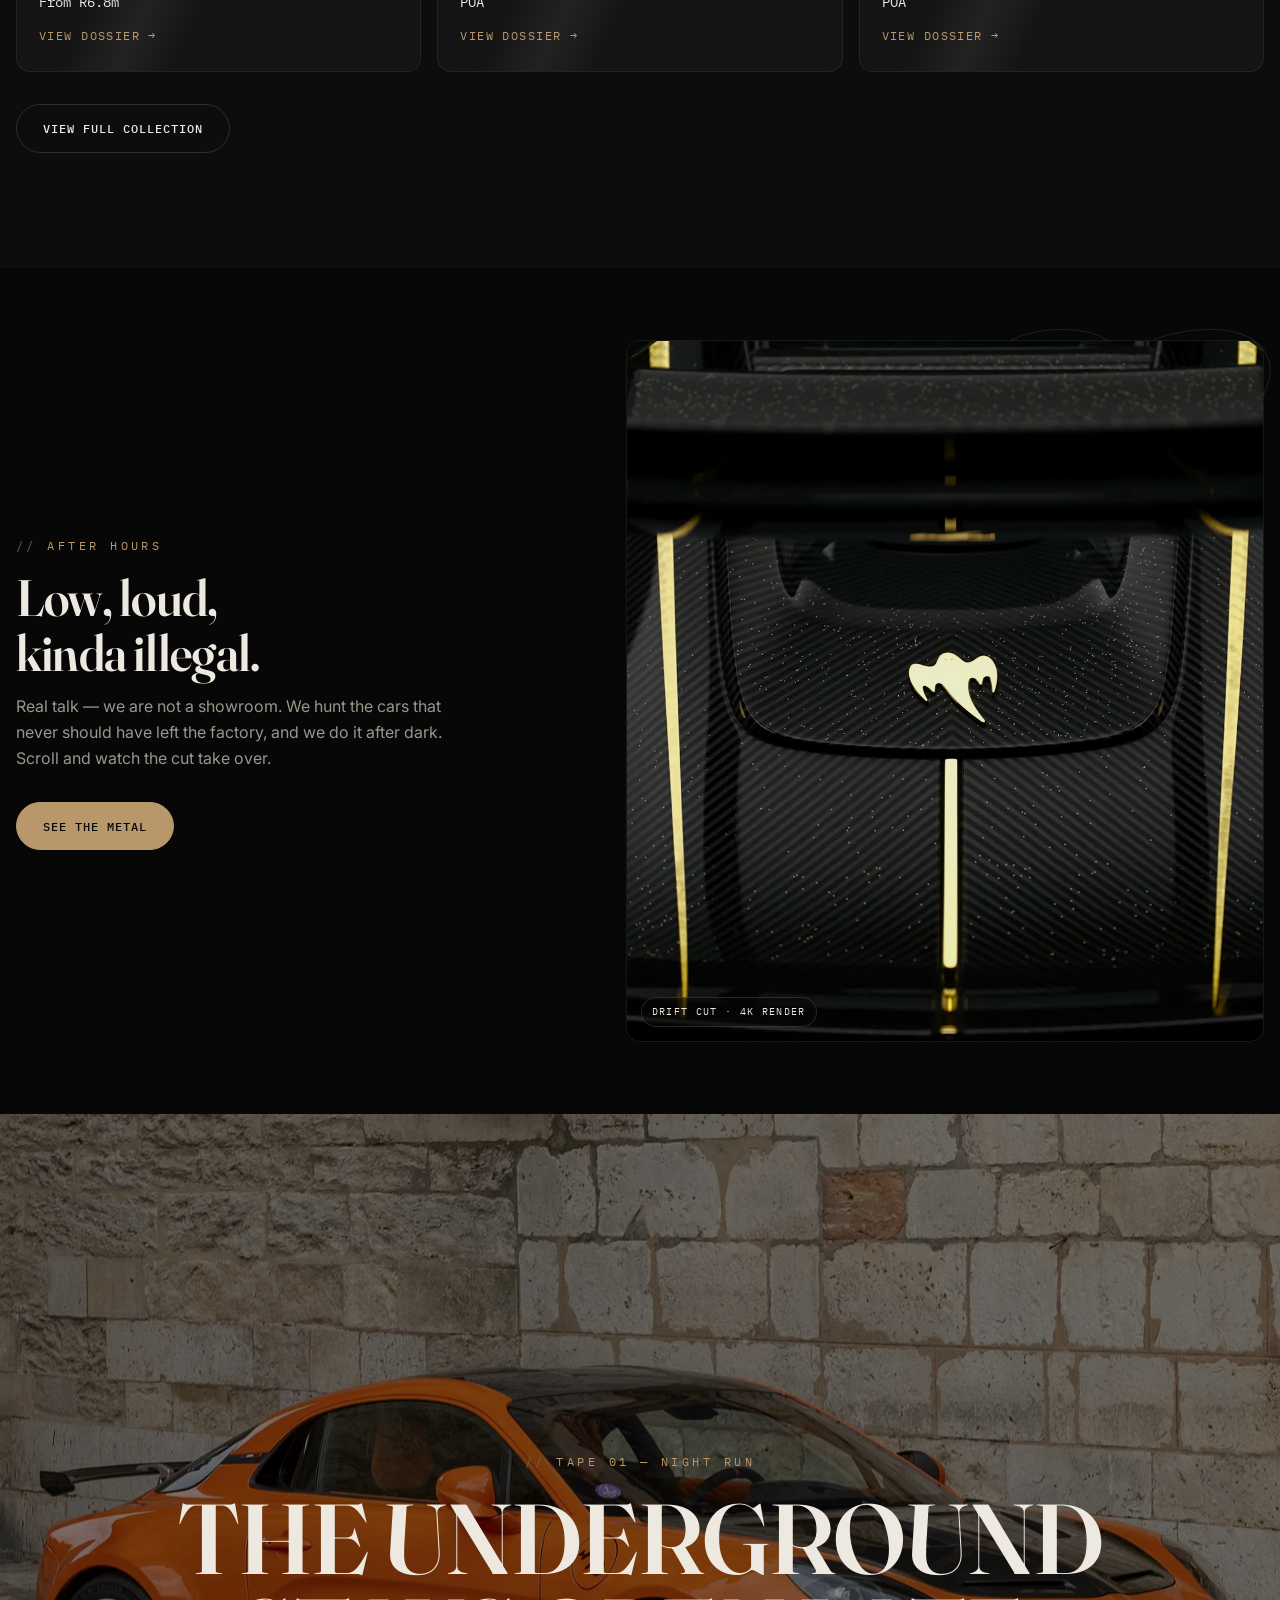
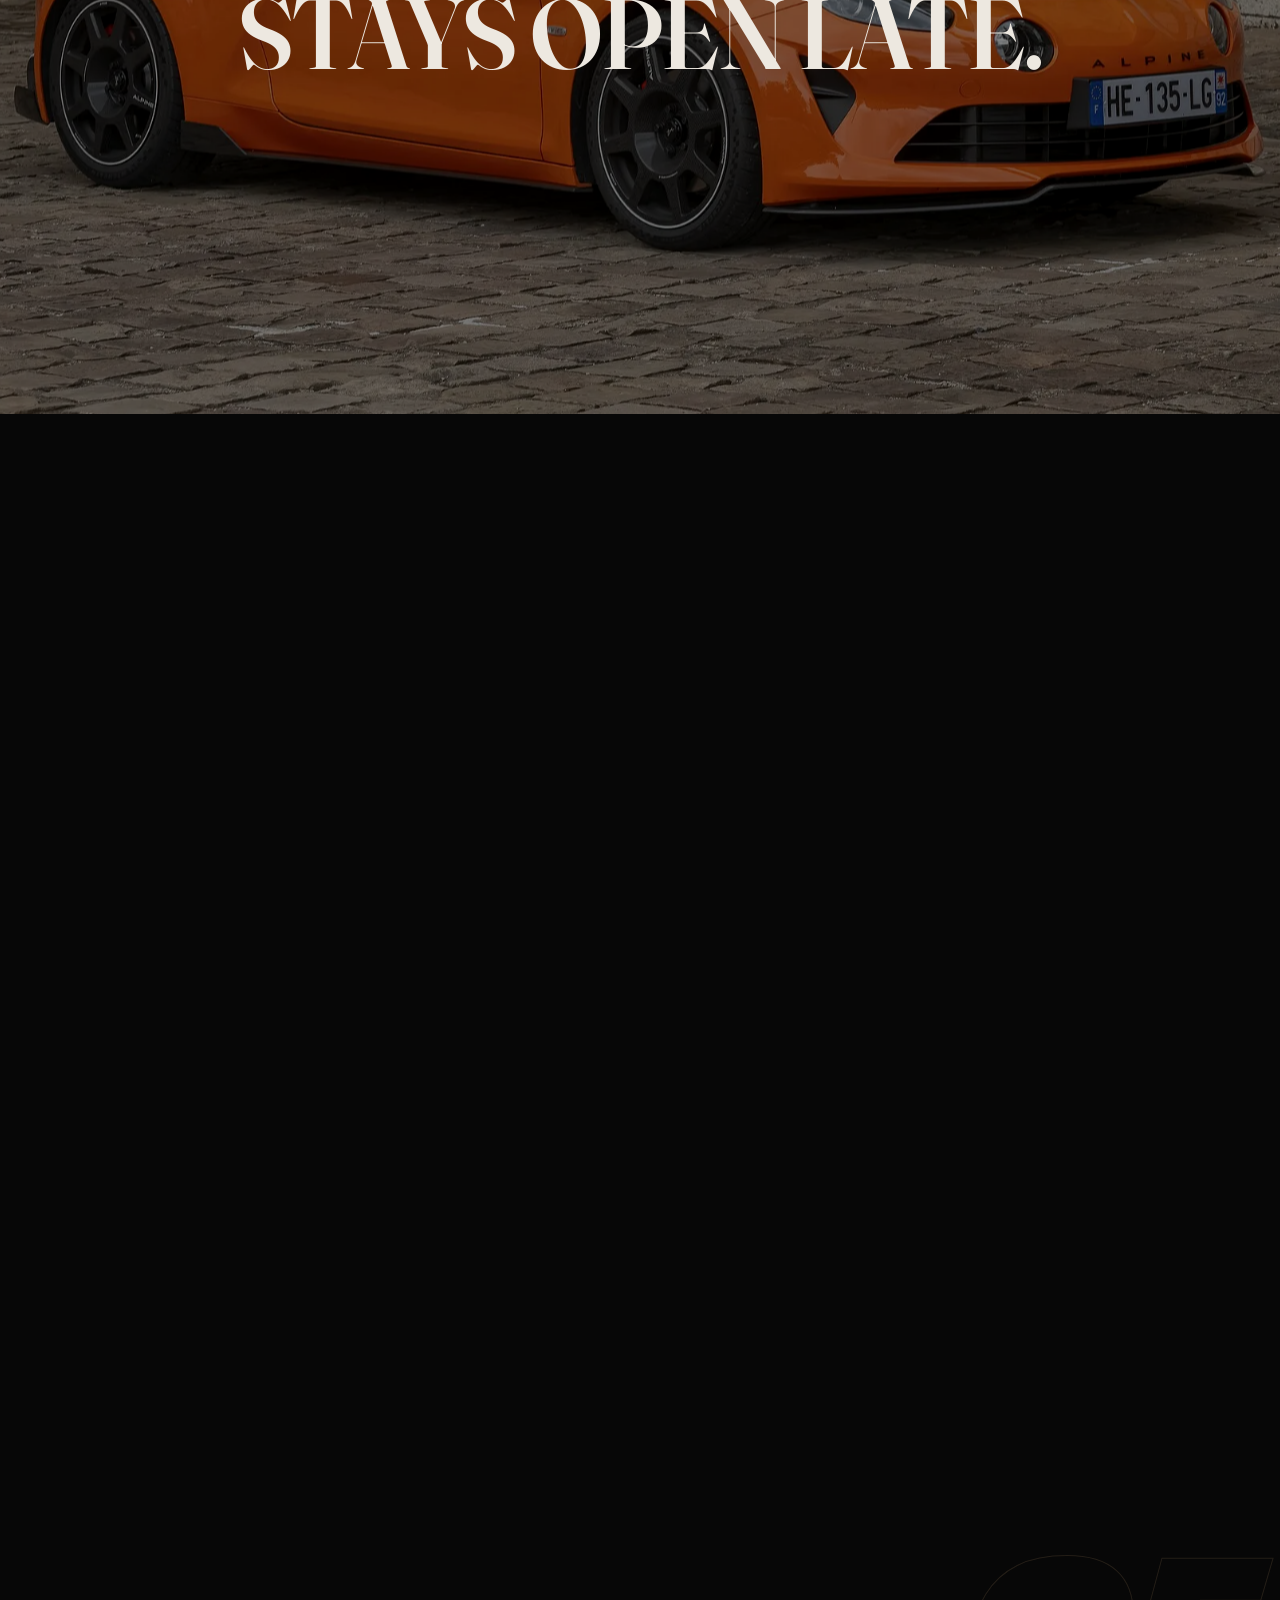
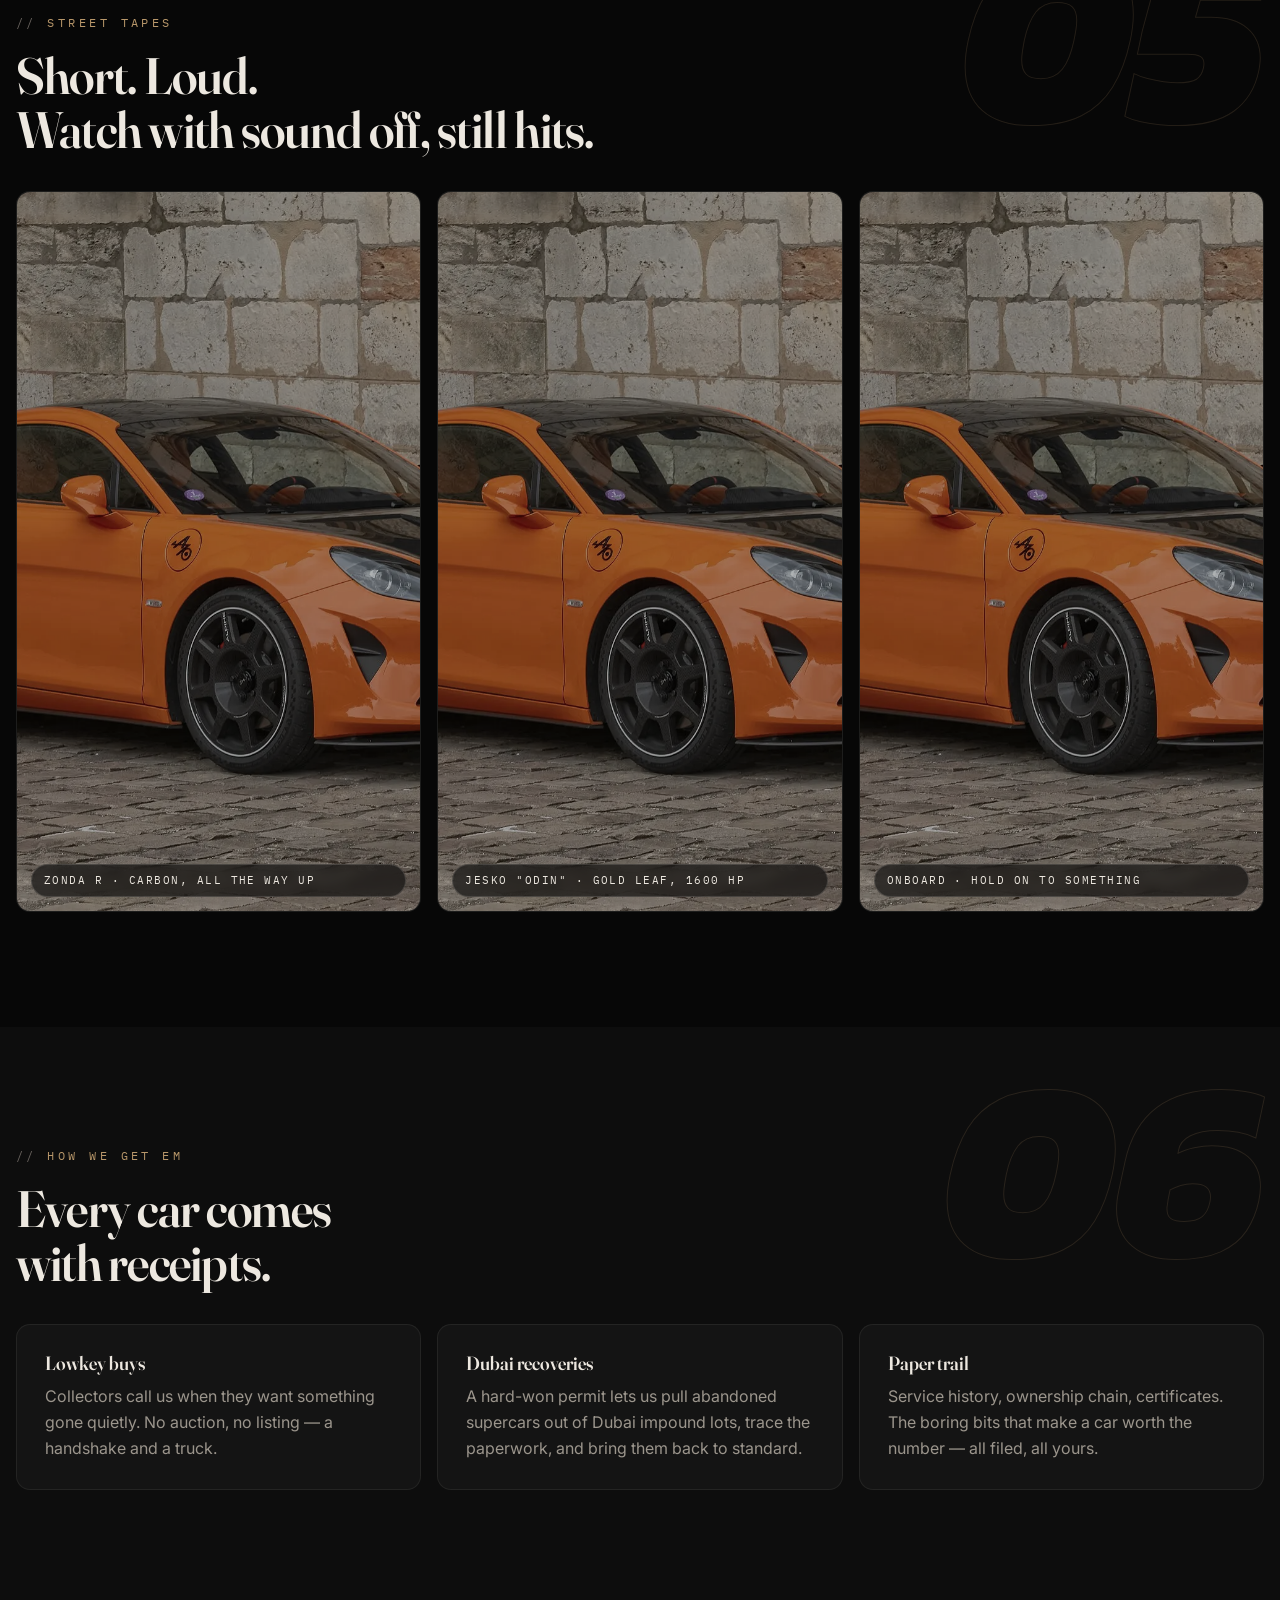
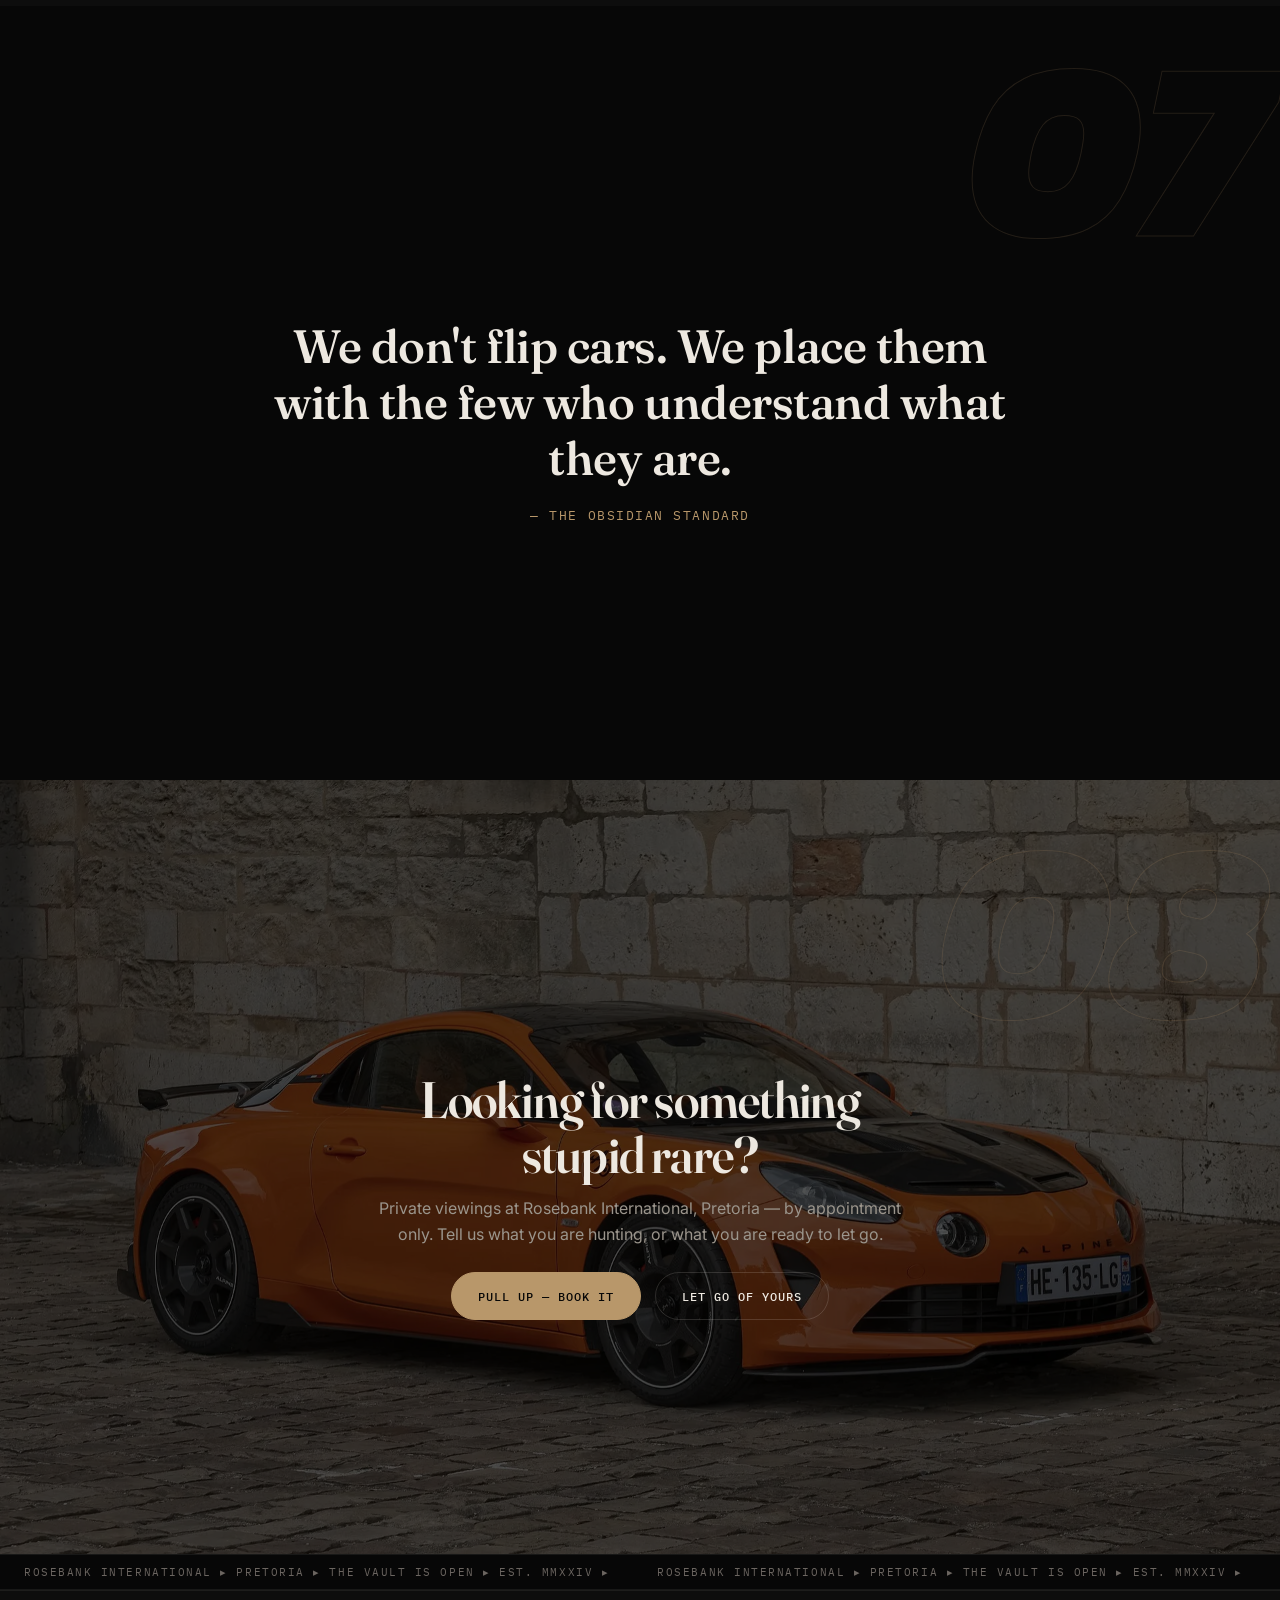
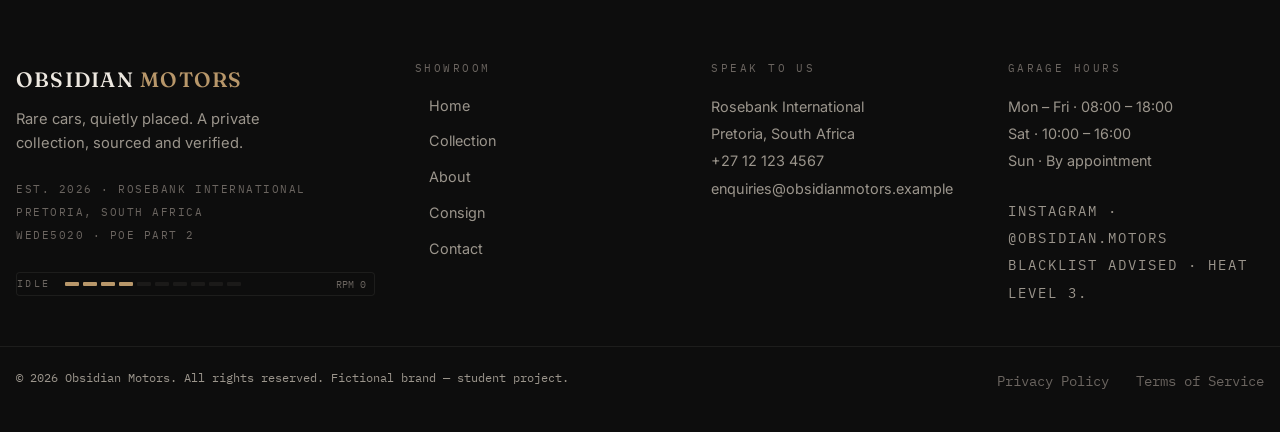
==== commit 28ee89ee: "final site cleanup" ====
--- a/index.html
+++ b/index.html
@@ -13,37 +13,38 @@
   <meta property="og:type" content="website" />
   <link rel="preconnect" href="https://fonts.googleapis.com" />
   <link rel="preconnect" href="https://fonts.gstatic.com" crossorigin />
-  <link rel="stylesheet" href="https://fonts.googleapis.com/css2?family=Fraunces:ital,opsz,wght@0,9..144,300..800;1,9..144,300..800&family=Inter:wght@400;500;600&family=IBM+Plex+Mono:wght@400;500&display=swap" />
+  <link rel="stylesheet" href="https://fonts.googleapis.com/css2?family=Fraunces:ital,opsz,wght@0,9..144,300..800;1,9..144,300..800&family=Kanit:ital,wght@1,800&family=Inter:ital,opsz,wght@0,9..144,300..800;1,9..144,300..800&family=Inter:wght@400;500;600&family=IBM+Plex+Mono:wght@400;500&display=swap" />
   <link rel="stylesheet" href="css/base.css" />
   <link rel="stylesheet" href="css/layout.css" />
   <link rel="stylesheet" href="css/components.css" />
+  <link rel="stylesheet" href="css/motion.css" />
   <script>document.documentElement.classList.add("js");</script>
+  <script src="assets/vendor/gsap/gsap.min.js" defer></script>
+  <script src="assets/vendor/gsap/ScrollTrigger.min.js" defer></script>
+  <script src="assets/vendor/gsap/Observer.min.js" defer></script>
 </head>
-<body>
+<body><div class="vignette" aria-hidden="true"></div>
 <div id="page-fade" aria-hidden="true"></div>
 
-  <!-- intro: crystal → wordmark → fade to black → hero. once per load, click skips -->
+  <!-- intro: crystal ritual. count 000→100, light sweep, quarter turn, wordmark, out -->
   <div id="intro" aria-hidden="true">
     <div class="intro-inner">
-      <svg class="intro-crystal" viewBox="0 0 32 32" aria-hidden="true">
-        <polygon points="16,2 27,11 23,30 9,30 5,11" fill="#0a0a0c" stroke="#b8976a" stroke-width="1.1"/>
-        <polyline points="5,11 16,15 27,11" fill="none" stroke="#b8976a" stroke-width=".6" opacity=".6"/>
-        <polyline points="16,15 16,30" fill="none" stroke="#b8976a" stroke-width=".6" opacity=".45"/>
-        <circle cx="10.5" cy="8.5" r="1.4" fill="#ede8e0"/>
-      </svg>
-      <p class="intro-boot">Obsidian Motors · starting up</p>
-      <p class="intro-word"><span>Obsidian</span><span>Motors</span></p>
-      <div class="intro-rule"></div>
-    </div>
+      <div class="intro-gem-wrap">
+        <img class="intro-gem" src="assets/icons/logo-crystal.svg" alt="" width="120" height="120" />
+        <span class="intro-sweep" aria-hidden="true"></span>
+        <span class="intro-flash" aria-hidden="true"></span>
+      </div>
+      <p class="intro-word"><span>O</span><span>b</span><span>s</span><span>i</span><span>d</span><span>i</span><span>a</span><span>n</span></p>
+      <p class="intro-boot">motors — pretoria</p>
+    </div>
+    <p class="intro-count" aria-hidden="true">000</p>
+    <span class="intro-hair" aria-hidden="true"></span>
   </div>
 
   <header class="nav">
     <div class="nav-inner">
       <a href="index.html" class="nav-logo">
-        <svg class="crystal" viewBox="0 0 32 32" aria-hidden="true">
-          <polygon points="16,2 27,11 23,30 9,30 5,11" fill="none" stroke="#b8976a" stroke-width="1.4"/>
-          <circle cx="10.5" cy="8.5" r="1.5" fill="#ede8e0"/>
-        </svg>
+        <img class="crystal" src="assets/icons/logo-crystal.svg" alt="" width="18" height="18" />
         Obsidian <span>Motors</span>
       </a>
       <nav>
@@ -64,7 +65,7 @@
 
     <!-- HERO — full-screen Pagani film, scroll scrubs the footage -->
     <section class="hero-vid" id="hero">
-      <video id="hero-video" poster="assets/images/still-zonda-mileson.jpg" autoplay muted loop playsinline preload="auto">
+      <video id="hero-video" poster="assets/images/still-zonda-mileson.webp" autoplay muted loop playsinline preload="auto">
         <source src="assets/videos/hero.mp4" type="video/mp4" />
       </video>
       <div class="hero-scrim"></div>
@@ -95,8 +96,8 @@
         <h2>Three worth chasing.</h2>
         <p style="margin:14px 0 32px; max-width:60ch;">Three cars wearing Obsidian numbers right now. Tap a dossier for the full file.</p>
         <div class="grid-3">
-          <a class="card reveal" href="collection.html">
-            <img class="ph" src="assets/images/still-amg.jpg" alt="Mercedes-AMG GT-R Black Series on a night circuit" loading="lazy" />
+          <a class="card reveal" href="collection.html" data-cursor="VIEW">
+            <img class="ph" src="assets/images/still-amg.webp" alt="Mercedes-AMG GT-R Black Series on a night circuit" loading="lazy" />
             <div class="card-body">
               <h3>Mercedes-AMG GT-R Black Series</h3>
               <p>The Green Hell in road clothes — flat-plane V8, carbon everything.</p>
@@ -104,8 +105,8 @@
               <span class="card-cue">View dossier →</span>
             </div>
           </a>
-          <a class="card reveal" href="collection.html">
-            <img class="ph" src="assets/images/still-zonda-r.jpg" alt="Pagani Zonda R on circuit" loading="lazy" />
+          <a class="card reveal" href="collection.html" data-cursor="VIEW">
+            <img class="ph" src="assets/images/still-zonda-r.webp" alt="Pagani Zonda R on circuit" loading="lazy" />
             <div class="card-body">
               <h3>Pagani Zonda R</h3>
               <p>Track-only V12 art. The loudest quiet purchase you will ever make.</p>
@@ -113,8 +114,8 @@
               <span class="card-cue">View dossier →</span>
             </div>
           </a>
-          <a class="card reveal" href="collection.html">
-            <img class="ph" src="assets/images/still-jesko.jpg" alt="Koenigsegg Jesko Attack finished in gold leaf" loading="lazy" />
+          <a class="card reveal" href="collection.html" data-cursor="VIEW">
+            <img class="ph" src="assets/images/still-jesko.webp" alt="Koenigsegg Jesko Attack finished in gold leaf" loading="lazy" />
             <div class="card-body">
               <h3>Koenigsegg Jesko Attack</h3>
               <p>1600 hp under real gold leaf. Megacar territory, documented top to toe.</p>
@@ -139,7 +140,7 @@
           <div class="btn-row"><a href="collection.html" class="btn">See the metal</a></div>
         </div>
         <div class="grow-vid-wrap">
-          <video id="grow-vid" poster="assets/images/still-jesko.jpg" autoplay muted loop playsinline preload="auto">
+          <video id="grow-vid" poster="assets/images/still-jesko.webp" autoplay muted loop playsinline preload="auto">
             <source src="assets/videos/grow.mp4" type="video/mp4" />
           </video>
           <p class="grow-tag">Drift cut · 4K render</p>
@@ -236,6 +237,7 @@
 
   </main>
 
+  <div class="marquee" aria-hidden="true"><div class="marquee-inner"><span>ROSEBANK INTERNATIONAL ▸ PRETORIA ▸ THE VAULT IS OPEN ▸ EST. MMXXIV ▸ </span><span>ROSEBANK INTERNATIONAL ▸ PRETORIA ▸ THE VAULT IS OPEN ▸ EST. MMXXIV ▸ </span><span>ROSEBANK INTERNATIONAL ▸ PRETORIA ▸ THE VAULT IS OPEN ▸ EST. MMXXIV ▸ </span></div></div>
   <footer class="footer">
     <div class="footer-grid">
       <div>
@@ -273,7 +275,7 @@
         <p>Mon – Fri · 08:00 – 18:00<br>
            Sat · 10:00 – 16:00<br>
            Sun · By appointment</p>
-        <p class="footer-meta">Instagram · @obsidian.motors<br>Blacklist advised.</p>
+         <p class="footer-meta">Instagram · @obsidian.motors<br>Blacklist advised · HEAT LEVEL 3.</p>
       </div>
     </div>
     <div class="footer-bottom">
@@ -286,5 +288,10 @@
   </footer>
 
   <script src="js/site.js" defer></script>
+  <script src="js/motion.js" defer></script>
+  <script src="js/cursor.js" defer></script>
+  <script src="js/carousel.js" defer></script>
+  <script src="js/video.js" defer></script>
+  <script src="js/transition.js" defer></script>
 </body>
 </html>
--- a/css/base.css
+++ b/css/base.css
@@ -1,11 +1,4 @@
-/* ============================================================
-   OBSIDIAN MOTORS — base.css
-   Tokens, reset, typography, atmosphere. Loaded first.
-   Nothing component-shaped lives here — this is the material
-   every other sheet builds with.
-
-   STACK: css/base.css → css/layout.css → css/components.css
-   ============================================================ */
+/* base.css - colours, reset, type. loaded first. */
 
 /* ---------- tokens ---------- */
 :root {
--- a/css/layout.css
+++ b/css/layout.css
@@ -1,9 +1,4 @@
-/* ============================================================
-   OBSIDIAN MOTORS — layout.css
-   Structure: nav, sections, the cinematic scroll story,
-   footer, page frames (intro, page fade), responsive layout.
-   Component-looking details live in components.css.
-   ============================================================ */
+/* layout.css - nav, sections, hero, footer, intro, responsive. */
 
 /* ---------- containers ---------- */
 .wrap      { max-width: var(--max);  margin: 0 auto; padding: 0 var(--gap); }
@@ -16,7 +11,7 @@
 .grid-3 { display: grid; grid-template-columns: repeat(3, 1fr); gap: var(--gap); }
 .grid-4 { display: grid; grid-template-columns: repeat(4, 1fr); gap: var(--gap); }
 
-/* nav — solid, not that ghosty transparent ai nav */
+/* nav — solid bar */
 .nav {
   position: fixed; top: 0; left: 0; right: 0; z-index: 100;
   background: #070707;
@@ -68,32 +63,56 @@
 .js #page-fade.is-leaving { opacity: 1; pointer-events: all; transition: opacity .32s var(--ease); }
 @keyframes fadeOut { to { opacity: 0; } }
 
-/* ---------- intro (cinematic brand reveal, home only) ----------
-   Sequence: black → crystal mark glints → wordmark rises →
-   hold a beat → everything fades TO black → hero fades in. */
+/* ---------- intro (brand ritual, takes over once per session on home) ----------
+   sequence: black → counter climbs 000→100 → gold hairline sweep across the
+   crystal → quarter turn + refraction flash → letters slide in → fade to hero. */
 #intro { display: none; }
 .js #intro { position: fixed; inset: 0; z-index: 300; background: var(--void);
   display: grid; place-items: center; overflow: hidden; cursor: pointer; }
 #intro.is-fade { opacity: 0; transition: opacity 1s var(--ease-out); }
-#intro.is-gone { opacity: 0; visibility: hidden; pointer-events: none; }
 .intro-inner { text-align: center; padding: 24px; }
-.intro-crystal { width: 30px; height: 30px; margin: 0 auto 26px; opacity: 0; transform: scale(.7);
-  animation: intro-gem 1.1s var(--ease-out) .15s forwards; }
+.intro-gem-wrap { position: relative; width: 120px; height: 120px; margin: 0 auto 30px; perspective: 700px; }
+.intro-gem { width: 120px; height: 120px; display: block; opacity: 0; transform: scale(.6) rotateY(0deg);
+  animation: intro-gem-in .9s cubic-bezier(.16,1,.3,1) .1s forwards,
+             intro-gem-turn 1.1s cubic-bezier(.76,0,.24,1) 1.8s forwards; }
+@keyframes intro-gem-in { to { opacity: 1; transform: scale(1) rotateY(0); } }
+@keyframes intro-gem-turn { to { transform: scale(1) rotateY(360deg); } }
+/* the gold hairline sweep driving across the facets */
+.intro-sweep { position: absolute; inset: -12px; pointer-events: none;
+  background: linear-gradient(100deg, transparent 42%, rgba(184,151,106,.85) 50%, transparent 58%);
+  transform: translateX(-130%); animation: intro-sweep .8s cubic-bezier(.76,0,.24,1) 1.1s forwards; mix-blend-mode: screen; }
+@keyframes intro-sweep { to { transform: translateX(130%); } }
+/* one-frame refraction flash when the turn finishes */
+.intro-flash { position: absolute; inset: -20px; background: #fff; opacity: 0; mix-blend-mode: screen; pointer-events: none;
+  animation: intro-flash .18s linear 2.75s forwards; }
+@keyframes intro-flash { 0% { opacity: 0; } 35% { opacity: .12; } 100% { opacity: 0; } }
+.intro-word { font-family: "Kanit", var(--font-display); font-style: italic; font-weight: 800; text-transform: uppercase;
+  font-size: clamp(2.4rem, 1rem + 9vw, 6.4rem); line-height: 1; letter-spacing: .01em; overflow: hidden; }
+.intro-word span { display: inline-block; transform: translateY(110%);
+  animation: intro-letter .55s cubic-bezier(.16,1,.3,1) forwards; }
+.intro-word span:nth-child(1) { animation-delay: 2.55s; }
+.intro-word span:nth-child(2) { animation-delay: 2.60s; }
+.intro-word span:nth-child(3) { animation-delay: 2.65s; }
+.intro-word span:nth-child(4) { animation-delay: 2.70s; }
+.intro-word span:nth-child(5) { animation-delay: 2.75s; }
+.intro-word span:nth-child(6) { animation-delay: 2.80s; }
+.intro-word span:nth-child(7) { animation-delay: 2.85s; }
+.intro-word span:nth-child(8) { animation-delay: 2.90s; }
+@keyframes intro-letter { to { transform: translateY(0); } }
 .intro-boot { font-family: var(--font-mono); font-size: .68rem; letter-spacing: .34em; text-transform: uppercase;
-  color: var(--gold); opacity: 0; animation: intro-boot .7s var(--ease) .45s forwards; }
-.intro-word { font-family: var(--font-display); font-weight: 550; text-transform: uppercase;
-  font-size: clamp(2.6rem, 1rem + 9vw, 6.8rem); line-height: .94; letter-spacing: .005em; margin-top: 18px; }
-.intro-word span { display: block; opacity: 0; transform: translateY(38px); animation: intro-rise .9s var(--ease-out) forwards; }
-.intro-word span:nth-child(1) { animation-delay: .65s; }
-.intro-word span:nth-child(2) { animation-delay: .8s; color: transparent; -webkit-text-stroke: 1.4px var(--gold); }
-.intro-rule { height: 1px; width: 0; margin: 28px auto 0; background: linear-gradient(90deg, transparent, var(--gold), transparent);
-  animation: intro-rule 1.1s var(--ease) 1s forwards; }
-@keyframes intro-gem { 0% { opacity: 0; transform: scale(.7) rotate(-14deg); } 60% { opacity: 1; } 100% { opacity: 1; transform: scale(1) rotate(0); } }
+  color: var(--faint); opacity: 0; animation: intro-boot .5s linear 3.05s forwards; }
 @keyframes intro-boot { to { opacity: .85; } }
-@keyframes intro-rise { to { opacity: 1; transform: none; } }
-@keyframes intro-rule { to { width: min(340px, 62vw); } }
+/* percentage counter, bottom left */
+.intro-count { position: absolute; left: 22px; bottom: 20px; font-family: var(--font-mono);
+  font-size: 11px; letter-spacing: .18em; color: var(--gold); }
+/* gold hairline along the very bottom edge */
+.intro-hair { position: absolute; left: 0; bottom: 0; height: 1px; width: 100%;
+  background: var(--gold); transform: scaleX(0); transform-origin: left;
+  animation: intro-hair 2.1s cubic-bezier(.76,0,.24,1) .1s forwards; }
+@keyframes intro-hair { to { transform: scaleX(1); } }
 /* while the intro plays the page is locked so no one scrolls through it */
 .intro-lock { overflow: hidden; }
+@media (prefers-reduced-motion: reduce) { .js #intro { display: none; } }
 
 /* hero vid — full screen, scroll scrubs it */
 .hero-vid { position: relative; height: 100vh; min-height: 560px; overflow: hidden; background: #040404; }
--- a/css/components.css
+++ b/css/components.css
@@ -1,8 +1,4 @@
-/* ============================================================
-   OBSIDIAN MOTORS — components.css
-   Buttons, cards, panels, forms, the cinema kit (ticker,
-   video breaks, tapes), and the reveal system.
-   ============================================================ */
+/* components.css - buttons, cards, panels, forms, video breaks. */
 
 /* ---------- buttons ---------- */
 .btn, .btn-outline {
@@ -17,7 +13,7 @@
 .btn-outline:hover { border-color: var(--gold); color: var(--gold); transform: translateY(-2px); }
 .btn-row { display: flex; flex-wrap: wrap; gap: 14px; margin-top: 30px; }
 
-/* reveal — scroll in, real smooth, no ai jitter */
+/* reveal — scroll in */
 .js .section:not(.story), .js .reveal {
   opacity: 0;
   transform: translateY(26px);
--- a/css/motion.css
+++ b/css/motion.css
@@ -0,0 +1,176 @@
+/* motion.css - animation styles, colours from base.css */
+/* grain - film tooth, 3% */
+body::after { opacity:.03; animation: grainMove 0.8s steps(4) infinite; }
+@keyframes grainMove { 0%{background-position:0 0} 100%{background-position:140px 140px} }
+@media (prefers-reduced-motion: reduce) { body::after{ animation:none; } }
+/* vignette - edges go dark like night, draws eye center */
+.vignette{ position:fixed; inset:0; pointer-events:none; z-index:1; background:radial-gradient(ellipse at center, transparent 62%, rgba(0,0,0,.55) 100%); }
+/* gold brackets - 12px corner, hud chrome */
+.bracket{ position:relative; }
+.bracket::before, .bracket::after{ content:""; position:absolute; width:12px; height:12px; border-color:var(--gold); border-style:solid; pointer-events:none; }
+.bracket::before{ top:0; left:0; border-width:1px 0 0 1px; }
+.bracket::after{ bottom:0; right:0; border-width:0 1px 1px 0; }
+/* marquee - mono, gold on black */
+.marquee{ overflow:hidden; white-space:nowrap; background:var(--void); border-top:1px solid var(--line); border-bottom:1px solid var(--line); padding:10px 0; font:11px "IBM Plex Mono",monospace; letter-spacing:.14em; text-transform:uppercase; color:var(--faint); }
+.marquee-inner{ display:inline-flex; animation: marquee 30s linear infinite; }
+.marquee span{ padding:0 24px; }
+@keyframes marquee{ 0%{transform:translateX(0)} 100%{transform:translateX(-50%)} }
+@media (prefers-reduced-motion: reduce){ .marquee-inner{ animation:none; } }
+/* cursor - ring + dot */
+#om-cursor{ position:fixed; left:0; top:0; width:34px; height:34px; border:1.5px solid #ede8e0; border-radius:50%; pointer-events:none; z-index:9999; mix-blend-mode:difference; opacity:0; transition:opacity .2s; }
+#om-cursor.on{ opacity:1; }
+#om-cursor-dot{ position:fixed; left:0; top:0; width:4px; height:4px; background:#b8976a; border-radius:50%; pointer-events:none; z-index:10000; opacity:0; }
+#om-cursor-dot.on{ opacity:1; }
+#om-cursor-label{ position:absolute; inset:0; display:grid; place-items:center; font:8px "IBM Plex Mono",monospace; letter-spacing:.14em; color:#fff; opacity:0; }
+@media (pointer: coarse){ #om-cursor, #om-cursor-dot{ display:none; } }
+/* carousel */
+.carousel{ display:flex; gap:4vw; overflow:hidden; padding:24px 0; mask:linear-gradient(to right, transparent, black 6%, black 94%, transparent); }
+.carousel-card{ flex:0 0 68vw; max-width:520px; height:62vh; min-height:420px; border:1px solid var(--line); border-radius:14px; overflow:hidden; background:var(--panel); transform-origin:center; }
+@media (max-width:860px){ .carousel-card{ flex:0 0 86vw; height:52vh; } }
+.carousel-card img{ width:100%; height:100%; object-fit:cover; filter:saturate(.85) contrast(1.05) brightness(.9); }
+.heat{ height:2px; background:var(--line); margin-top:16px; position:relative; }
+.heat-fill{ position:absolute; left:0; top:0; bottom:0; width:0; background:var(--gold); transition:width .3s; }
+.heat-label{ font:10px "IBM Plex Mono",monospace; letter-spacing:.14em; color:var(--faint); margin-top:8px; }
+/* gate overlay already in transition.js, ensure hidden */
+#gate[hidden]{ display:none !important; }
+/* Kanit display nfs */
+.display-nfs{ font-family:"Kanit", Fraunces, serif; font-weight:800; font-style:italic; letter-spacing:-.02em; text-transform:uppercase; }
+/* rpm ticker */
+.rpm{ height:24px; background:conic-gradient(from -90deg, var(--gold) var(--rpm,0%), transparent 0); border:1px solid var(--line); border-radius:4px; position:relative; }
+.rpm::after{ content:"RPM " attr(data-rpm); position:absolute; right:8px; top:50%; transform:translateY(-50%); font:10px "IBM Plex Mono",monospace; color:var(--faint); }
+
+/* nav compacts once you've started the scroll */
+.nav{ transition:none; }
+.nav.nav-compact{ backdrop-filter: blur(10px); }
+
+/* ghost chapter numbers per section, NFS HUD flavor */
+.chap-num{ position:absolute; top:-.06em; right:1vw; font:800 italic 20vw "Kanit",sans-serif; line-height:1;
+  -webkit-text-stroke:1px rgba(184,151,106,.16); color:transparent; pointer-events:none; z-index:0; }
+main > section{ isolation:isolate; }
+/* keep content above the ghost numbers. skip the hero though - its video + scrim
+   need to stay absolute or the whole copy block drops below the fold (found that out the hard way) */
+main > section:not(.hero-vid) > .wrap, main > section:not(.hero-vid) > *:not(.chap-num):not(video){ position:relative; z-index:1; }
+
+/* chapter hud, right edge, mono */
+.chap-hud{ position:fixed; right:12px; top:50%; transform:translateY(-50%); z-index:50;
+  display:flex; align-items:center; gap:10px; pointer-events:none; }
+.chap-hud::before{ content:""; display:block; width:2px; height:110px; background:var(--line); position:relative; }
+.chap-hud .chap-fill{ position:absolute; left:0; top:0; width:2px; height:110px; background:var(--gold); transform-origin:top; transform:scaleY(0); }
+.chap-hud .chap-label{ writing-mode:vertical-rl; font:10px "IBM Plex Mono",monospace; letter-spacing:.16em; color:var(--faint); white-space:nowrap; }
+@media (max-width:860px){ .chap-hud .chap-label{ display:none; } }
+@media (prefers-reduced-motion: reduce){ .chap-hud{ display:none; } }
+
+/* fullscreen footer takeover — clone sits hidden until the last scroll beat */
+.footer-full{ position:fixed; inset:0; z-index:6000; visibility:hidden; display:block;
+  background:var(--void); overflow:auto; padding:10vh 20px 0;
+  clip-path:inset(46% 4% 46% 4% round 14px); }
+.footer-full .footer-grid{ max-width:var(--wide); margin:0 auto; }
+.footer-full .footer-logo{ font-size:12vw; line-height:.9; }
+.footer-watermark{ position:absolute; right:-4vw; bottom:-8vh; width:60vh; height:60vh; opacity:.07; pointer-events:none; }
+@media (prefers-reduced-motion: reduce){ .footer-full{ display:none; } }
+
+/* boot flash for non-index pages when there's no gate behind us */
+.boot-flash{ position:fixed; inset:0; z-index:9500; background:var(--void); display:grid; place-items:center;
+  transition:opacity .18s linear; pointer-events:none; }
+.boot-flash .boot-num{ font:500 12px "IBM Plex Mono",monospace; letter-spacing:.2em; color:var(--gold); }
+.boot-flash::after{ content:""; position:absolute; left:0; bottom:0; height:1px; width:100%; background:var(--gold);
+  transform:scaleX(.2); transform-origin:left; }
+
+/* ---------- hover library (all transform/opacity, all cheap) ---------- */
+
+/* button ignition: gold sweeps in from the left, text flips near the end */
+.btn{ position:relative; overflow:hidden; isolation:isolate; }
+.btn::before{ content:""; position:absolute; inset:0; z-index:-1; background:var(--gold);
+  transform:scaleX(0); transform-origin:left; transition:transform .35s cubic-bezier(.22,1,.36,1); }
+.btn:hover::before{ transform:scaleX(1); }
+.btn-outline::before{ content:""; position:absolute; inset:0; z-index:-1; background:var(--gold);
+  transform:scaleX(0); transform-origin:left; transition:transform .35s cubic-bezier(.22,1,.36,1); }
+.btn-outline:hover::before{ transform:scaleX(1); }
+.btn-outline:hover{ color:var(--void) !important; }
+.btn-outline{ position:relative; overflow:hidden; isolation:isolate; }
+
+/* underline draws from the cursor side (js flips origin) */
+main a:not(.btn):not(.btn-outline):not(.card):not(.carousel-card), .footer a{ position:relative; }
+main a:not(.btn):not(.btn-outline):not(.card):not(.carousel-card)::after,
+.footer a::after{ content:""; position:absolute; left:0; right:0; bottom:-2px; height:1px; background:var(--gold);
+  transform:scaleX(0); transform-origin:var(--ul-o, left) center; transition:transform .3s cubic-bezier(.22,1,.36,1); }
+a.ul-in:hover::after, .footer a:hover::after{ transform:scaleX(1); }
+
+/* nav wordmark letters rise on hover (motion.js splits them) */
+.nav-logo span.l{ display:inline-block; transition:transform .3s cubic-bezier(.22,1,.36,1); }
+.nav-logo:hover span.l{ transform:translateY(-30%); }
+
+/* content images: desaturated resting state, bloom on hover */
+img.ph{ filter:grayscale(.55) brightness(.92); transition:filter .4s, transform .4s cubic-bezier(.22,1,.36,1); }
+img.ph:hover{ filter:grayscale(0) brightness(1); transform:scale(1.03); }
+
+/* footer links: arrow slides in, text nudges right */
+.footer a{ display:inline-block; transition:transform .25s cubic-bezier(.22,1,.36,1), color .25s; }
+.footer li a:hover{ transform:translateX(6px); color:var(--gold); }
+.footer li a::before{ content:"→ "; opacity:0; transform:translateX(-6px); display:inline-block; transition:opacity .25s, transform .25s; color:var(--gold); }
+.footer li a:hover::before{ opacity:1; transform:translateX(0); }
+
+/* nfs display headings lean in on hover */
+.display-nfs{ transition:transform .3s cubic-bezier(.22,1,.36,1); display:inline-block; }
+.display-nfs:hover{ transform:skewX(-2deg); }
+
+/* card tilt container needs its perspective set */
+.carousel-card, .card{ transform-style:preserve-3d; }
+.tilt-sheen::after{ content:""; position:absolute; inset:0; border-radius:inherit; pointer-events:none;
+  background:linear-gradient(115deg, transparent 40%, rgba(237,232,224,.07) 50%, transparent 60%);
+  transform:translateX(calc(var(--sx, 0) * 1px)); transition:transform .1s linear; }
+
+/* decrypt hover on mono chips: we just flicker, js scrambles the glyphs */
+.mono-chip{ font:10px "IBM Plex Mono",monospace; letter-spacing:.14em; color:var(--gold); }
+
+@media (prefers-reduced-motion: reduce){
+  .btn::before, .btn-outline::before, a::after, .footer li a::before{ transition:none; }
+  img.ph{ filter:none; transition:none; }
+  .display-nfs:hover{ transform:none; }
+  .nav-logo span.l{ transition:none; }
+  .btn:hover, .btn-outline:hover{ animation:none; }
+  .nav-links a.is-current::after{ animation:none; }
+}
+
+/* button ignition, part 2: gold ring pings once on hover, leave snaps back quicker */
+.btn:hover, .btn-outline:hover{ animation:btnPing .5s cubic-bezier(.22,1,.36,1); }
+@keyframes btnPing{ 0%{ box-shadow:0 0 0 0 rgba(184,151,106,.55); } 100%{ box-shadow:0 0 0 6px rgba(184,151,106,0); } }
+.btn:not(:hover)::before, .btn-outline:not(:hover)::before{ transition-duration:.2s; }
+
+/* text links breathe a hair wider on hover, then settle back */
+main a:not(.btn):not(.btn-outline):not(.card):not(.carousel-card), .footer a{ transition:letter-spacing .3s cubic-bezier(.22,1,.36,1); }
+main a:not(.btn):not(.btn-outline):not(.card):not(.carousel-card):hover, .footer a:hover{ letter-spacing:.02em; }
+
+/* current nav link draws its gold underline in as the page lands */
+.nav-links a.is-current::after{ animation:ulIn .6s cubic-bezier(.22,1,.36,1) .3s backwards; }
+@keyframes ulIn{ from{ width:0; } }
+
+/* cinema peek cue, stamped onto the card while its blown up */
+.peek-cue{ position:absolute; left:18px; bottom:16px; z-index:2; font:10px "IBM Plex Mono",monospace;
+  letter-spacing:.14em; text-transform:uppercase; color:var(--gold); background:rgba(7,7,7,.72);
+  border:1px solid var(--line-2); border-radius:999px; padding:7px 14px; pointer-events:none; }
+
+/* about pin chapters: full-bleed film frames that settle from 1.15 as you scroll */
+.pin-ch{ position:relative; min-height:92vh; display:grid; align-items:end; overflow:hidden; }
+.pin-ch img{ position:absolute; inset:0; width:100%; height:100%; object-fit:cover;
+  filter:saturate(.8) brightness(.5); transform:scale(1.15); will-change:transform; }
+.pin-ch .pin-copy{ position:relative; z-index:1; padding:0 var(--gap) 12vh; max-width:var(--max); margin:0 auto; width:100%; }
+.pin-ch .pin-tag{ font:10px "IBM Plex Mono",monospace; letter-spacing:.2em; color:var(--gold); text-transform:uppercase; }
+.pin-ch h2{ font-size:clamp(2.4rem, 7vw, 5rem); margin-top:10px; }
+@media (prefers-reduced-motion: reduce){ .pin-ch img{ transform:none; } .pin-ch{ min-height:0; } }
+
+/* story split: copy left, loop right */
+.story-split{ display:grid; grid-template-columns:1fr 1fr; gap:48px; align-items:center; }
+.story-split video{ width:100%; aspect-ratio:4/5; object-fit:cover; border-radius:var(--radius);
+  border:1px solid var(--line); filter:saturate(.85) brightness(.85); }
+@media (max-width:860px){ .story-split{ grid-template-columns:1fr; } }
+
+/* consign hero: night-run loop behind the pitch */
+.consign-hero{ position:relative; overflow:hidden; }
+.consign-hero > video{ position:absolute; inset:0; width:100%; height:100%; object-fit:cover;
+  filter:saturate(.8) brightness(.3); pointer-events:none; }
+.consign-hero > .wrap{ position:relative; z-index:1; } /* relative or the video paints over the copy */
+.pin-ch .pin-copy{ position:relative; z-index:1; }
+
+/* under-nav vault ticker, collection only */
+.vault-ticker{ margin-top:var(--nav-h); }
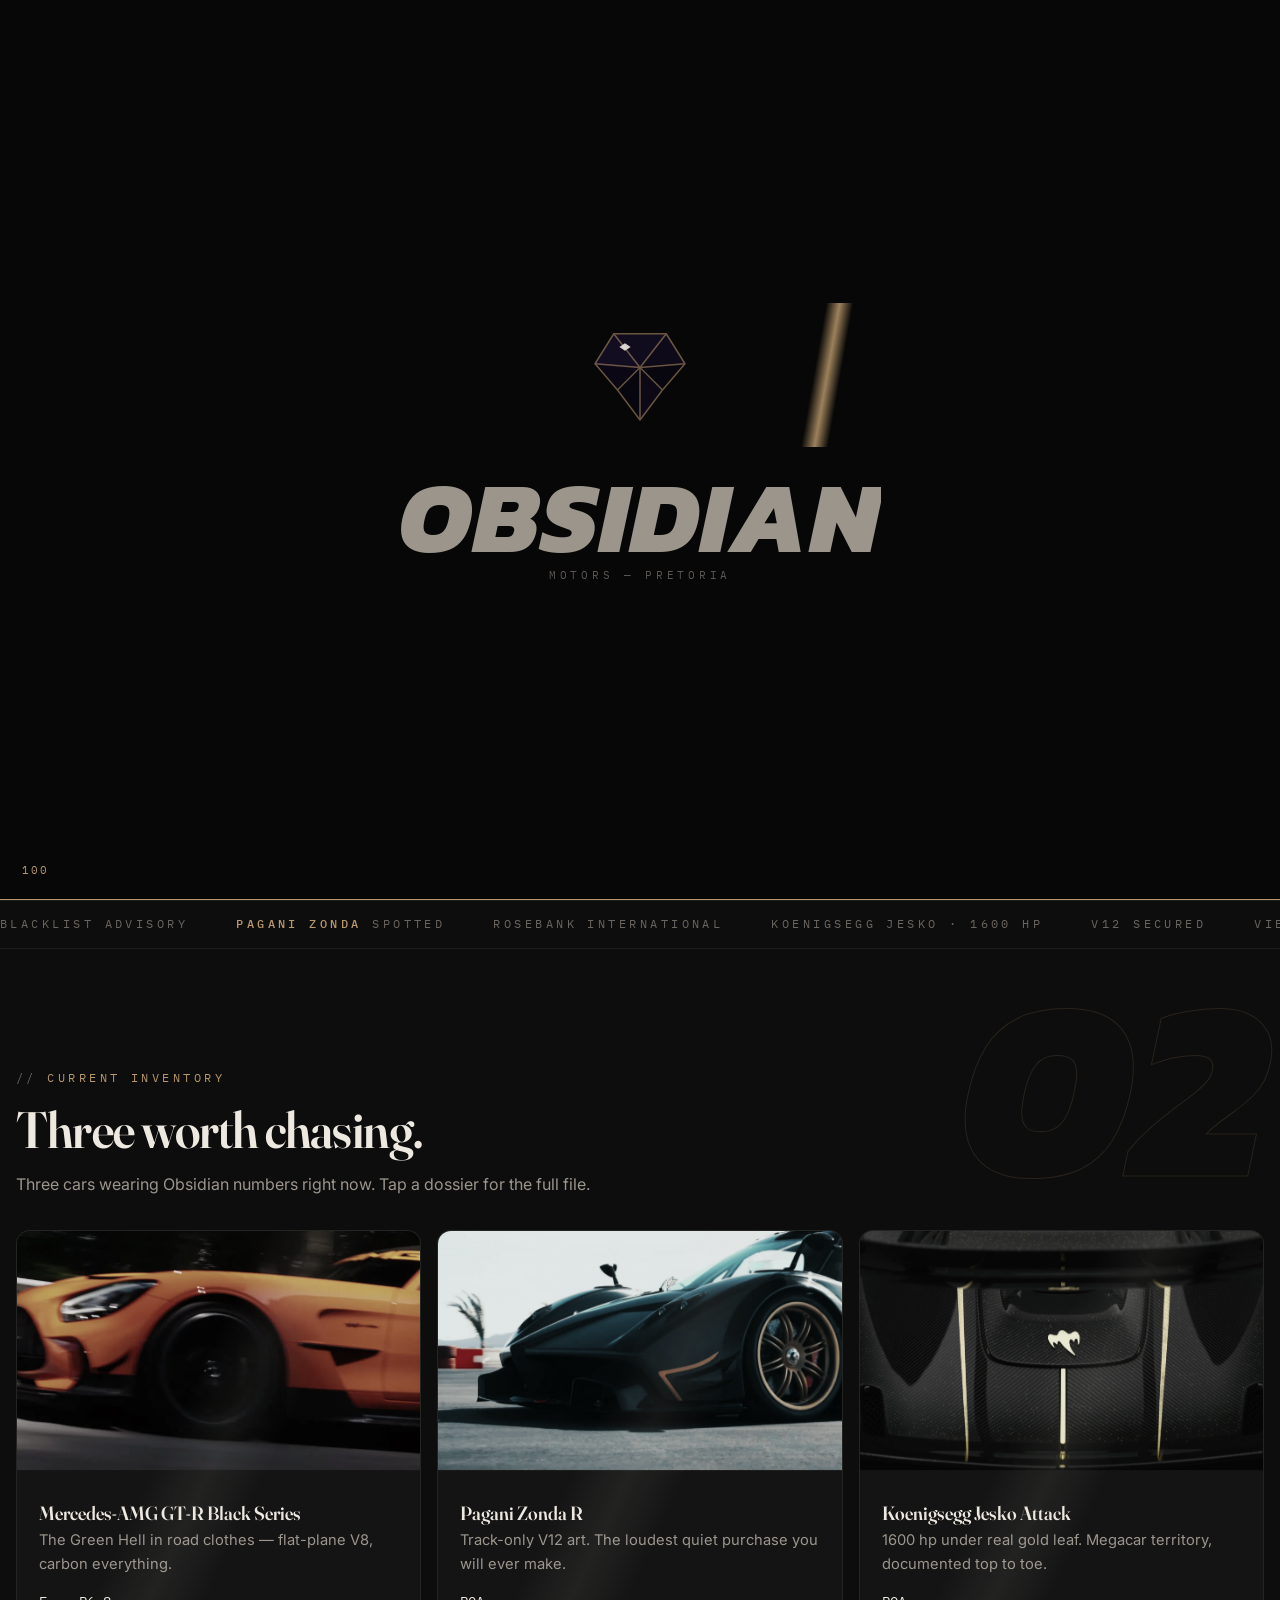
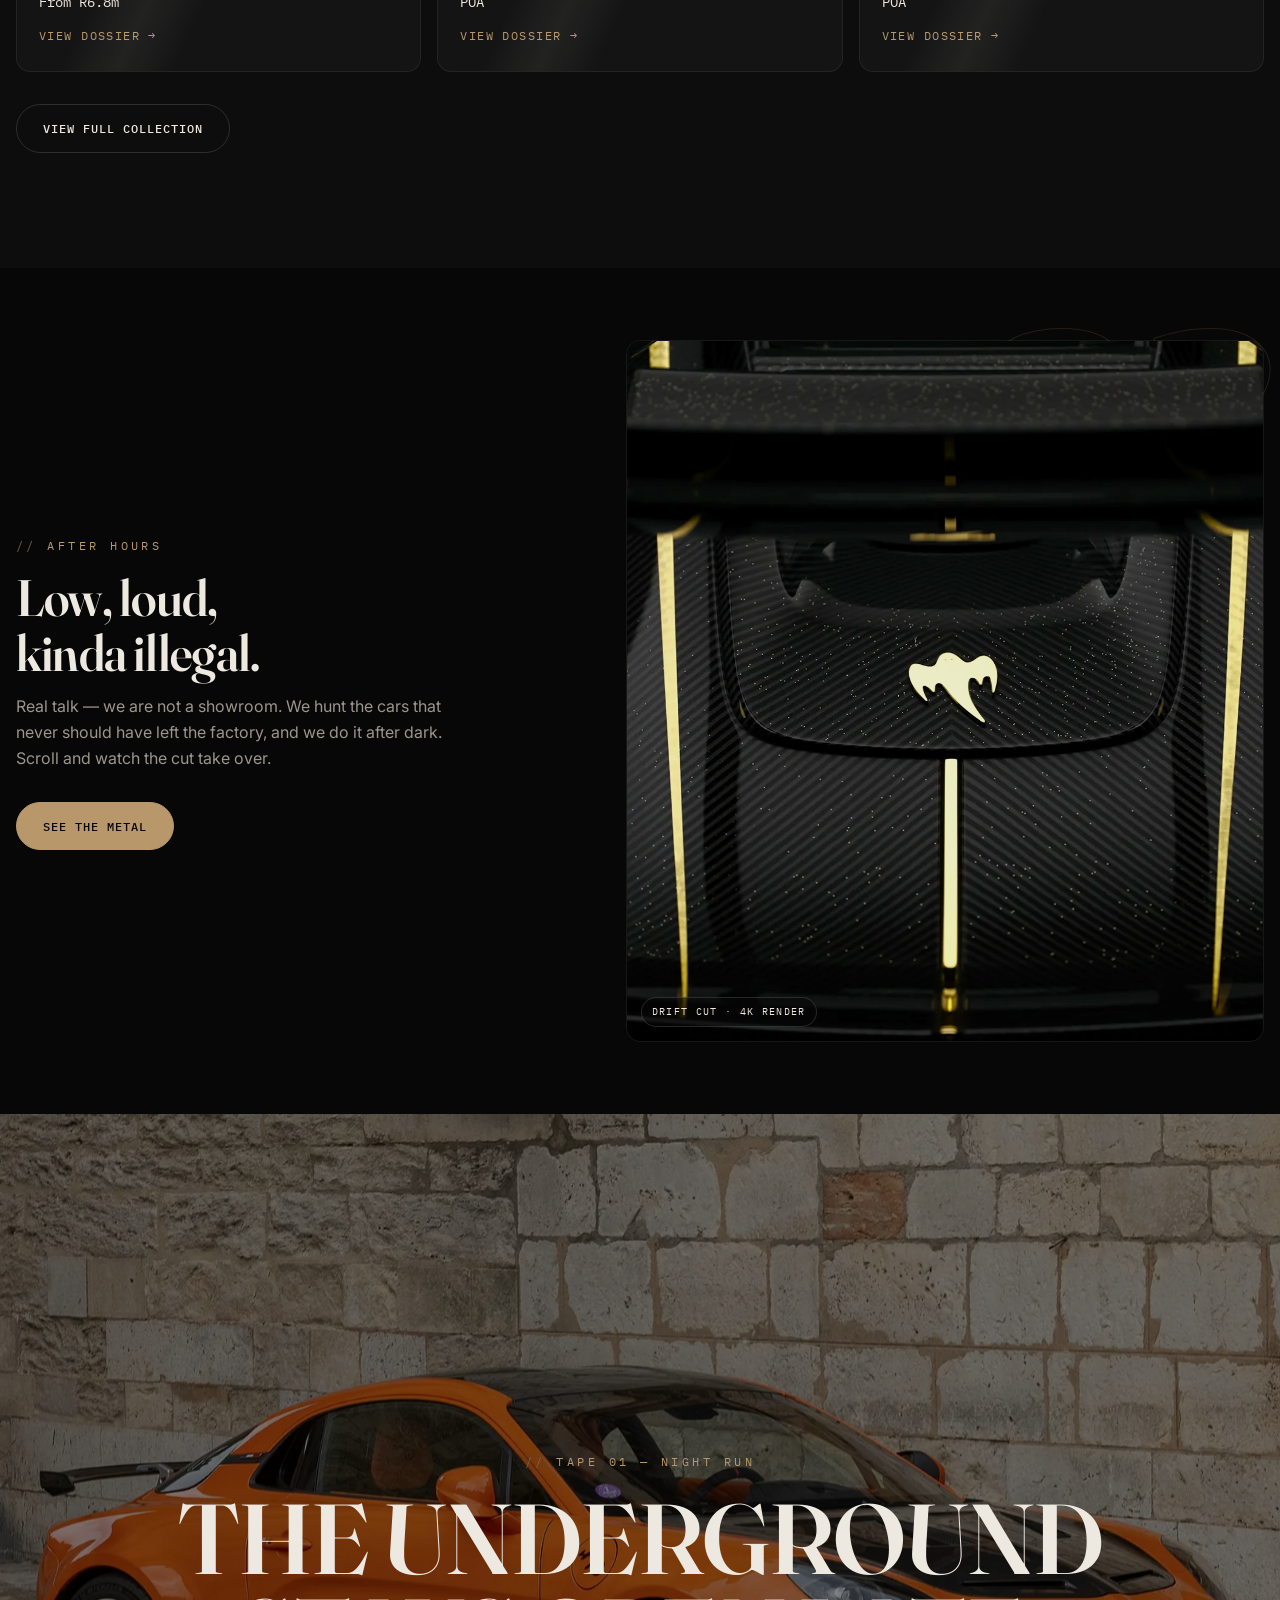
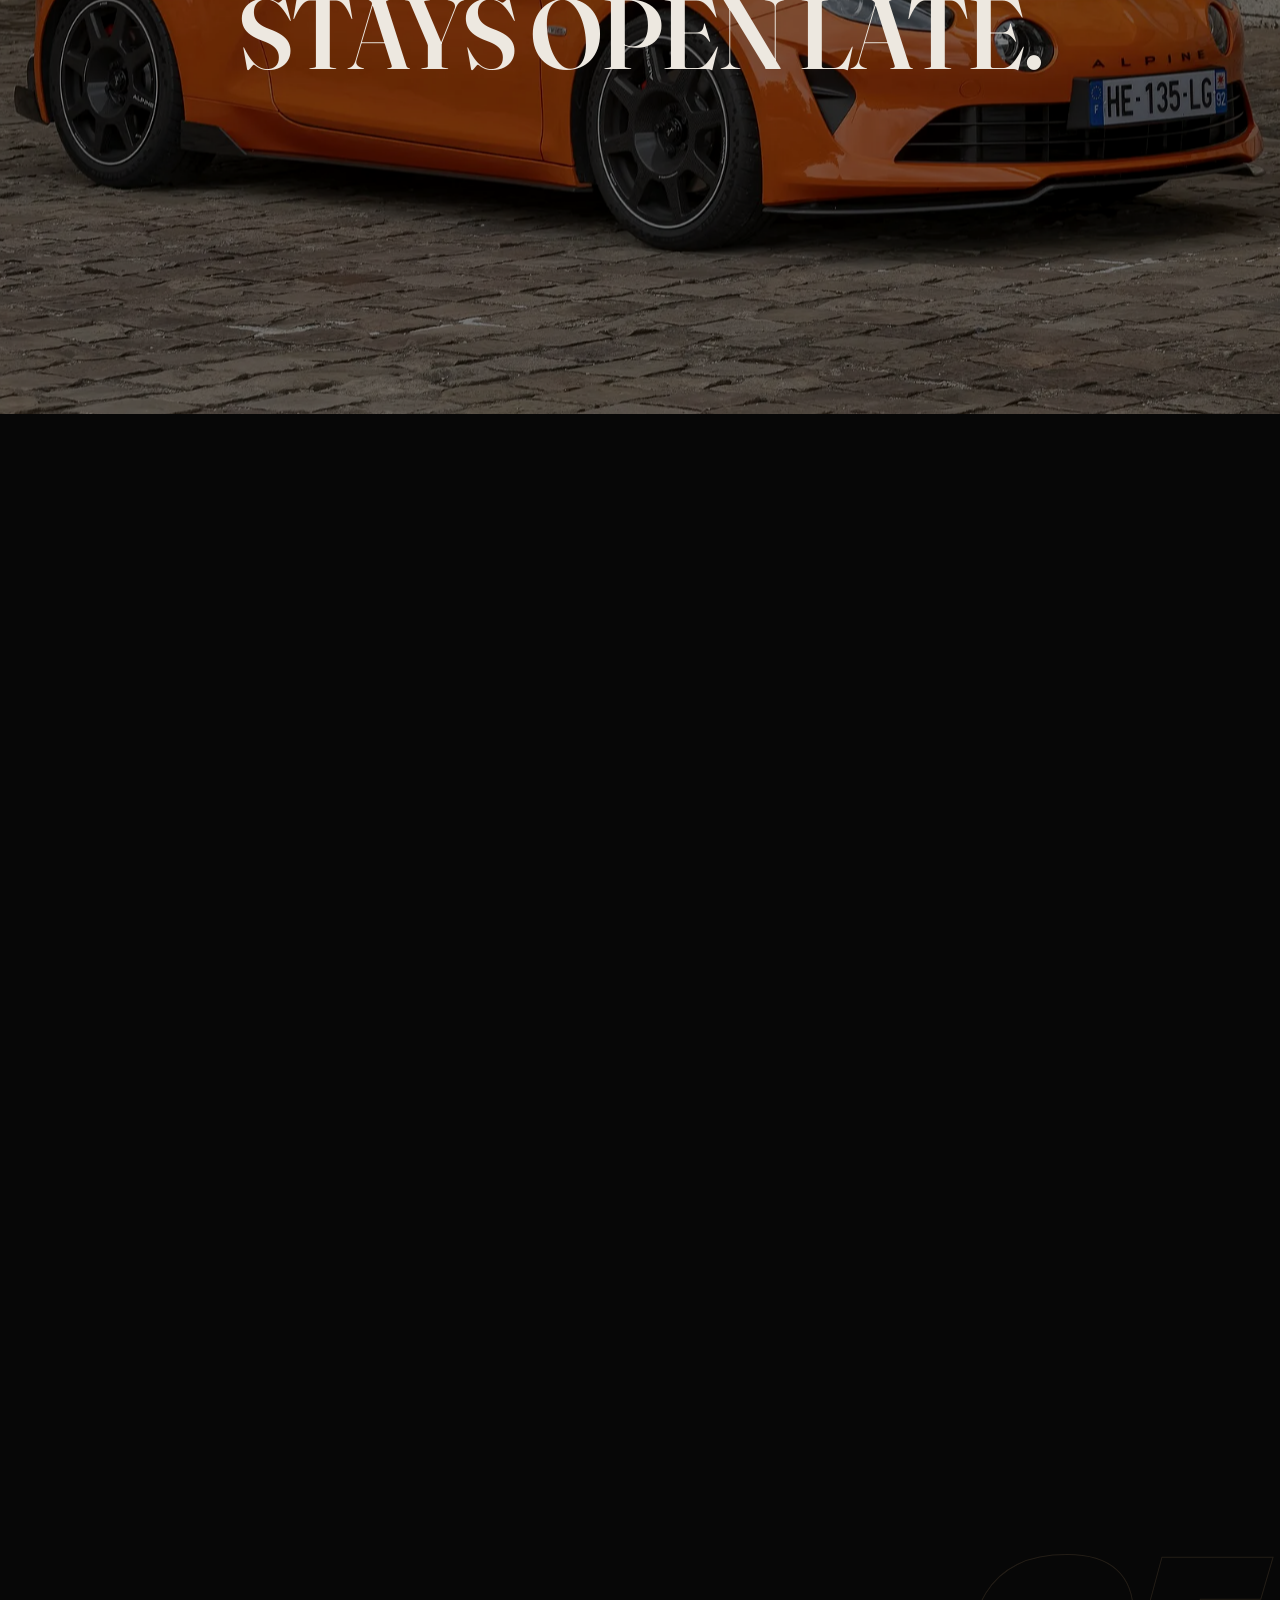
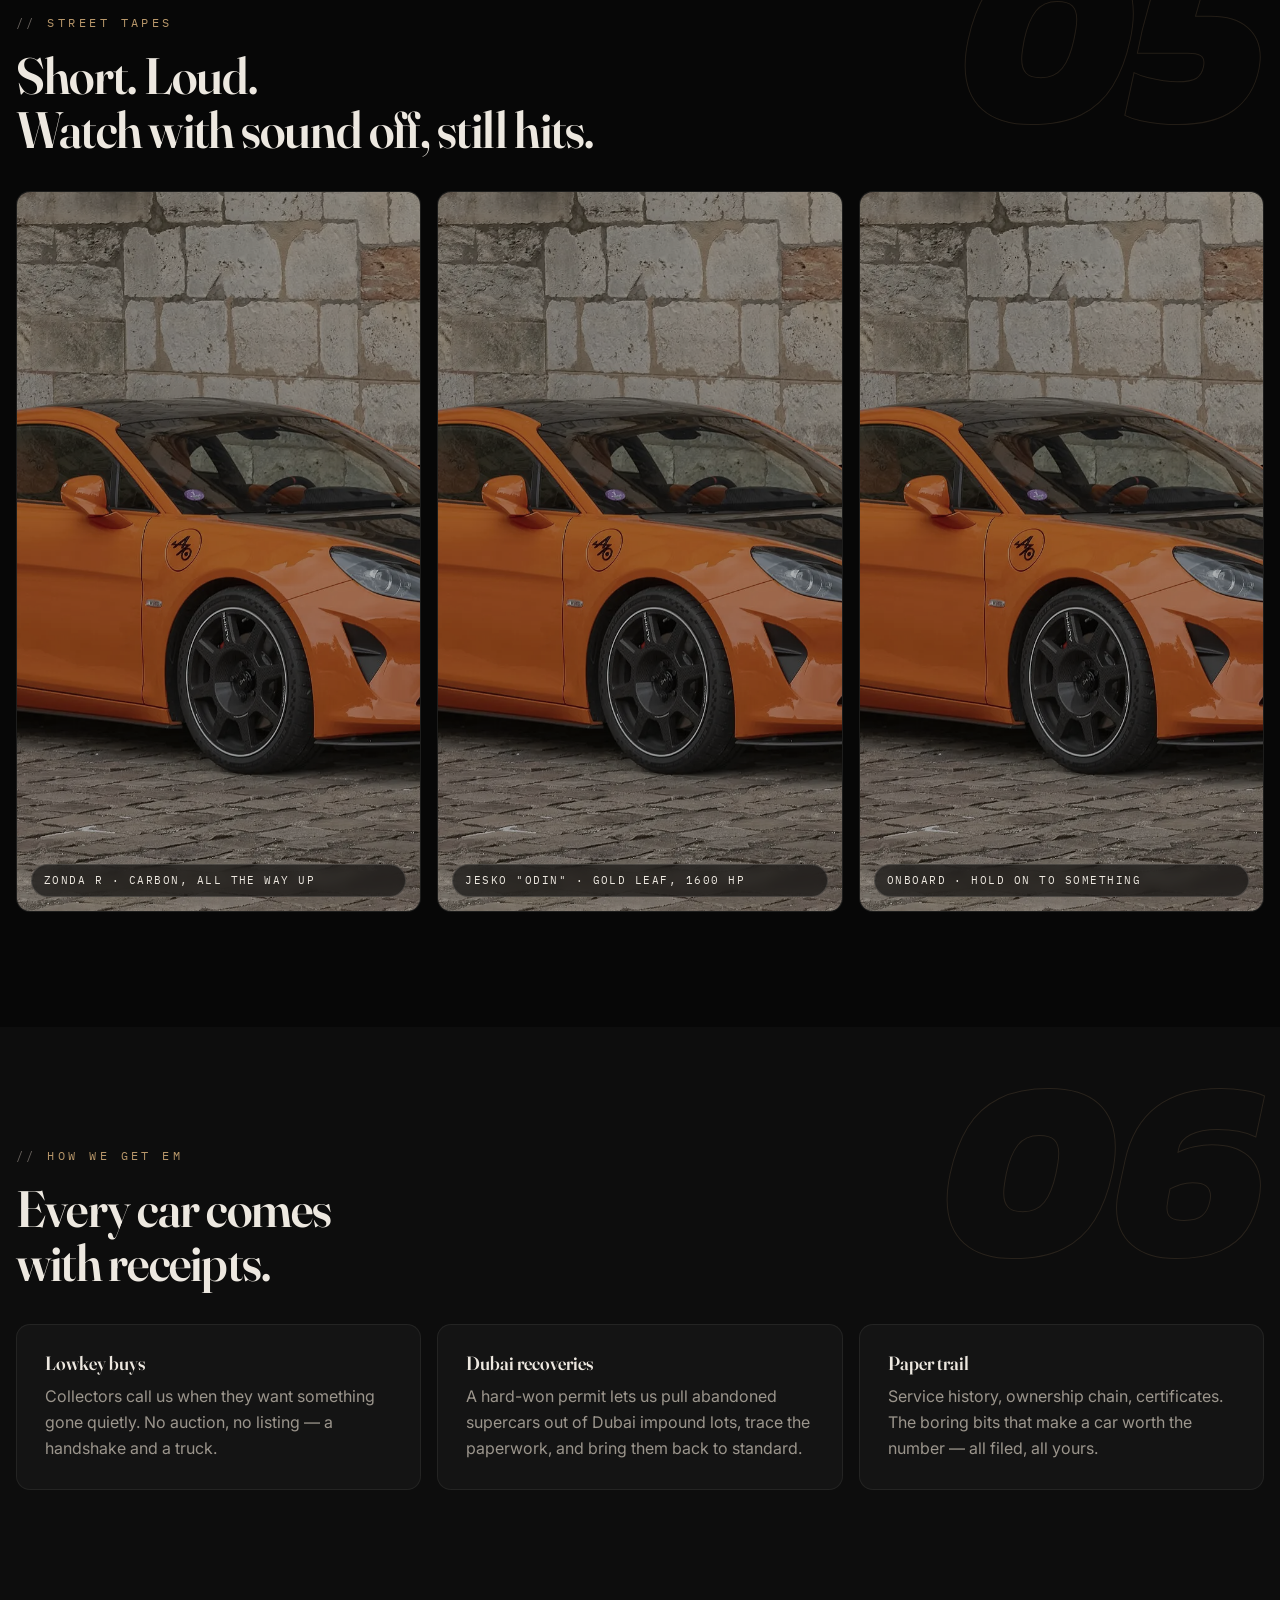
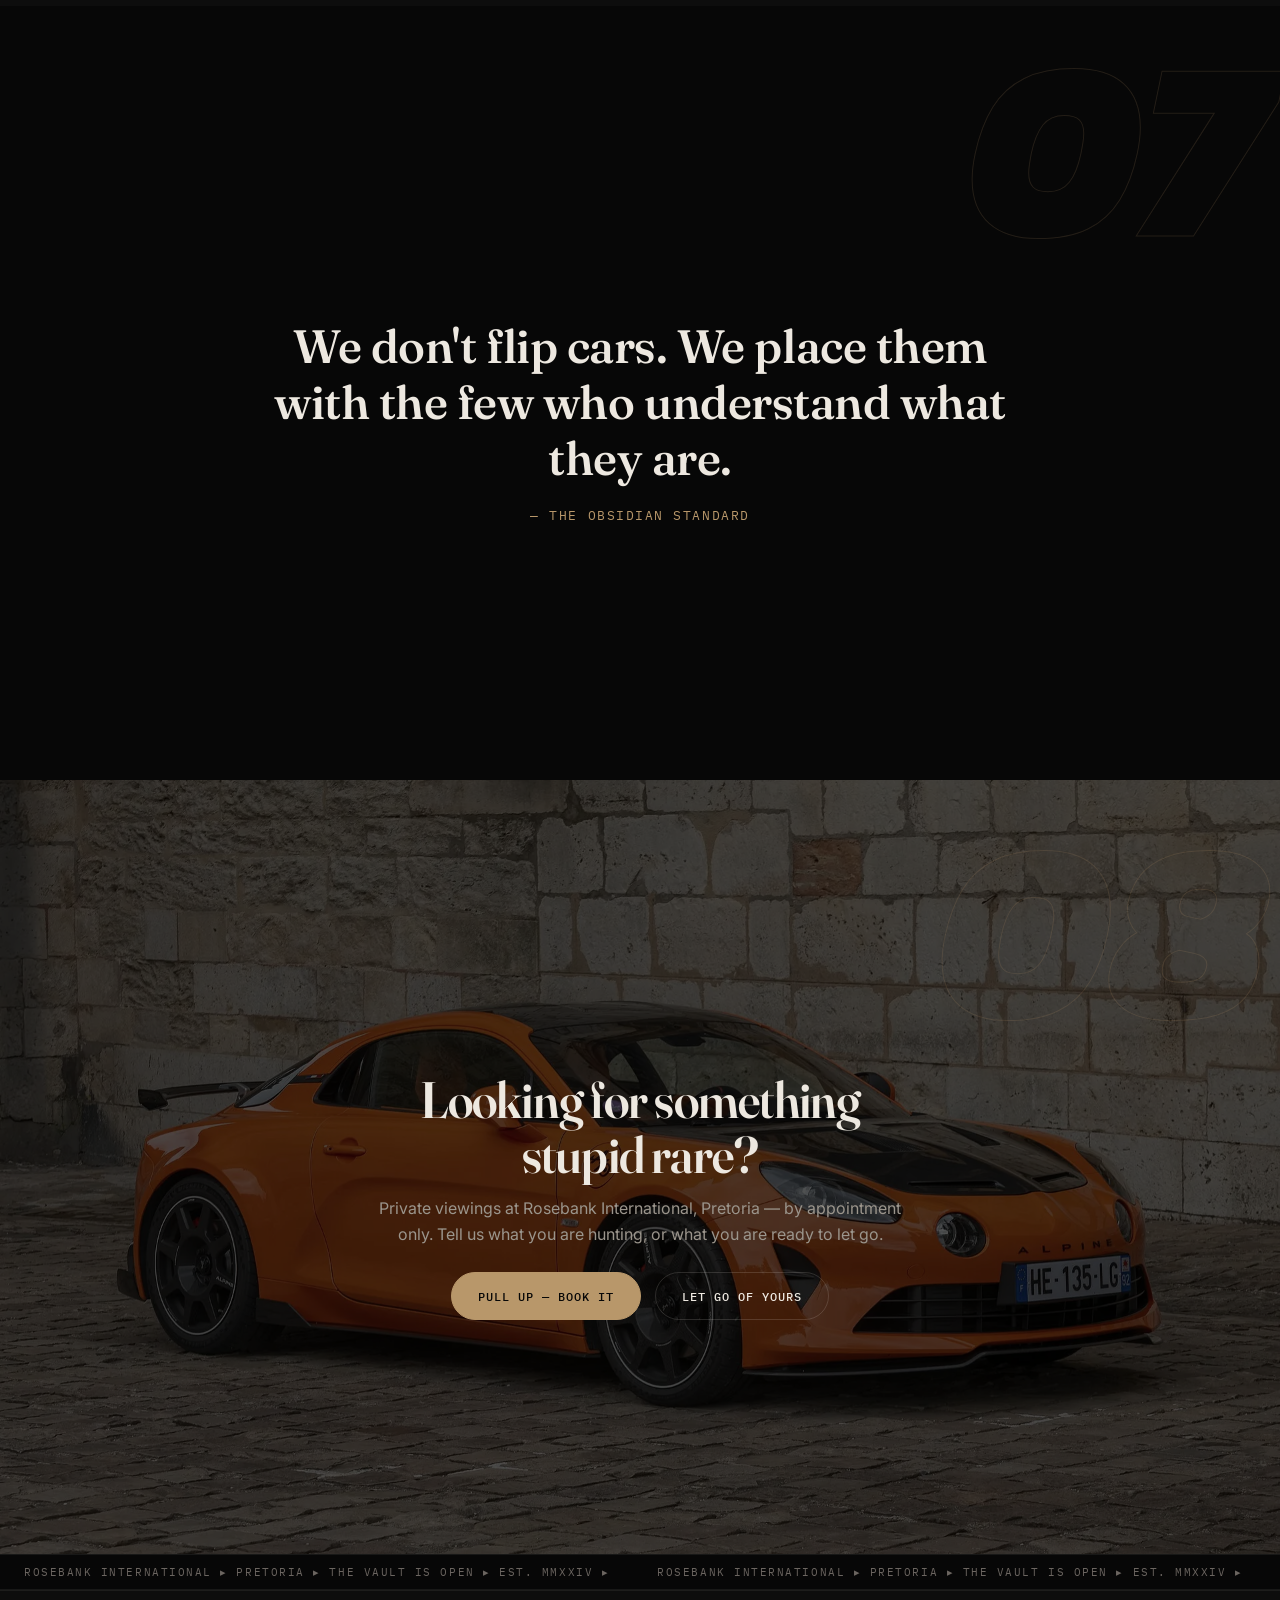
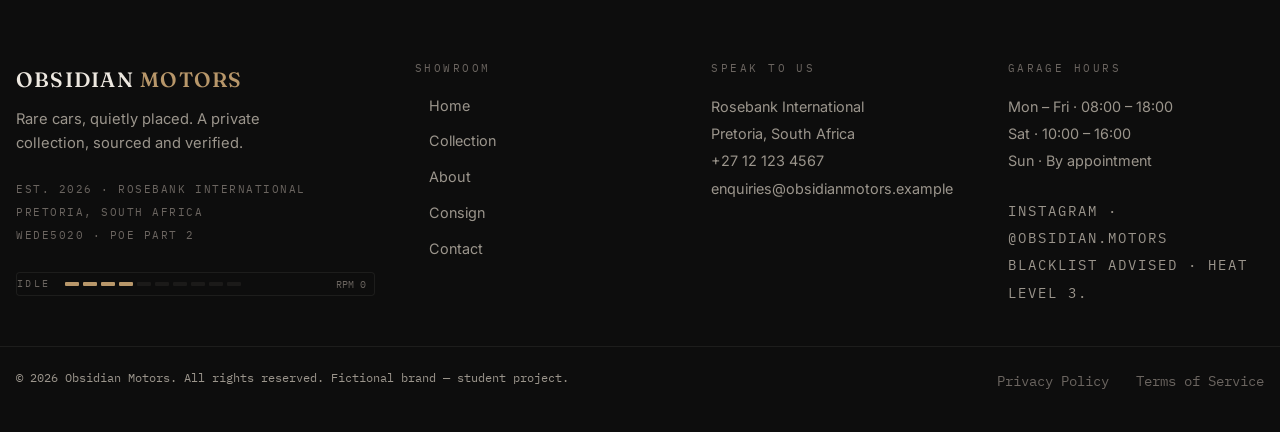
==== commit 0a908490: "readme + simpler comments" ====
--- a/index.html
+++ b/index.html
@@ -26,7 +26,7 @@
 <body><div class="vignette" aria-hidden="true"></div>
 <div id="page-fade" aria-hidden="true"></div>
 
-  <!-- intro: crystal ritual. count 000→100, light sweep, quarter turn, wordmark, out -->
+  <!-- intro bit at the start, counts up then goes away -->
   <div id="intro" aria-hidden="true">
     <div class="intro-inner">
       <div class="intro-gem-wrap">
@@ -63,7 +63,7 @@
 
   <main>
 
-    <!-- HERO — full-screen Pagani film, scroll scrubs the footage -->
+    <!-- big video at the top, moves when u scroll -->
     <section class="hero-vid" id="hero">
       <video id="hero-video" poster="assets/images/still-zonda-mileson.webp" autoplay muted loop playsinline preload="auto">
         <source src="assets/videos/hero.mp4" type="video/mp4" />
@@ -77,11 +77,11 @@
           <a href="collection.html" class="btn">Peep the vault</a>
           <a href="contact.html" class="btn-outline">Hit us up</a>
         </div>
-        <p class="hero-hint">Scroll — the film scrubs with you</p>
-      </div>
-    </section>
-
-    <!-- NFS-style mono ticker -->
+        <p class="hero-hint">Scroll, the video moves with you</p>
+      </div>
+    </section>
+
+    <!-- moving text strip -->
     <div class="ticker" aria-hidden="true">
       <div class="ticker-track">
         <span>Blacklist advisory</span><span><b>Pagani Zonda</b> spotted</span><span>Rosebank International</span><span>Koenigsegg Jesko · 1600 hp</span><span>V12 secured</span><span>Viewing by appointment</span><span>Black on black</span>
@@ -89,7 +89,7 @@
       </div>
     </div>
 
-    <!-- featured metal -->
+    <!-- the 3 cars -->
     <section class="section" id="featured" style="background:var(--carbon);">
       <div class="wrap">
         <span class="eyebrow">Current inventory</span>
@@ -130,7 +130,7 @@
       </div>
     </section>
 
-    <!-- text left, vertical cut right — scroll past and the cut eats the screen -->
+    <!-- words on the left, video on the right. it gets big when u scroll past lol -->
     <section class="section" id="grow-sec" style="position:relative; overflow:hidden; padding:0; background:var(--void);">
       <div class="wrap grow-grid">
         <div class="reveal">
@@ -148,7 +148,7 @@
       </div>
     </section>
 
-    <!-- full-bleed sticky film break — the night drive -->
+    <!-- big video that sticks while u scroll -->
     <section class="vidbreak" id="break">
       <div class="vidbreak-sticky">
         <video autoplay muted loop playsinline preload="auto" data-break-vid>
@@ -161,7 +161,7 @@
       </div>
     </section>
 
-    <!-- vertical tapes -->
+    <!-- the 3 small videos -->
     <section class="section" id="tapes">
       <div class="wrap">
         <span class="eyebrow">Street tapes</span>
@@ -189,7 +189,7 @@
       </div>
     </section>
 
-    <!-- sourcing -->
+    <!-- how we get the cars -->
     <section class="section" id="sourcing" style="background:var(--carbon);">
       <div class="wrap">
         <span class="eyebrow">How we get em</span>
@@ -220,7 +220,7 @@
       </div>
     </section>
 
-    <!-- closing film — the ultrawide CTA -->
+    <!-- last video + contact buttons -->
     <section class="section centered" id="cta" style="position:relative; overflow:hidden;">
       <video autoplay muted loop playsinline preload="auto" style="position:absolute; inset:0; width:100%; height:100%; object-fit:cover; filter:saturate(.8) brightness(.32);">
         <source src="assets/videos/cta-bg.mp4" type="video/mp4" />
--- a/css/base.css
+++ b/css/base.css
@@ -2,37 +2,34 @@
 
 /* ---------- tokens ---------- */
 :root {
-  /* surfaces — obsidian scale, warm-neutral, no blue tint */
+  /* background colours */
   --void:   #070707;
   --carbon: #0d0d0d;
   --panel:  #141414;
   --raise:  #1b1a19;
 
-  /* hairlines */
+  /* thin lines */
   --line:   rgba(237, 232, 224, .07);
   --line-2: rgba(237, 232, 224, .15);
 
-  /* text — warm neutrals (never pure white) */
-  --chrome: #ede8e0;   /* primary — warm bone */
-  --steel:  #9b958c;   /* secondary — warm stone */
-  --faint:  #6b6560;   /* captions / tertiary */
+  /* text colours, off white not pure white */
+  --chrome: #ede8e0;   /* main text colour */
+  --steel:  #9b958c;   /* second text colour */
+  --faint:  #6b6560;   /* small grey text */
 
-  /* the ONE saturated accent — muted garage gold (single hue, no second saturation) */
+  /* the one gold colour lol, only gold we use */
   --gold:     #b8976a;
   --gold-dim: #8a6d4a;
-  --ember:    var(--gold-dim); /* required * uses gold-dim so no second hue ships */
+  --ember:    var(--gold-dim); /* darker gold, same colour just darker */
 
-  /* metrics — thinner, uses more screen, real cinema */
+  /* sizes and stuff */
   --max:   1320px;
   --wide:  1520px;
   --radius: 14px;
   --gap:   16px;
   --nav-h: 56px;
 
-  /* the editorial trio:
-     Fraunces  — high-contrast display serif (the voice)
-     Inter     — quiet grotesk body
-     IBM Plex  — HUD readouts, mono technical labels */
+  /* fonts: fancy one for headings, normal one for words, mono for small labels */
   --font-display: "Fraunces", "Cormorant Garamond", Georgia, serif;
   --font-body:    "Inter", ui-sans-serif, system-ui, sans-serif;
   --font-mono:    "IBM Plex Mono", ui-monospace, "SFMono-Regular", monospace;
@@ -63,7 +60,7 @@
 
 ::selection { background: var(--gold); color: var(--void); }
 
-/* keyboard focus — visible everywhere (accessibility floor) */
+/* gold outline when u tab through, so u can see where u are */
 :focus-visible { outline: 2px solid var(--gold); outline-offset: 3px; border-radius: 4px; }
 
 /* ---------- typography ---------- */
@@ -82,7 +79,7 @@
 
 .lead { font-size: clamp(1.05rem, .95rem + .5vw, 1.3rem); color: var(--chrome); max-width: 62ch; line-height: 1.55; }
 
-/* eyebrow — small mono label, the HUD voice of the site */
+/* small label above headings */
 .eyebrow {
   display: inline-block;
   font-family: var(--font-mono);
@@ -94,8 +91,8 @@
 }
 .eyebrow::before { content: "// "; color: var(--faint); }
 
-/* ---------- atmosphere (pure CSS lighting) ---------- */
-/* one faint warm pool from above — the garage is never flat black */
+/* ---------- background glow ---------- */
+/* soft gold glow up top so its not just flat black */
 body::before {
   content: "";
   position: fixed; inset: 0;
@@ -104,17 +101,17 @@
     radial-gradient(900px 700px at 8% 108%, rgba(184, 151, 106, .028), transparent 55%);
   pointer-events: none; z-index: 0;
 }
-/* fine film grain — the cinematic tooth */
+/* grainy overlay for texture */
 body::after {
   content: "";
   position: fixed; inset: 0; z-index: 1;
   pointer-events: none; opacity: .04; mix-blend-mode: overlay;
   background-image: url("data:image/svg+xml,%3Csvg xmlns='http://www.w3.org/2000/svg' width='140' height='140'%3E%3Cfilter id='n'%3E%3CfeTurbulence type='fractalNoise' baseFrequency='.85' numOctaves='2'/%3E%3C/filter%3E%3Crect width='100%25' height='100%25' filter='url(%23n)'/%3E%3C/svg%3E");
 }
-/* keep real content above the atmosphere layers */
+/* keep everything above the background bits */
 header, main, footer { position: relative; z-index: 2; }
 
-/* ---------- reduced motion (blanket rule) ---------- */
+/* ---------- turn off animation if the user asked for that ---------- */
 @media (prefers-reduced-motion: reduce) {
   html { scroll-behavior: auto; }
   *, *::before, *::after { animation-duration: .01ms !important; animation-iteration-count: 1 !important; transition-duration: .01ms !important; }
--- a/css/layout.css
+++ b/css/layout.css
@@ -21,13 +21,13 @@
 .nav-inner { max-width: var(--wide); margin: 0 auto; min-height: var(--nav-h);
   padding: 10px var(--gap); display: flex; align-items: center; justify-content: space-between; gap: 20px; }
 
-/* wordmark: serif capitals + the obsidian crystal sitting in the name */
+/* logo with the little crystal pic */
 .nav-logo { font-family: var(--font-display); font-weight: 600; letter-spacing: .14em;
   text-transform: uppercase; color: var(--chrome); font-size: .98rem; display: inline-flex; align-items: center; gap: 10px; }
 .nav-logo .crystal { width: 13px; height: 13px; flex: 0 0 auto; }
 .nav-logo span { color: var(--gold); }
 
-/* links read like HUD labels — mono, tracked, quiet until touched */
+/* nav links, grey until u hover */
 .nav-links { list-style: none; display: flex; gap: 30px; }
 .nav-links a {
   font-family: var(--font-mono); font-size: .7rem; letter-spacing: .18em; text-transform: uppercase;
@@ -43,7 +43,7 @@
 .nav-cta:hover, .nav-cta.is-current { border-color: var(--gold); color: var(--gold); }
 .nav-actions { display: flex; align-items: center; gap: 12px; }
 
-/* mobile hamburger (hidden on desktop) */
+/* menu button, only on phones */
 .nav-toggle { display: none; width: 42px; height: 42px; border: 1px solid var(--line-2); border-radius: 10px;
   background: transparent; cursor: pointer; position: relative; }
 .nav-toggle span, .nav-toggle span::before, .nav-toggle span::after {
@@ -55,7 +55,7 @@
 .nav.is-open .nav-toggle span::before { transform: translate(-50%, -50%) rotate(45deg); top: 0; }
 .nav.is-open .nav-toggle span::after  { transform: translate(-50%, -50%) rotate(-45deg); top: 0; }
 
-/* page fade — lil blink between pages, still cinematic */
+/* quick fade between pages */
 #page-fade { display: none; }
 .js #page-fade { display: block; position: fixed; inset: 0; z-index: 999; background: var(--void);
   pointer-events: none; opacity: 1; }
@@ -63,9 +63,7 @@
 .js #page-fade.is-leaving { opacity: 1; pointer-events: all; transition: opacity .32s var(--ease); }
 @keyframes fadeOut { to { opacity: 0; } }
 
-/* ---------- intro (brand ritual, takes over once per session on home) ----------
-   sequence: black → counter climbs 000→100 → gold hairline sweep across the
-   crystal → quarter turn + refraction flash → letters slide in → fade to hero. */
+/* ---------- intro (plays once on home) ---------- */
 #intro { display: none; }
 .js #intro { position: fixed; inset: 0; z-index: 300; background: var(--void);
   display: grid; place-items: center; overflow: hidden; cursor: pointer; }
@@ -77,12 +75,12 @@
              intro-gem-turn 1.1s cubic-bezier(.76,0,.24,1) 1.8s forwards; }
 @keyframes intro-gem-in { to { opacity: 1; transform: scale(1) rotateY(0); } }
 @keyframes intro-gem-turn { to { transform: scale(1) rotateY(360deg); } }
-/* the gold hairline sweep driving across the facets */
+/* shiny line that goes across */
 .intro-sweep { position: absolute; inset: -12px; pointer-events: none;
   background: linear-gradient(100deg, transparent 42%, rgba(184,151,106,.85) 50%, transparent 58%);
   transform: translateX(-130%); animation: intro-sweep .8s cubic-bezier(.76,0,.24,1) 1.1s forwards; mix-blend-mode: screen; }
 @keyframes intro-sweep { to { transform: translateX(130%); } }
-/* one-frame refraction flash when the turn finishes */
+/* quick flash at the end */
 .intro-flash { position: absolute; inset: -20px; background: #fff; opacity: 0; mix-blend-mode: screen; pointer-events: none;
   animation: intro-flash .18s linear 2.75s forwards; }
 @keyframes intro-flash { 0% { opacity: 0; } 35% { opacity: .12; } 100% { opacity: 0; } }
@@ -105,16 +103,16 @@
 /* percentage counter, bottom left */
 .intro-count { position: absolute; left: 22px; bottom: 20px; font-family: var(--font-mono);
   font-size: 11px; letter-spacing: .18em; color: var(--gold); }
-/* gold hairline along the very bottom edge */
+/* gold line at the very bottom */
 .intro-hair { position: absolute; left: 0; bottom: 0; height: 1px; width: 100%;
   background: var(--gold); transform: scaleX(0); transform-origin: left;
   animation: intro-hair 2.1s cubic-bezier(.76,0,.24,1) .1s forwards; }
 @keyframes intro-hair { to { transform: scaleX(1); } }
-/* while the intro plays the page is locked so no one scrolls through it */
+/* locks scrolling while the intro plays */
 .intro-lock { overflow: hidden; }
 @media (prefers-reduced-motion: reduce) { .js #intro { display: none; } }
 
-/* hero vid — full screen, scroll scrubs it */
+/* big video, moves when u scroll */
 .hero-vid { position: relative; height: 100vh; min-height: 560px; overflow: hidden; background: #040404; }
 .hero-vid video { position: absolute; inset: 0; width: 100%; height: 100%; object-fit: cover;
   filter: saturate(.9) contrast(1.08) brightness(.88); will-change: transform, filter; }
@@ -130,7 +128,7 @@
 .hero-hint { margin-top: 14px; font-family: var(--font-mono); font-size: .66rem; letter-spacing: .16em;
   text-transform: uppercase; color: var(--faint); }
 
-/* grow section — text left, vertical cut right; the cut eats the screen on scroll */
+/* words left, video right. video gets huge on scroll */
 .grow-grid { display: grid; grid-template-columns: .95fr 1.05fr; gap: 32px; align-items: center;
   min-height: 86vh; padding: 72px var(--gap); }
 .grow-vid-wrap { position: relative; height: 78vh; min-height: 480px; overflow: hidden;
@@ -166,14 +164,14 @@
 .footer-bottom a { color: var(--faint); margin-left: 20px; }
 .footer-bottom a:hover { color: var(--gold); }
 
-/* ---------- centered frames (CTA sections, 404) ---------- */
+/* ---------- centered pages (contact bit, 404) ---------- */
 .centered { min-height: 86vh; display: flex; flex-direction: column; align-items: center; justify-content: center; text-align: center; padding: 120px var(--gap) 60px; }
 .centered .code { font-family: var(--font-display); font-size: clamp(4rem, 3rem + 10vw, 12rem); font-weight: 550; color: var(--panel);
   letter-spacing: .02em; -webkit-text-stroke: 1px var(--line-2); }
 .centered h1 { font-size: clamp(1.5rem, 1rem + 1.5vw, 2.2rem); margin: 0 0 14px; }
 .centered p { margin-bottom: 28px; }
 
-/* responsive — thinner = more screen, ya feel */
+/* phone sizes */
 @media (max-width: 860px) {
   .nav-links { display: none; }
   .nav-links.is-open {
@@ -193,4 +191,4 @@
   .footer-grid { grid-template-columns: 1fr; gap: 30px; }
 }
 
-/* reduced motion — no fancy, just show it. a11y first */
+/* no animation mode, just show everything */
--- a/css/components.css
+++ b/css/components.css
@@ -21,7 +21,7 @@
 }
 .js .section.is-in, .js .reveal.is-in { opacity: 1; transform: none; }
 
-/* ---------- media plates (real photographs, dark-graded) ---------- */
+/* ---------- pics ---------- */
 .ph {
   position: relative;
   border: 1px dashed var(--line-2);
@@ -60,26 +60,26 @@
   font-size: .72rem; letter-spacing: .1em; color: var(--chrome); background: rgba(7,7,7,.6);
   border: 1px solid var(--line-2); border-radius: 6px; padding: 3px 8px; }
 
-/* ---------- panels & stats ---------- */
+/* ---------- boxes ---------- */
 .panel { background: var(--panel); border: 1px solid var(--line); border-radius: var(--radius); padding: 28px;
   transition: border-color .3s, transform .3s var(--ease); }
 .panel:hover { border-color: var(--line-2); transform: translateY(-4px); }
 
 
-/* ---------- editorial / quotes ---------- */
+/* ---------- quotes ---------- */
 blockquote { font-family: var(--font-display); font-weight: 550; font-size: clamp(1.6rem, 1rem + 2.4vw, 3rem);
   color: var(--chrome); line-height: 1.2; max-width: 24ch; letter-spacing: -.01em; }
 cite { display: block; margin-top: 20px; font-style: normal; font-family: var(--font-mono); font-size: .8rem;
   letter-spacing: .12em; color: var(--gold); text-transform: uppercase; }
 
-/* ---------- garage-door section reveal (the NFS-MW nod) ---------- */
-/* a thin industrial divider: mono bay number + hairlinetick strip */
+/* ---------- the little divider lines with numbers ---------- */
+/* thin line with a number in the middle */
 .bay-rule { display: flex; align-items: center; gap: 18px; max-width: var(--max); margin: 0 auto; padding: 0 var(--gap) 34px;
   font-family: var(--font-mono); font-size: .62rem; letter-spacing: .3em; text-transform: uppercase; color: var(--faint); }
 .bay-rule::before, .bay-rule::after { content: ""; height: 1px; flex: 1; background: var(--line); }
 .bay-rule b { color: var(--gold); font-weight: 500; }
 
-/* ---------- about page: channels + values ---------- */
+/* ---------- about page bits ---------- */
 .channel { display: grid; grid-template-columns: 72px 1fr 1fr; gap: 36px; align-items: start; margin-bottom: 64px; }
 .channel--reverse .channel-img { order: -1; }
 .channel-num { font-family: var(--font-mono); font-size: 2.4rem; font-weight: 500; color: var(--gold); opacity: .5; }
@@ -106,7 +106,7 @@
 .field textarea { min-height: 130px; resize: vertical; }
 .form-note { font-family: var(--font-mono); font-size: .74rem; color: var(--faint); margin-top: 14px; }
 
-/* ordered process list */
+/* numbered list */
 ul.process { list-style: none; margin-top: 10px; counter-reset: step; }
 ul.process li { padding: 16px 0; border-top: 1px solid var(--line); color: var(--steel);
   display: flex; gap: 14px; align-items: baseline; }
@@ -136,8 +136,8 @@
 .legal a { color: var(--gold); }
 .legal-updated { font-family: var(--font-mono); font-size: .78rem; color: var(--faint); margin-bottom: 10px; }
 
-/* ---------- NFS-flavoured marquee ticker ---------- */
-/* a mono loop strip, sits between the hero and the cards */
+/* ---------- moving text strip ---------- */
+/* sits between the big video and the cars */
 .ticker { overflow: hidden; border-top: 1px solid var(--line); border-bottom: 1px solid var(--line);
   background: var(--carbon); padding: 14px 0; }
 .ticker-track { display: flex; gap: 48px; width: max-content; animation: ticker-run 28s linear infinite; }
@@ -146,8 +146,8 @@
 .ticker b { color: var(--gold); font-weight: 500; }
 @keyframes ticker-run { to { transform: translateX(-50%); } }
 
-/* ---------- full-bleed video break ---------- */
-/* sticky bg: the vid pins itself while the type scrolls over it */
+/* ---------- big video section ---------- */
+/* video sticks in place while the words scroll over it */
 .vidbreak { position: relative; height: 220vh; }
 .vidbreak-sticky { position: sticky; top: 0; height: 100vh; overflow: hidden; display: grid; place-items: center; }
 .vidbreak video { position: absolute; inset: 0; width: 100%; height: 100%; object-fit: cover;
@@ -156,8 +156,8 @@
 .vidbreak h2 { font-size: clamp(2.6rem, 1.4rem + 6vw, 6.4rem); text-transform: uppercase; letter-spacing: -.02em; line-height: .95; }
 .vidbreak .eyebrow { margin-bottom: 20px; }
 
-/* ---------- vertical tape trio ---------- */
-/* three 9:16 cuts in a row — hover lifts and unmutes the grade */
+/* ---------- the 3 upright videos ---------- */
+/* 3 tall videos in a row, they light up on hover */
 .tapes { display: grid; grid-template-columns: repeat(3, 1fr); gap: var(--gap); }
 .tape { position: relative; aspect-ratio: 9 / 16; overflow: hidden; border-radius: var(--radius);
   border: 1px solid var(--line); background: var(--carbon); }
@@ -169,8 +169,8 @@
   background: rgba(7,7,7,.6); border: 1px solid var(--line-2); border-radius: 999px; padding: 7px 12px;
   backdrop-filter: blur(6px); }
 
-/* ---------- footer rpm strip ---------- */
-/* an rpm bar that idles in the footer — pure decoration */
+/* ---------- footer rpm bar ---------- */
+/* just for looks tbh */
 .rpm { display: flex; align-items: center; gap: 14px; margin-top: 26px; }
 .rpm-label { font-family: var(--font-mono); font-size: .62rem; letter-spacing: .24em; text-transform: uppercase; color: var(--faint); }
 .rpm-bar { display: flex; gap: 4px; }
--- a/css/motion.css
+++ b/css/motion.css
@@ -1,16 +1,16 @@
 /* motion.css - animation styles, colours from base.css */
-/* grain - film tooth, 3% */
+/* grainy bits */
 body::after { opacity:.03; animation: grainMove 0.8s steps(4) infinite; }
 @keyframes grainMove { 0%{background-position:0 0} 100%{background-position:140px 140px} }
 @media (prefers-reduced-motion: reduce) { body::after{ animation:none; } }
-/* vignette - edges go dark like night, draws eye center */
+/* dark edges */
 .vignette{ position:fixed; inset:0; pointer-events:none; z-index:1; background:radial-gradient(ellipse at center, transparent 62%, rgba(0,0,0,.55) 100%); }
-/* gold brackets - 12px corner, hud chrome */
+/* gold corners */
 .bracket{ position:relative; }
 .bracket::before, .bracket::after{ content:""; position:absolute; width:12px; height:12px; border-color:var(--gold); border-style:solid; pointer-events:none; }
 .bracket::before{ top:0; left:0; border-width:1px 0 0 1px; }
 .bracket::after{ bottom:0; right:0; border-width:0 1px 1px 0; }
-/* marquee - mono, gold on black */
+/* moving text */
 .marquee{ overflow:hidden; white-space:nowrap; background:var(--void); border-top:1px solid var(--line); border-bottom:1px solid var(--line); padding:10px 0; font:11px "IBM Plex Mono",monospace; letter-spacing:.14em; text-transform:uppercase; color:var(--faint); }
 .marquee-inner{ display:inline-flex; animation: marquee 30s linear infinite; }
 .marquee span{ padding:0 24px; }
@@ -31,27 +31,26 @@
 .heat{ height:2px; background:var(--line); margin-top:16px; position:relative; }
 .heat-fill{ position:absolute; left:0; top:0; bottom:0; width:0; background:var(--gold); transition:width .3s; }
 .heat-label{ font:10px "IBM Plex Mono",monospace; letter-spacing:.14em; color:var(--faint); margin-top:8px; }
-/* gate overlay already in transition.js, ensure hidden */
+/* the page door thing lives in transition.js, keep it hidden here */
 #gate[hidden]{ display:none !important; }
-/* Kanit display nfs */
+/* big italic headings font */
 .display-nfs{ font-family:"Kanit", Fraunces, serif; font-weight:800; font-style:italic; letter-spacing:-.02em; text-transform:uppercase; }
-/* rpm ticker */
+/* rpm bar */
 .rpm{ height:24px; background:conic-gradient(from -90deg, var(--gold) var(--rpm,0%), transparent 0); border:1px solid var(--line); border-radius:4px; position:relative; }
 .rpm::after{ content:"RPM " attr(data-rpm); position:absolute; right:8px; top:50%; transform:translateY(-50%); font:10px "IBM Plex Mono",monospace; color:var(--faint); }
 
-/* nav compacts once you've started the scroll */
+/* nav gets smaller on scroll */
 .nav{ transition:none; }
 .nav.nav-compact{ backdrop-filter: blur(10px); }
 
-/* ghost chapter numbers per section, NFS HUD flavor */
+/* big faded numbers behind each section */
 .chap-num{ position:absolute; top:-.06em; right:1vw; font:800 italic 20vw "Kanit",sans-serif; line-height:1;
   -webkit-text-stroke:1px rgba(184,151,106,.16); color:transparent; pointer-events:none; z-index:0; }
 main > section{ isolation:isolate; }
-/* keep content above the ghost numbers. skip the hero though - its video + scrim
-   need to stay absolute or the whole copy block drops below the fold (found that out the hard way) */
+/* keep words above the big numbers. hero is left alone or the text falls off lol */
 main > section:not(.hero-vid) > .wrap, main > section:not(.hero-vid) > *:not(.chap-num):not(video){ position:relative; z-index:1; }
 
-/* chapter hud, right edge, mono */
+/* little chapter thing on the right side */
 .chap-hud{ position:fixed; right:12px; top:50%; transform:translateY(-50%); z-index:50;
   display:flex; align-items:center; gap:10px; pointer-events:none; }
 .chap-hud::before{ content:""; display:block; width:2px; height:110px; background:var(--line); position:relative; }
@@ -60,7 +59,7 @@
 @media (max-width:860px){ .chap-hud .chap-label{ display:none; } }
 @media (prefers-reduced-motion: reduce){ .chap-hud{ display:none; } }
 
-/* fullscreen footer takeover — clone sits hidden until the last scroll beat */
+/* big footer that pops up at the very bottom */
 .footer-full{ position:fixed; inset:0; z-index:6000; visibility:hidden; display:block;
   background:var(--void); overflow:auto; padding:10vh 20px 0;
   clip-path:inset(46% 4% 46% 4% round 14px); }
@@ -69,16 +68,16 @@
 .footer-watermark{ position:absolute; right:-4vw; bottom:-8vh; width:60vh; height:60vh; opacity:.07; pointer-events:none; }
 @media (prefers-reduced-motion: reduce){ .footer-full{ display:none; } }
 
-/* boot flash for non-index pages when there's no gate behind us */
+/* quick loading number on the other pages */
 .boot-flash{ position:fixed; inset:0; z-index:9500; background:var(--void); display:grid; place-items:center;
   transition:opacity .18s linear; pointer-events:none; }
 .boot-flash .boot-num{ font:500 12px "IBM Plex Mono",monospace; letter-spacing:.2em; color:var(--gold); }
 .boot-flash::after{ content:""; position:absolute; left:0; bottom:0; height:1px; width:100%; background:var(--gold);
   transform:scaleX(.2); transform-origin:left; }
 
-/* ---------- hover library (all transform/opacity, all cheap) ---------- */
+/* ---------- hover stuff ---------- */
 
-/* button ignition: gold sweeps in from the left, text flips near the end */
+/* buttons fill gold from the left on hover */
 .btn{ position:relative; overflow:hidden; isolation:isolate; }
 .btn::before{ content:""; position:absolute; inset:0; z-index:-1; background:var(--gold);
   transform:scaleX(0); transform-origin:left; transition:transform .35s cubic-bezier(.22,1,.36,1); }
@@ -89,38 +88,38 @@
 .btn-outline:hover{ color:var(--void) !important; }
 .btn-outline{ position:relative; overflow:hidden; isolation:isolate; }
 
-/* underline draws from the cursor side (js flips origin) */
+/* underline starts from whichever side ur mouse came from */
 main a:not(.btn):not(.btn-outline):not(.card):not(.carousel-card), .footer a{ position:relative; }
 main a:not(.btn):not(.btn-outline):not(.card):not(.carousel-card)::after,
 .footer a::after{ content:""; position:absolute; left:0; right:0; bottom:-2px; height:1px; background:var(--gold);
   transform:scaleX(0); transform-origin:var(--ul-o, left) center; transition:transform .3s cubic-bezier(.22,1,.36,1); }
 a.ul-in:hover::after, .footer a:hover::after{ transform:scaleX(1); }
 
-/* nav wordmark letters rise on hover (motion.js splits them) */
+/* logo letters jump a bit on hover */
 .nav-logo span.l{ display:inline-block; transition:transform .3s cubic-bezier(.22,1,.36,1); }
 .nav-logo:hover span.l{ transform:translateY(-30%); }
 
-/* content images: desaturated resting state, bloom on hover */
+/* pics are greyish until u hover, then full colour */
 img.ph{ filter:grayscale(.55) brightness(.92); transition:filter .4s, transform .4s cubic-bezier(.22,1,.36,1); }
 img.ph:hover{ filter:grayscale(0) brightness(1); transform:scale(1.03); }
 
-/* footer links: arrow slides in, text nudges right */
+/* footer links move right a bit on hover */
 .footer a{ display:inline-block; transition:transform .25s cubic-bezier(.22,1,.36,1), color .25s; }
 .footer li a:hover{ transform:translateX(6px); color:var(--gold); }
 .footer li a::before{ content:"→ "; opacity:0; transform:translateX(-6px); display:inline-block; transition:opacity .25s, transform .25s; color:var(--gold); }
 .footer li a:hover::before{ opacity:1; transform:translateX(0); }
 
-/* nfs display headings lean in on hover */
+/* big headings tilt a tiny bit on hover */
 .display-nfs{ transition:transform .3s cubic-bezier(.22,1,.36,1); display:inline-block; }
 .display-nfs:hover{ transform:skewX(-2deg); }
 
-/* card tilt container needs its perspective set */
+/* needed for the card tilt to work */
 .carousel-card, .card{ transform-style:preserve-3d; }
 .tilt-sheen::after{ content:""; position:absolute; inset:0; border-radius:inherit; pointer-events:none;
   background:linear-gradient(115deg, transparent 40%, rgba(237,232,224,.07) 50%, transparent 60%);
   transform:translateX(calc(var(--sx, 0) * 1px)); transition:transform .1s linear; }
 
-/* decrypt hover on mono chips: we just flicker, js scrambles the glyphs */
+/* little labels scramble for fun on hover, js does it */
 .mono-chip{ font:10px "IBM Plex Mono",monospace; letter-spacing:.14em; color:var(--gold); }
 
 @media (prefers-reduced-motion: reduce){
@@ -132,25 +131,25 @@
   .nav-links a.is-current::after{ animation:none; }
 }
 
-/* button ignition, part 2: gold ring pings once on hover, leave snaps back quicker */
+/* buttons glow once on hover */
 .btn:hover, .btn-outline:hover{ animation:btnPing .5s cubic-bezier(.22,1,.36,1); }
 @keyframes btnPing{ 0%{ box-shadow:0 0 0 0 rgba(184,151,106,.55); } 100%{ box-shadow:0 0 0 6px rgba(184,151,106,0); } }
 .btn:not(:hover)::before, .btn-outline:not(:hover)::before{ transition-duration:.2s; }
 
-/* text links breathe a hair wider on hover, then settle back */
+/* links spread out a tiny bit on hover */
 main a:not(.btn):not(.btn-outline):not(.card):not(.carousel-card), .footer a{ transition:letter-spacing .3s cubic-bezier(.22,1,.36,1); }
 main a:not(.btn):not(.btn-outline):not(.card):not(.carousel-card):hover, .footer a:hover{ letter-spacing:.02em; }
 
-/* current nav link draws its gold underline in as the page lands */
+/* current page link gets its underline when the page loads */
 .nav-links a.is-current::after{ animation:ulIn .6s cubic-bezier(.22,1,.36,1) .3s backwards; }
 @keyframes ulIn{ from{ width:0; } }
 
-/* cinema peek cue, stamped onto the card while its blown up */
+/* little tag on the card when its blown up */
 .peek-cue{ position:absolute; left:18px; bottom:16px; z-index:2; font:10px "IBM Plex Mono",monospace;
   letter-spacing:.14em; text-transform:uppercase; color:var(--gold); background:rgba(7,7,7,.72);
   border:1px solid var(--line-2); border-radius:999px; padding:7px 14px; pointer-events:none; }
 
-/* about pin chapters: full-bleed film frames that settle from 1.15 as you scroll */
+/* about page big pics that zoom out a bit on scroll */
 .pin-ch{ position:relative; min-height:92vh; display:grid; align-items:end; overflow:hidden; }
 .pin-ch img{ position:absolute; inset:0; width:100%; height:100%; object-fit:cover;
   filter:saturate(.8) brightness(.5); transform:scale(1.15); will-change:transform; }
@@ -159,18 +158,18 @@
 .pin-ch h2{ font-size:clamp(2.4rem, 7vw, 5rem); margin-top:10px; }
 @media (prefers-reduced-motion: reduce){ .pin-ch img{ transform:none; } .pin-ch{ min-height:0; } }
 
-/* story split: copy left, loop right */
+/* words left, video right */
 .story-split{ display:grid; grid-template-columns:1fr 1fr; gap:48px; align-items:center; }
 .story-split video{ width:100%; aspect-ratio:4/5; object-fit:cover; border-radius:var(--radius);
   border:1px solid var(--line); filter:saturate(.85) brightness(.85); }
 @media (max-width:860px){ .story-split{ grid-template-columns:1fr; } }
 
-/* consign hero: night-run loop behind the pitch */
+/* video behind the consign heading */
 .consign-hero{ position:relative; overflow:hidden; }
 .consign-hero > video{ position:absolute; inset:0; width:100%; height:100%; object-fit:cover;
   filter:saturate(.8) brightness(.3); pointer-events:none; }
-.consign-hero > .wrap{ position:relative; z-index:1; } /* relative or the video paints over the copy */
+.consign-hero > .wrap{ position:relative; z-index:1; } /* keep the words above the video */
 .pin-ch .pin-copy{ position:relative; z-index:1; }
 
-/* under-nav vault ticker, collection only */
+/* text strip under the nav on collection */
 .vault-ticker{ margin-top:var(--nav-h); }
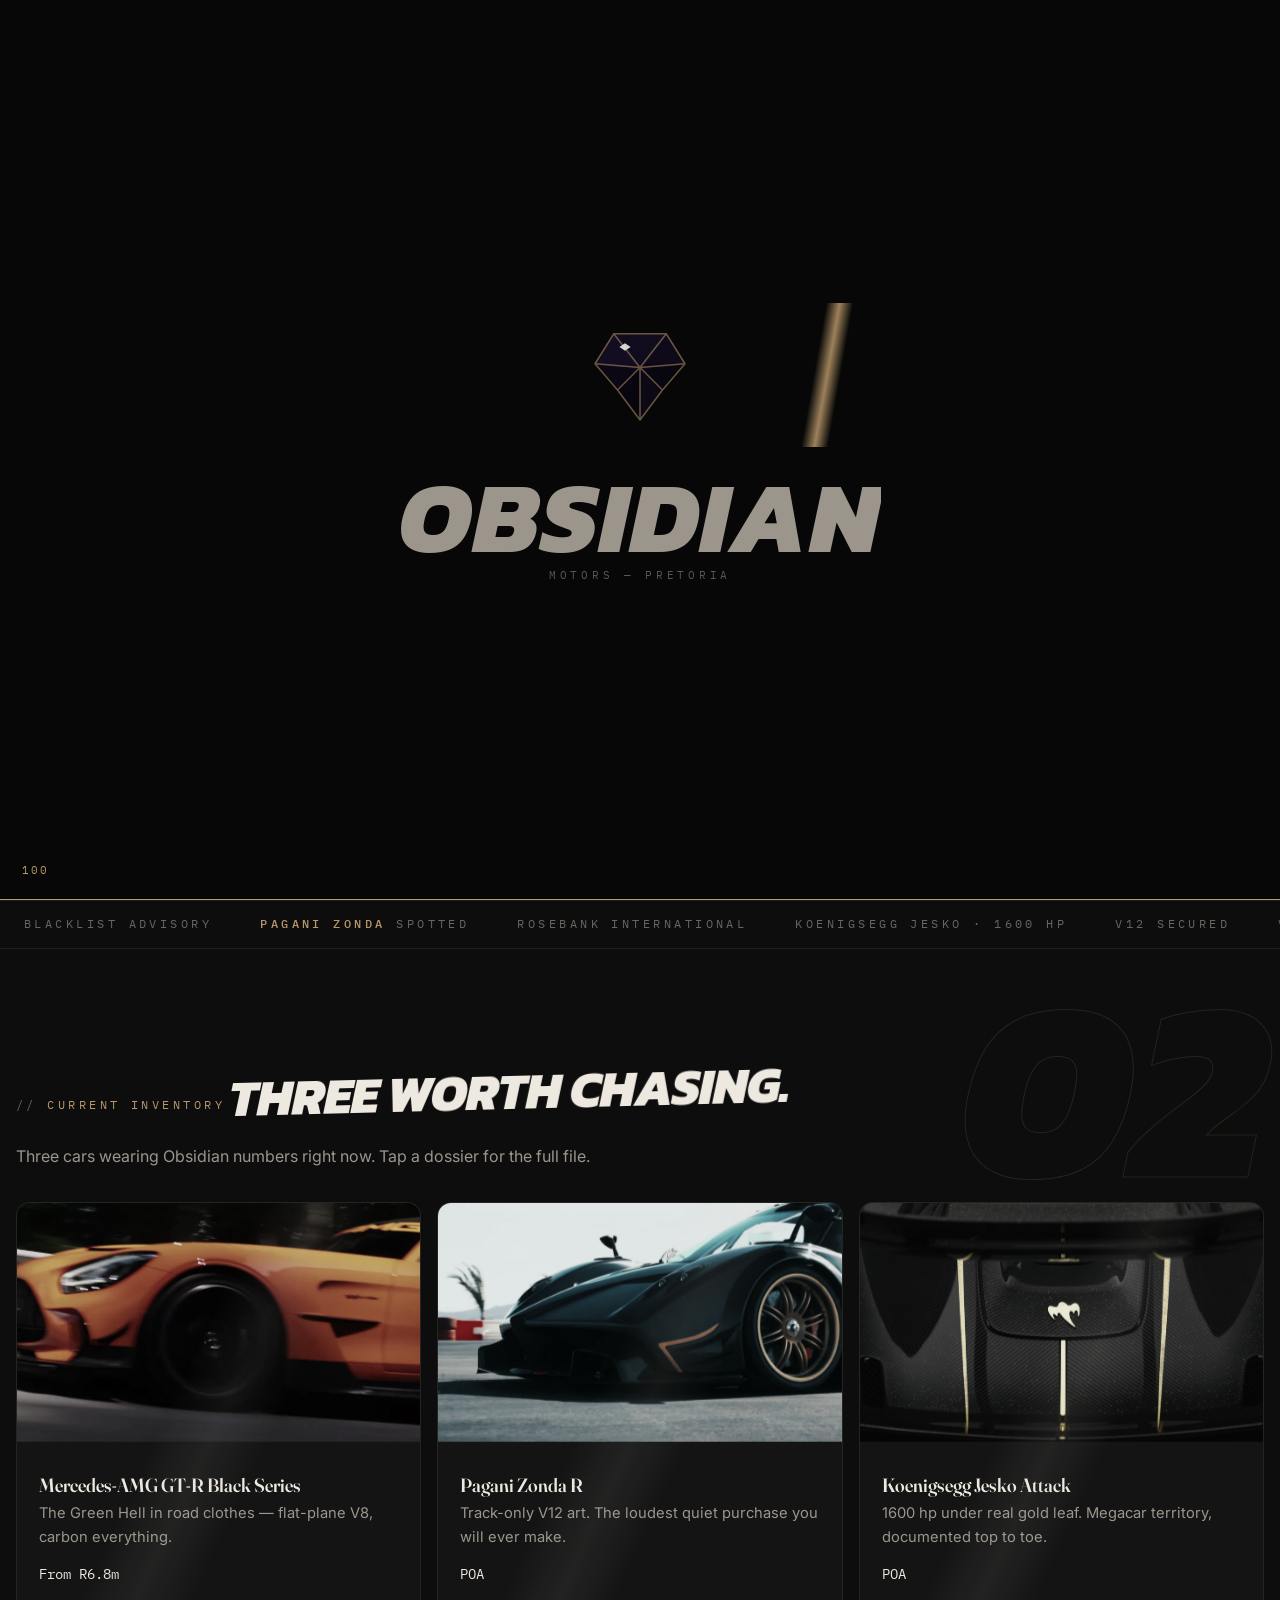
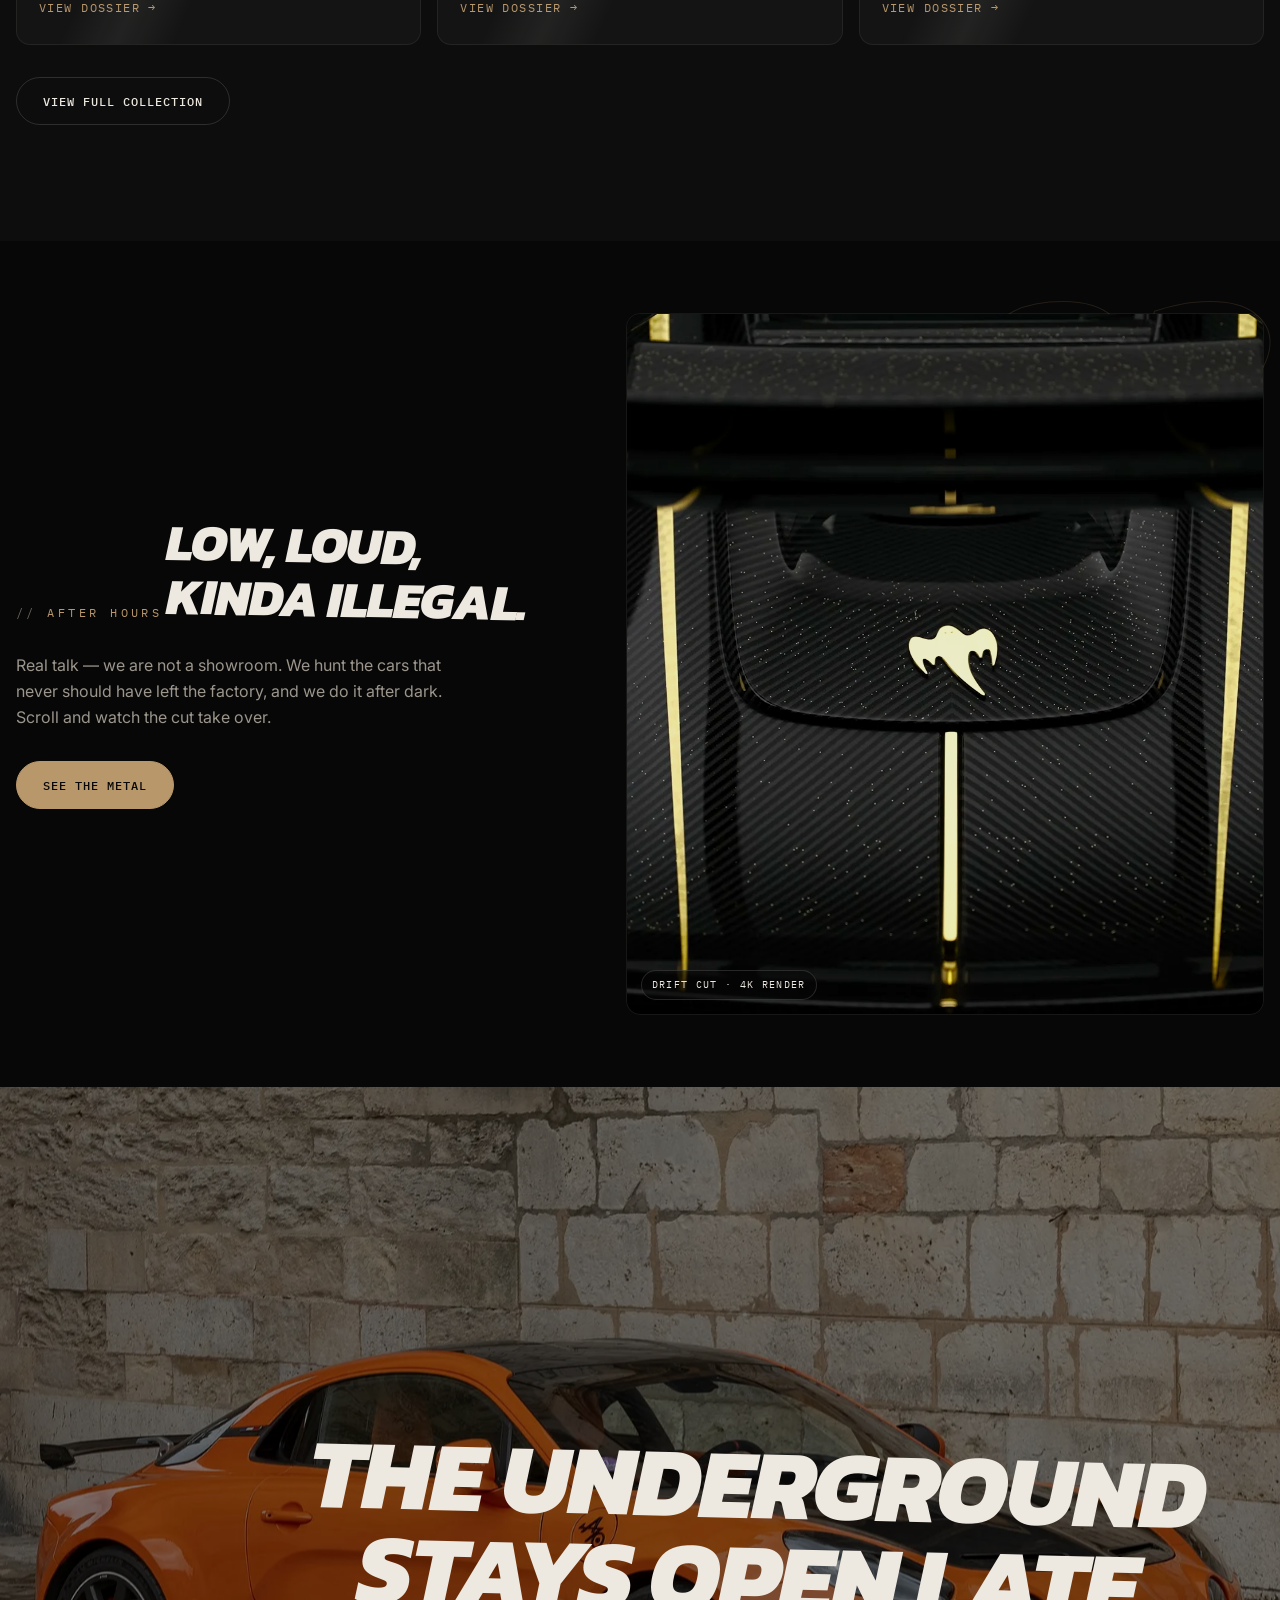
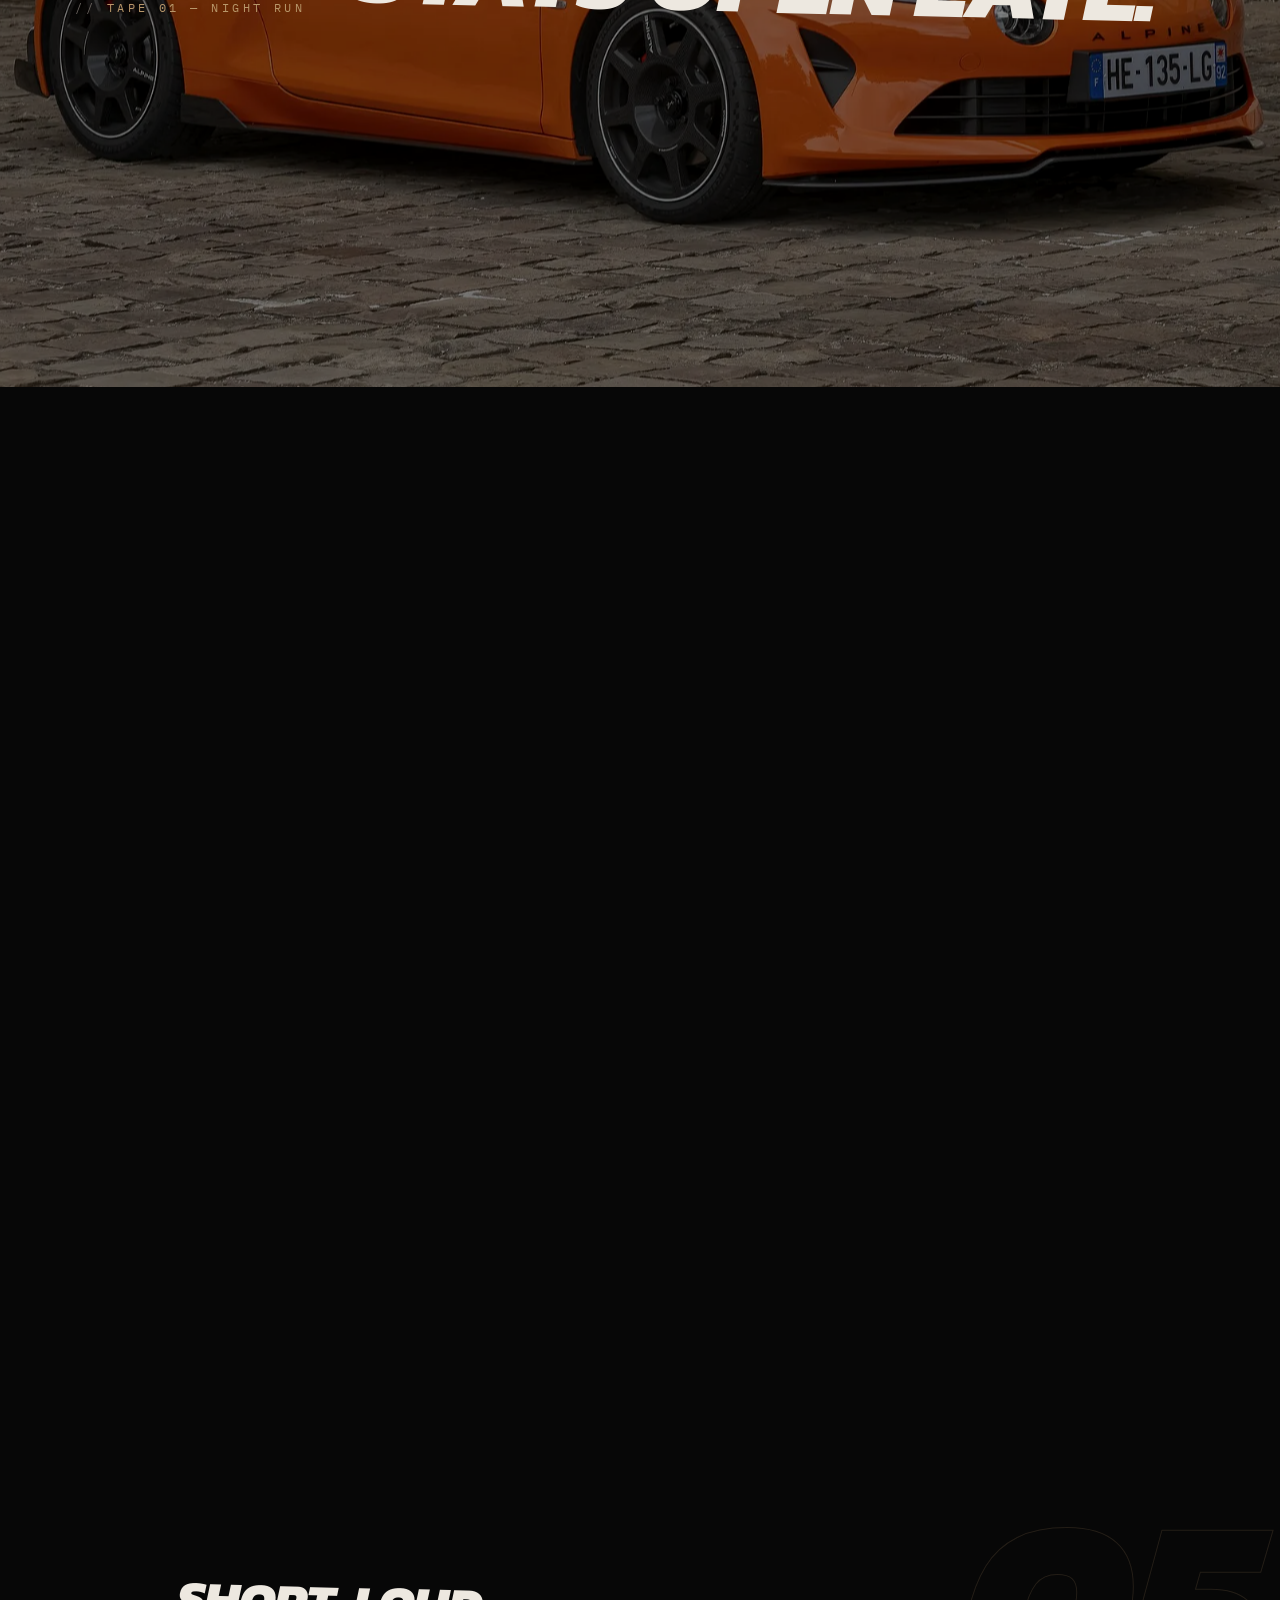
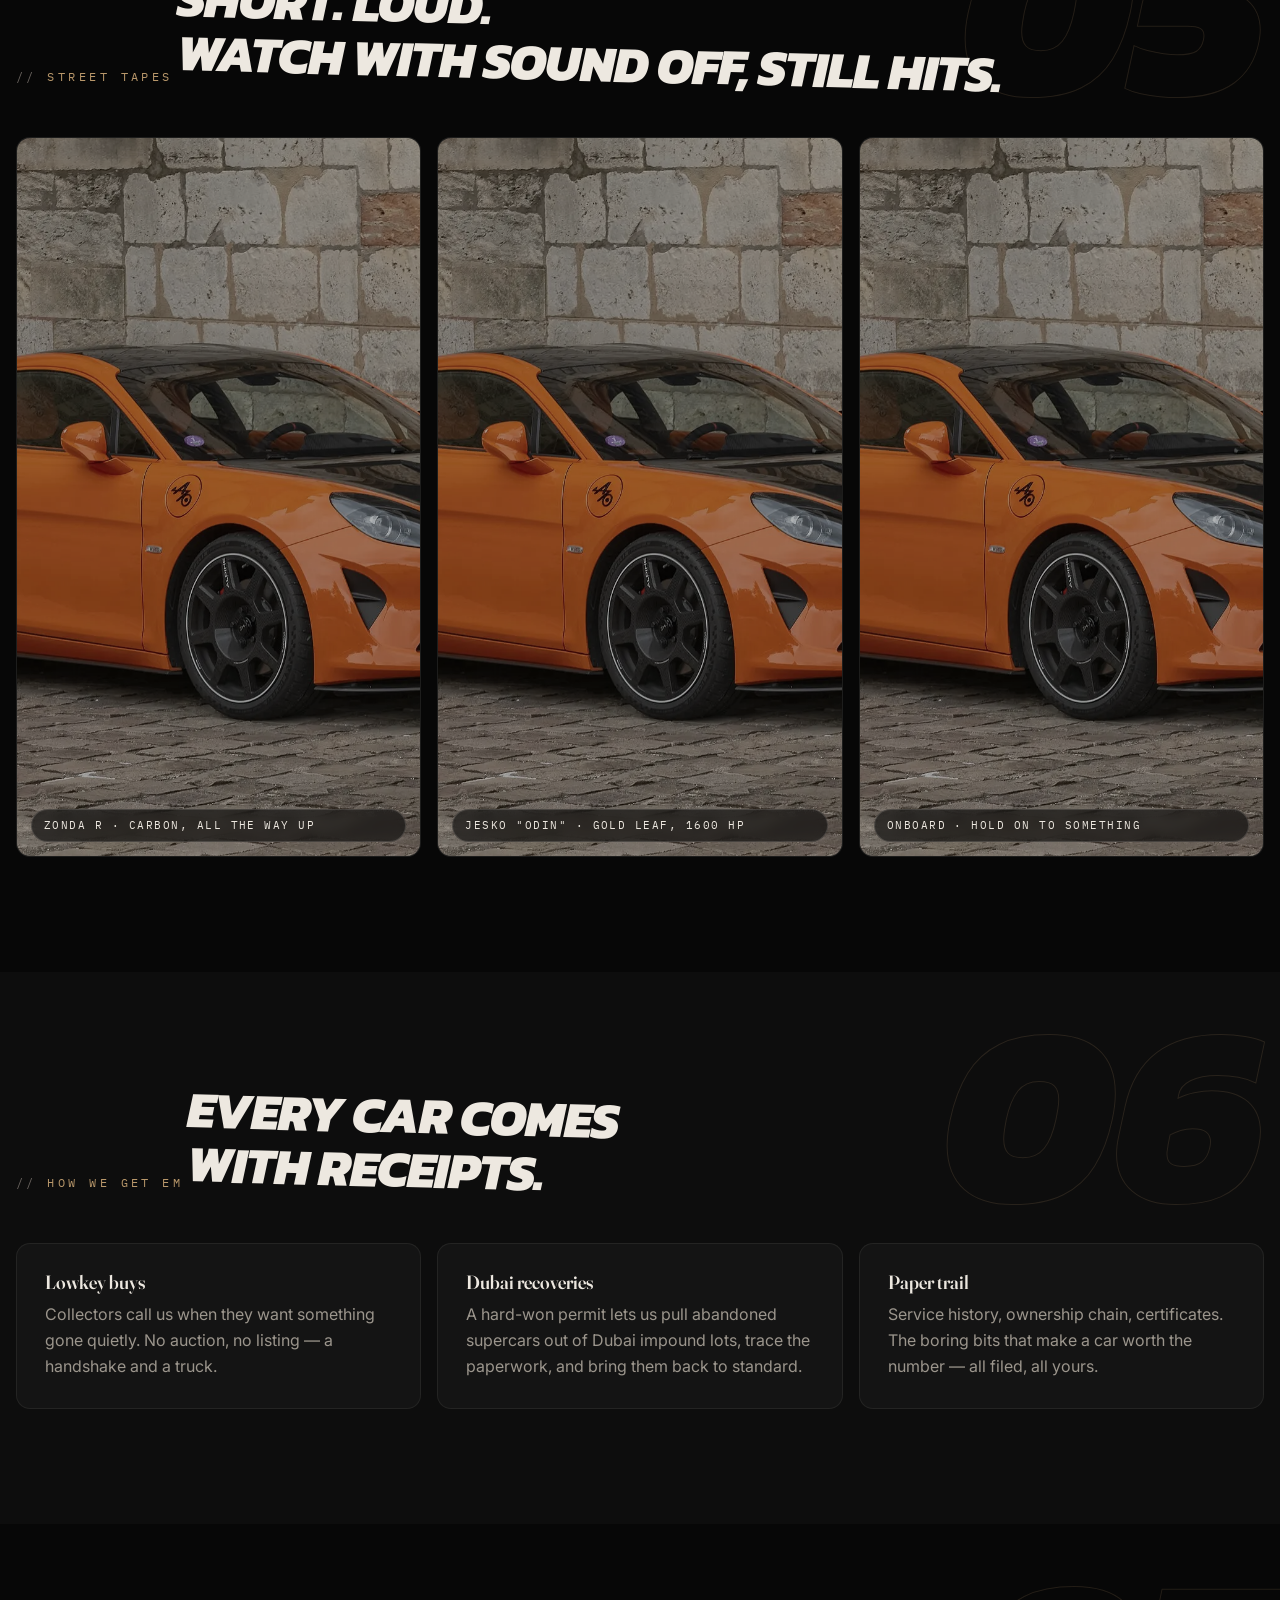
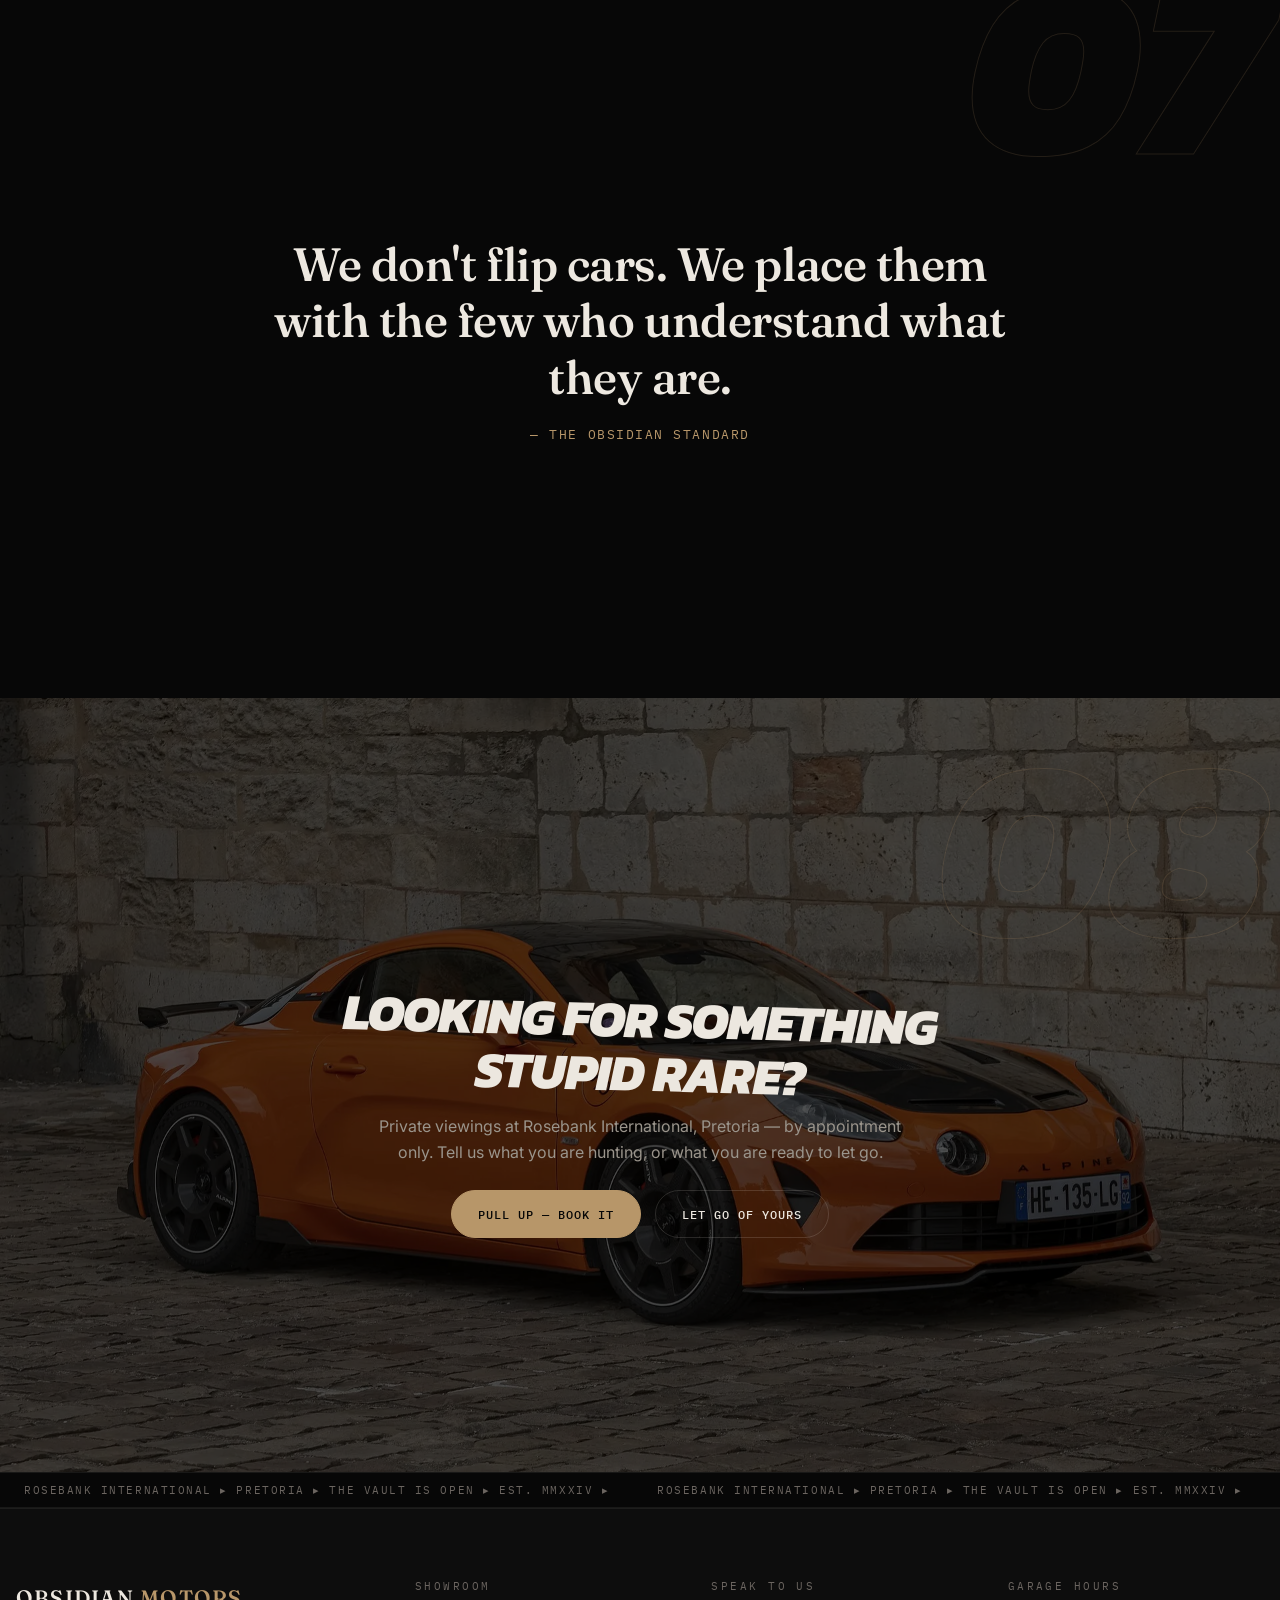
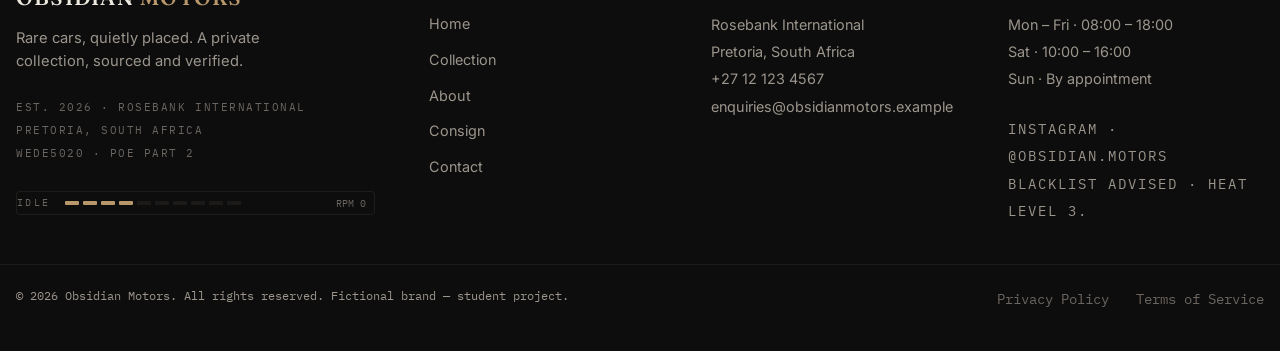
==== commit 305bef38: "fix(menu): stuck overlay, shutter clicks, carousel trap + trim dead code" ====
--- a/index.html
+++ b/index.html
@@ -71,7 +71,7 @@
       <div class="hero-scrim"></div>
       <div class="wrap hero-copy">
         <p class="eyebrow">Est. 2026 · Pretoria — Rosebank International</p>
-        <h1>Obsidian<br><span class="outline">Motors</span></h1>
+        <h1 class="display-nfs">Obsidian<br><span class="outline">Motors</span></h1>
         <p class="lead">No dealership vibes. Just cold, rare metal — Pagani, Koenigsegg, longtails — caught on film, then placed quiet.</p>
         <div class="btn-row">
           <a href="collection.html" class="btn">Peep the vault</a>
@@ -93,7 +93,7 @@
     <section class="section" id="featured" style="background:var(--carbon);">
       <div class="wrap">
         <span class="eyebrow">Current inventory</span>
-        <h2>Three worth chasing.</h2>
+        <h2 class="display-nfs">Three worth chasing.</h2>
         <p style="margin:14px 0 32px; max-width:60ch;">Three cars wearing Obsidian numbers right now. Tap a dossier for the full file.</p>
         <div class="grid-3">
           <a class="card reveal" href="collection.html" data-cursor="VIEW">
@@ -135,7 +135,7 @@
       <div class="wrap grow-grid">
         <div class="reveal">
           <p class="eyebrow">After hours</p>
-          <h2>Low, loud,<br>kinda illegal.</h2>
+          <h2 class="display-nfs">Low, loud,<br>kinda illegal.</h2>
           <p style="margin-top:14px; max-width:44ch;">Real talk — we are not a showroom. We hunt the cars that never should have left the factory, and we do it after dark. Scroll and watch the cut take over.</p>
           <div class="btn-row"><a href="collection.html" class="btn">See the metal</a></div>
         </div>
@@ -156,7 +156,7 @@
         </video>
         <div class="vidbreak-inner">
           <p class="eyebrow">Tape 01 — night run</p>
-          <h2>The underground<br>stays open late.</h2>
+          <h2 class="display-nfs">The underground<br>stays open late.</h2>
         </div>
       </div>
     </section>
@@ -165,7 +165,7 @@
     <section class="section" id="tapes">
       <div class="wrap">
         <span class="eyebrow">Street tapes</span>
-        <h2>Short. Loud.<br>Watch with sound off, still hits.</h2>
+        <h2 class="display-nfs">Short. Loud.<br>Watch with sound off, still hits.</h2>
         <div class="tapes" style="margin-top:34px;">
           <figure class="tape reveal">
             <video autoplay muted loop playsinline preload="metadata">
@@ -193,7 +193,7 @@
     <section class="section" id="sourcing" style="background:var(--carbon);">
       <div class="wrap">
         <span class="eyebrow">How we get em</span>
-        <h2>Every car comes<br>with receipts.</h2>
+        <h2 class="display-nfs">Every car comes<br>with receipts.</h2>
         <div class="grid-3" style="margin-top:34px;">
           <div class="panel reveal">
             <h3>Lowkey buys</h3>
@@ -226,7 +226,7 @@
         <source src="assets/videos/cta-bg.mp4" type="video/mp4" />
       </video>
       <div class="wrap" style="position:relative; z-index:2;">
-        <h2>Looking for something<br>stupid rare?</h2>
+        <h2 class="display-nfs">Looking for something<br>stupid rare?</h2>
         <p style="margin:14px auto 0; max-width:56ch;">Private viewings at Rosebank International, Pretoria — by appointment only. Tell us what you are hunting, or what you are ready to let go.</p>
         <div class="btn-row" style="justify-content:center; margin-top:24px;">
           <a href="contact.html" class="btn">Pull up — book it</a>
@@ -293,5 +293,11 @@
   <script src="js/carousel.js" defer></script>
   <script src="js/video.js" defer></script>
   <script src="js/transition.js" defer></script>
+  <script src="js/story.js" defer></script>
+  <script src="js/hover.js" defer></script>
+  <script src="js/menu.js" defer></script>
+  <script src="js/footer.js" defer></script>
+  <script src="js/media.js" defer></script>
+  <script src="js/extras.js" defer></script>
 </body>
 </html>
--- a/css/components.css
+++ b/css/components.css
@@ -140,9 +140,9 @@
 /* sits between the big video and the cars */
 .ticker { overflow: hidden; border-top: 1px solid var(--line); border-bottom: 1px solid var(--line);
   background: var(--carbon); padding: 14px 0; }
-.ticker-track { display: flex; gap: 48px; width: max-content; animation: ticker-run 28s linear infinite; }
+.ticker-track { display: flex; width: max-content; animation: ticker-run 28s linear infinite; }
 .ticker span { font-family: var(--font-mono); font-size: .72rem; letter-spacing: .3em; text-transform: uppercase;
-  color: var(--faint); white-space: nowrap; }
+  color: var(--faint); white-space: nowrap; padding: 0 24px; }
 .ticker b { color: var(--gold); font-weight: 500; }
 @keyframes ticker-run { to { transform: translateX(-50%); } }
 
--- a/css/motion.css
+++ b/css/motion.css
@@ -12,12 +12,18 @@
 .bracket::after{ bottom:0; right:0; border-width:0 1px 1px 0; }
 /* moving text */
 .marquee{ overflow:hidden; white-space:nowrap; background:var(--void); border-top:1px solid var(--line); border-bottom:1px solid var(--line); padding:10px 0; font:11px "IBM Plex Mono",monospace; letter-spacing:.14em; text-transform:uppercase; color:var(--faint); }
-.marquee-inner{ display:inline-flex; animation: marquee 30s linear infinite; }
+.marquee-inner{ display:inline-flex; width:max-content; animation: marquee 30s linear infinite; }
 .marquee span{ padding:0 24px; }
+/* mask h1 lines so the char rise looks like lusion, not a jump */
+h1{ overflow:hidden; }
 @keyframes marquee{ 0%{transform:translateX(0)} 100%{transform:translateX(-50%)} }
 @media (prefers-reduced-motion: reduce){ .marquee-inner{ animation:none; } }
-/* cursor - ring + dot */
-#om-cursor{ position:fixed; left:0; top:0; width:34px; height:34px; border:1.5px solid #ede8e0; border-radius:50%; pointer-events:none; z-index:9999; mix-blend-mode:difference; opacity:0; transition:opacity .2s; }
+/* cursor - ring + dot, only hide normal cursor on real mice */
+@media (pointer:fine) and (prefers-reduced-motion: no-preference){
+  html.has-cursor, html.has-cursor a, html.has-cursor button{ cursor:none; }
+  html.has-cursor input, html.has-cursor textarea, html.has-cursor select{ cursor:auto; }
+}
+#om-cursor{ position:fixed; left:0; top:0; width:34px; height:34px; border:1.5px solid #ede8e0; border-radius:50%; pointer-events:none; z-index:9999; mix-blend-mode:difference; opacity:0; transition:opacity .2s, background .25s; }
 #om-cursor.on{ opacity:1; }
 #om-cursor-dot{ position:fixed; left:0; top:0; width:4px; height:4px; background:#b8976a; border-radius:50%; pointer-events:none; z-index:10000; opacity:0; }
 #om-cursor-dot.on{ opacity:1; }
@@ -25,7 +31,9 @@
 @media (pointer: coarse){ #om-cursor, #om-cursor-dot{ display:none; } }
 /* carousel */
 .carousel{ display:flex; gap:4vw; overflow:hidden; padding:24px 0; mask:linear-gradient(to right, transparent, black 6%, black 94%, transparent); }
-.carousel-card{ flex:0 0 68vw; max-width:520px; height:62vh; min-height:420px; border:1px solid var(--line); border-radius:14px; overflow:hidden; background:var(--panel); transform-origin:center; }
+.carousel-card{ position:relative; flex:0 0 68vw; max-width:520px; height:62vh; min-height:420px; border:1px solid var(--line); border-radius:14px; overflow:hidden; background:var(--panel); transform-origin:center; display:block; }
+.carousel-card:focus-visible{ outline:2px solid var(--gold); outline-offset:3px; }
+.carousel-card img, .carousel-card video{ position:absolute; inset:0; }
 @media (max-width:860px){ .carousel-card{ flex:0 0 86vw; height:52vh; } }
 .carousel-card img{ width:100%; height:100%; object-fit:cover; filter:saturate(.85) contrast(1.05) brightness(.9); }
 .heat{ height:2px; background:var(--line); margin-top:16px; position:relative; }
@@ -173,3 +181,59 @@
 
 /* text strip under the nav on collection */
 .vault-ticker{ margin-top:var(--nav-h); }
+
+/* bokeh dots behind everything, story.js adds these */
+.bokeh{ position:fixed; inset:0; z-index:0; pointer-events:none; }
+/* the gold road line + the dot that rides it */
+.road{ position:absolute; left:0; top:0; width:80px; z-index:1; pointer-events:none; overflow:visible; }
+.road path{ stroke:var(--gold); stroke-width:1; opacity:.35; }
+.road-dot{ position:absolute; left:0; top:0; width:6px; height:6px; border-radius:50%; background:var(--gold); box-shadow:0 0 10px rgba(184,151,106,.8); z-index:1; pointer-events:none; }
+@media (max-width:860px), (prefers-reduced-motion: reduce){ .bokeh,.road,.road-dot{ display:none; } }
+
+/* hold ring on the carousel cards */
+.peek-ring{ position:fixed; left:0; top:0; width:40px; height:40px; z-index:8100; pointer-events:none; opacity:0; transition:opacity .25s; }
+.peek-ring.on{ opacity:1; }
+.peek-ring svg{ width:100%; height:100%; transform:rotate(-90deg); }
+.pr-track{ fill:none; stroke:rgba(237,232,224,.2); stroke-width:2; }
+.pr-fill{ fill:none; stroke:var(--gold); stroke-width:2; }
+/* lil corner label so people know they can open the card */
+.peek-tick{ position:absolute; right:14px; bottom:12px; z-index:2; font:10px "IBM Plex Mono",monospace; letter-spacing:.14em; color:var(--gold); opacity:.85; pointer-events:none; }
+
+/* full menu */
+.menu-full{ position:fixed; inset:0; z-index:6000; background:#070707; display:flex; flex-direction:column; justify-content:center; padding:0 8vw; }
+.menu-full[hidden]{ display:none !important; }
+.menu-full .menu-kicker{ font:10px "IBM Plex Mono",monospace; letter-spacing:.2em; color:var(--gold); margin-bottom:5vh; }
+.menu-full ul{ list-style:none; }
+.menu-full li{ overflow:hidden; }
+.menu-full li a{ display:inline-block; font:800 italic clamp(2.4rem,7vw,5.5rem)/1.05 "Kanit",sans-serif; text-transform:uppercase; letter-spacing:-.02em; color:var(--chrome); transition:opacity .3s, color .3s; }
+.menu-full li a:hover, .menu-full li a:focus-visible{ color:var(--gold); }
+.menu-full .menu-num{ font:400 12px "IBM Plex Mono",monospace; color:var(--faint); vertical-align:super; letter-spacing:.1em; }
+.menu-full .menu-foot{ position:absolute; bottom:4vh; left:8vw; font:10px "IBM Plex Mono",monospace; letter-spacing:.18em; color:var(--faint); }
+.menu-chaser{ position:absolute; left:0; top:0; width:240px; height:150px; object-fit:cover; opacity:0; pointer-events:none; transition:opacity .3s; filter:saturate(.85) brightness(.85); }
+.menu-chaser.on{ opacity:.9; }
+@media (prefers-reduced-motion: reduce){ .menu-chaser{ display:none; } }
+
+/* next gate block inside the blown up footer */
+.next-gate{ position:absolute; bottom:6vh; right:6vw; text-align:right; }
+.next-gate .ng-label{ font:10px "IBM Plex Mono",monospace; letter-spacing:.2em; color:var(--faint); margin-bottom:10px; }
+.next-gate .ng-link{ display:inline-flex; align-items:center; gap:12px; font:800 italic 1.6rem "Kanit",sans-serif; text-transform:uppercase; color:var(--chrome); }
+.next-gate .ng-link:hover{ color:var(--gold); }
+.ng-ring{ width:34px; height:34px; transform:rotate(-90deg); }
+.ng-track{ fill:none; stroke:var(--line-2); stroke-width:2; }
+.ng-prog{ fill:none; stroke:var(--gold); stroke-width:2; }
+
+/* torch: picture only lit around the mouse */
+.torch{ position:relative; }
+.torch::after{ content:""; position:absolute; inset:0; z-index:2; pointer-events:none;
+  background:radial-gradient(circle 340px at var(--mx,50%) var(--my,42%), transparent 0, rgba(4,4,4,.72) 100%); }
+
+/* pics start grey + dark, warm up on hover */
+.warmup{ filter:grayscale(.6) brightness(.85) contrast(1.05); transition:filter .45s cubic-bezier(.22,1,.36,1); }
+a:hover .warmup, .card:hover .warmup, a:focus-visible .warmup{ filter:grayscale(0) brightness(1) contrast(1.05); }
+@media (prefers-reduced-motion: reduce){ .warmup{ filter:none; transition:none; } }
+
+/* lil MENU chip menu.js adds on desktop */
+.menu-btn{ font:10px "IBM Plex Mono",monospace; letter-spacing:.18em; color:var(--gold); border:1px solid var(--line-2); padding:9px 14px; margin-right:10px; transition:border-color .25s, color .25s; }
+.menu-btn:hover{ border-color:var(--gold); }
+
+body{ position:relative; } /* road svg needs this or it floats in space lol */
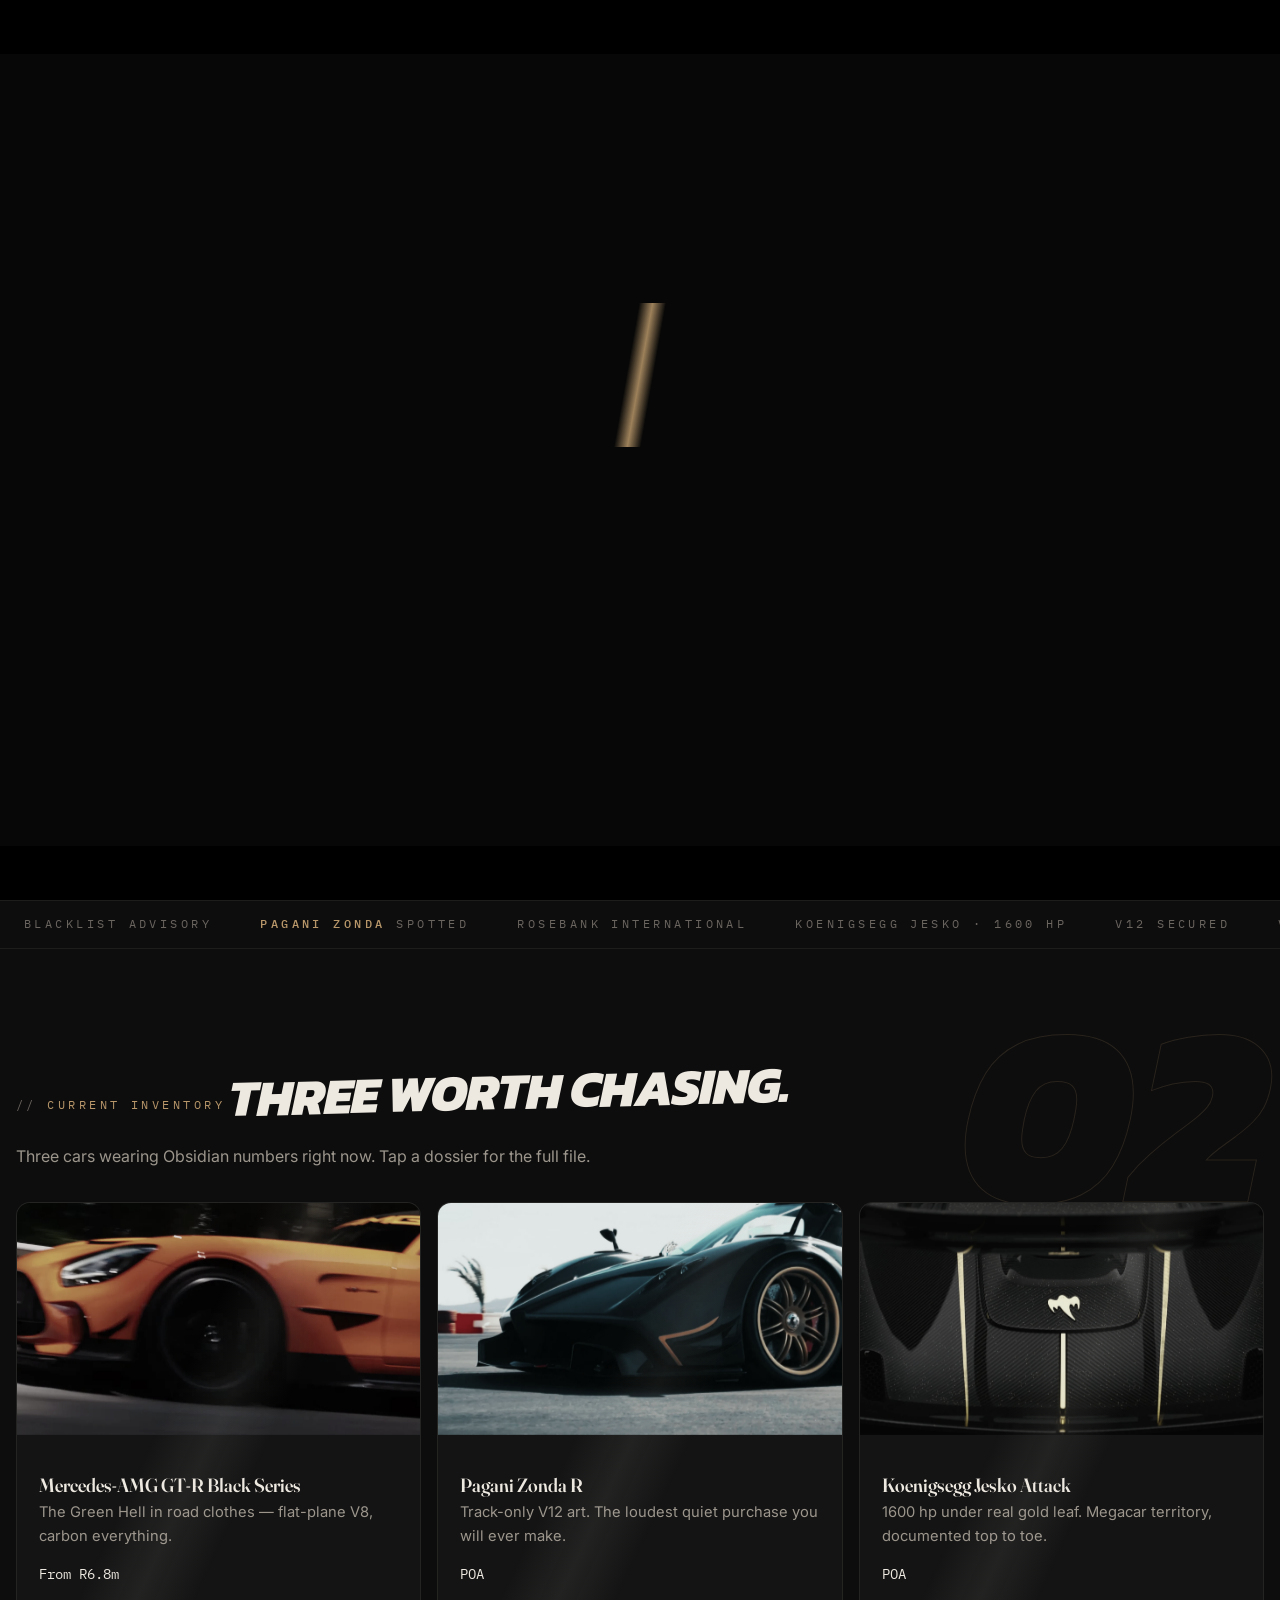
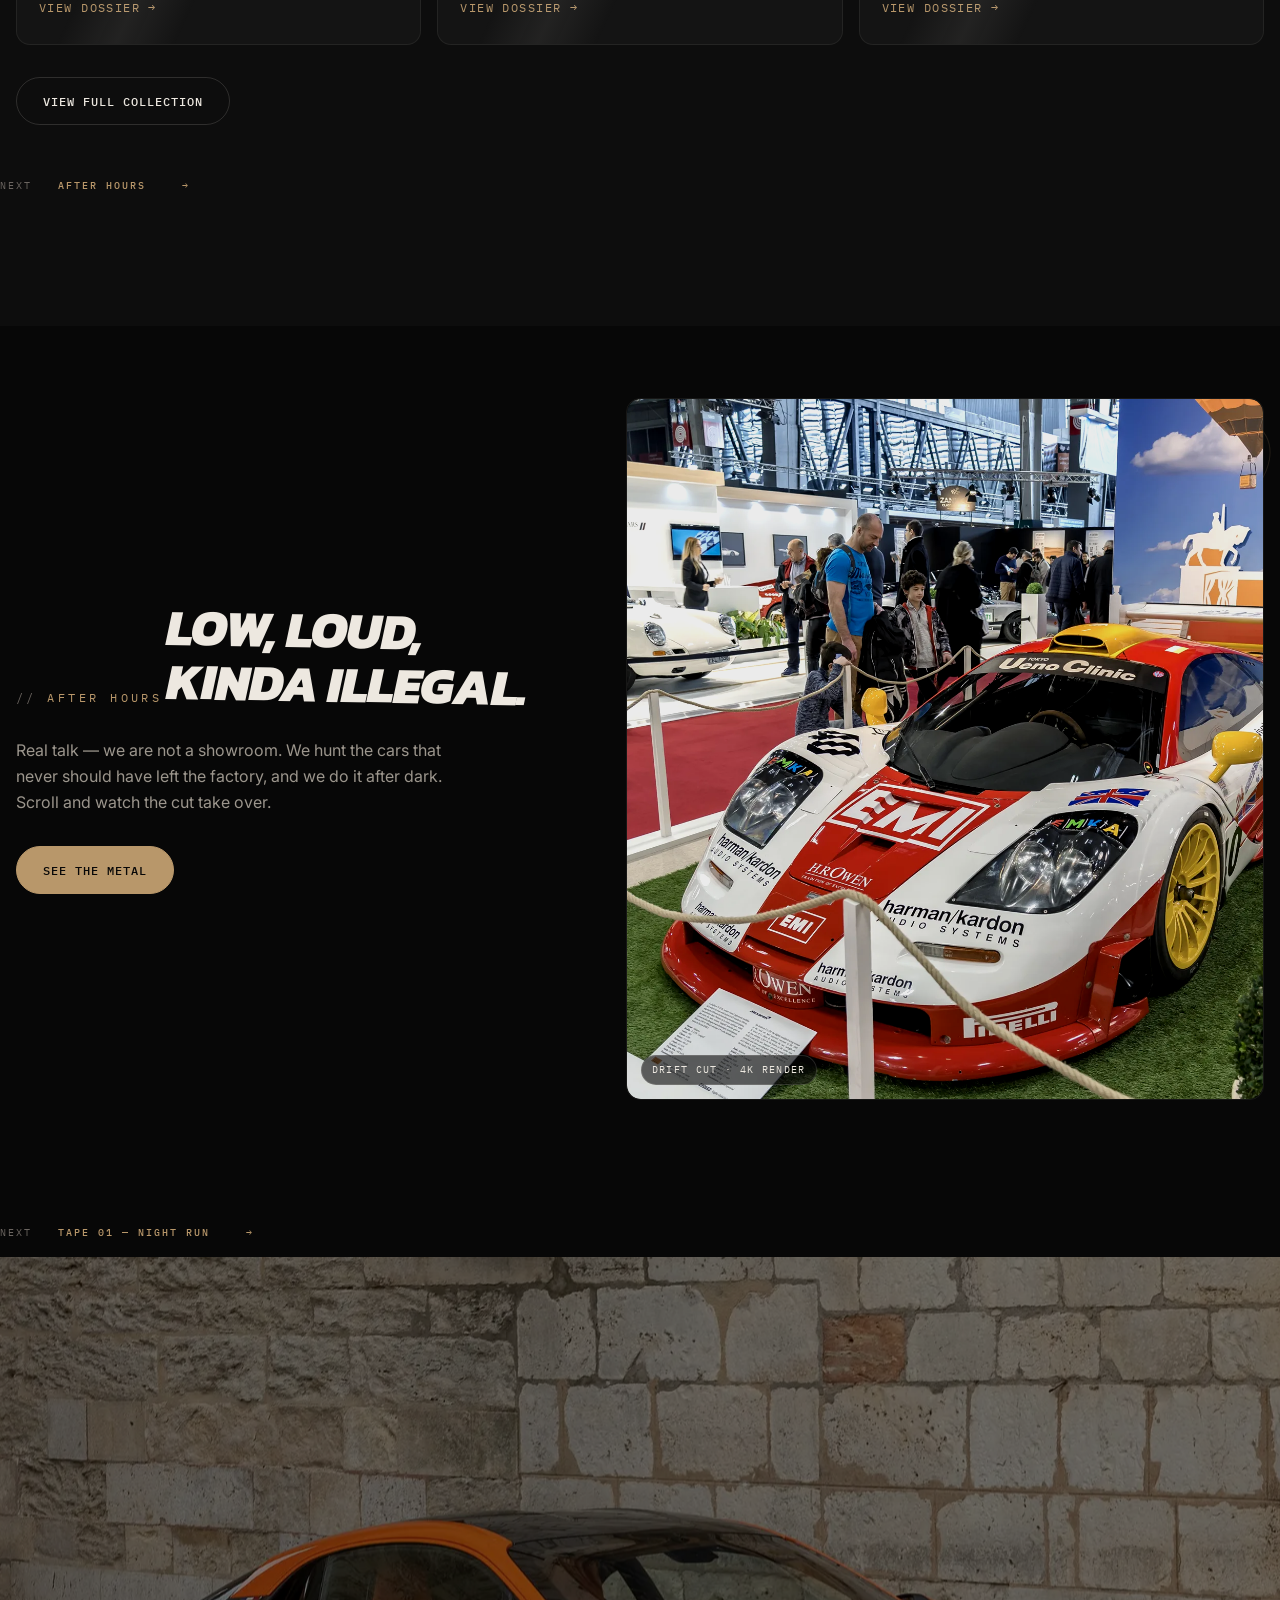
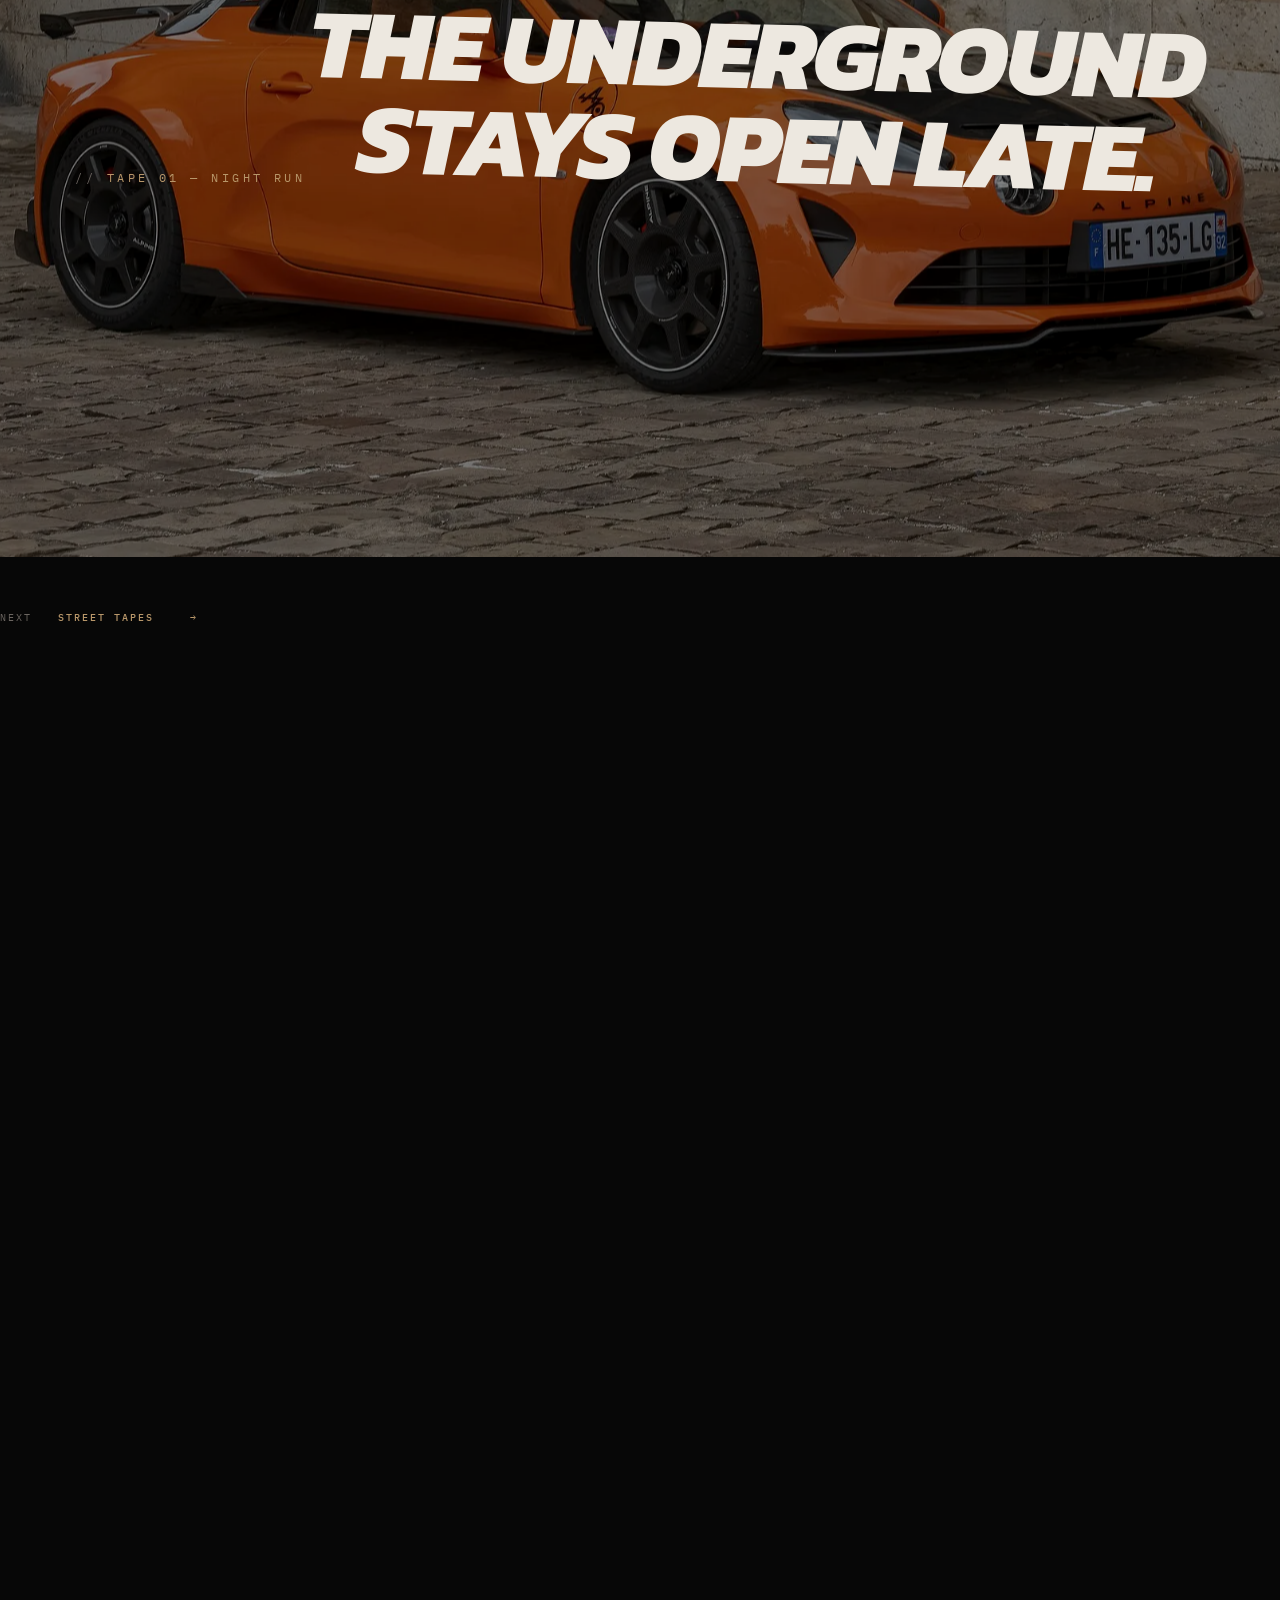
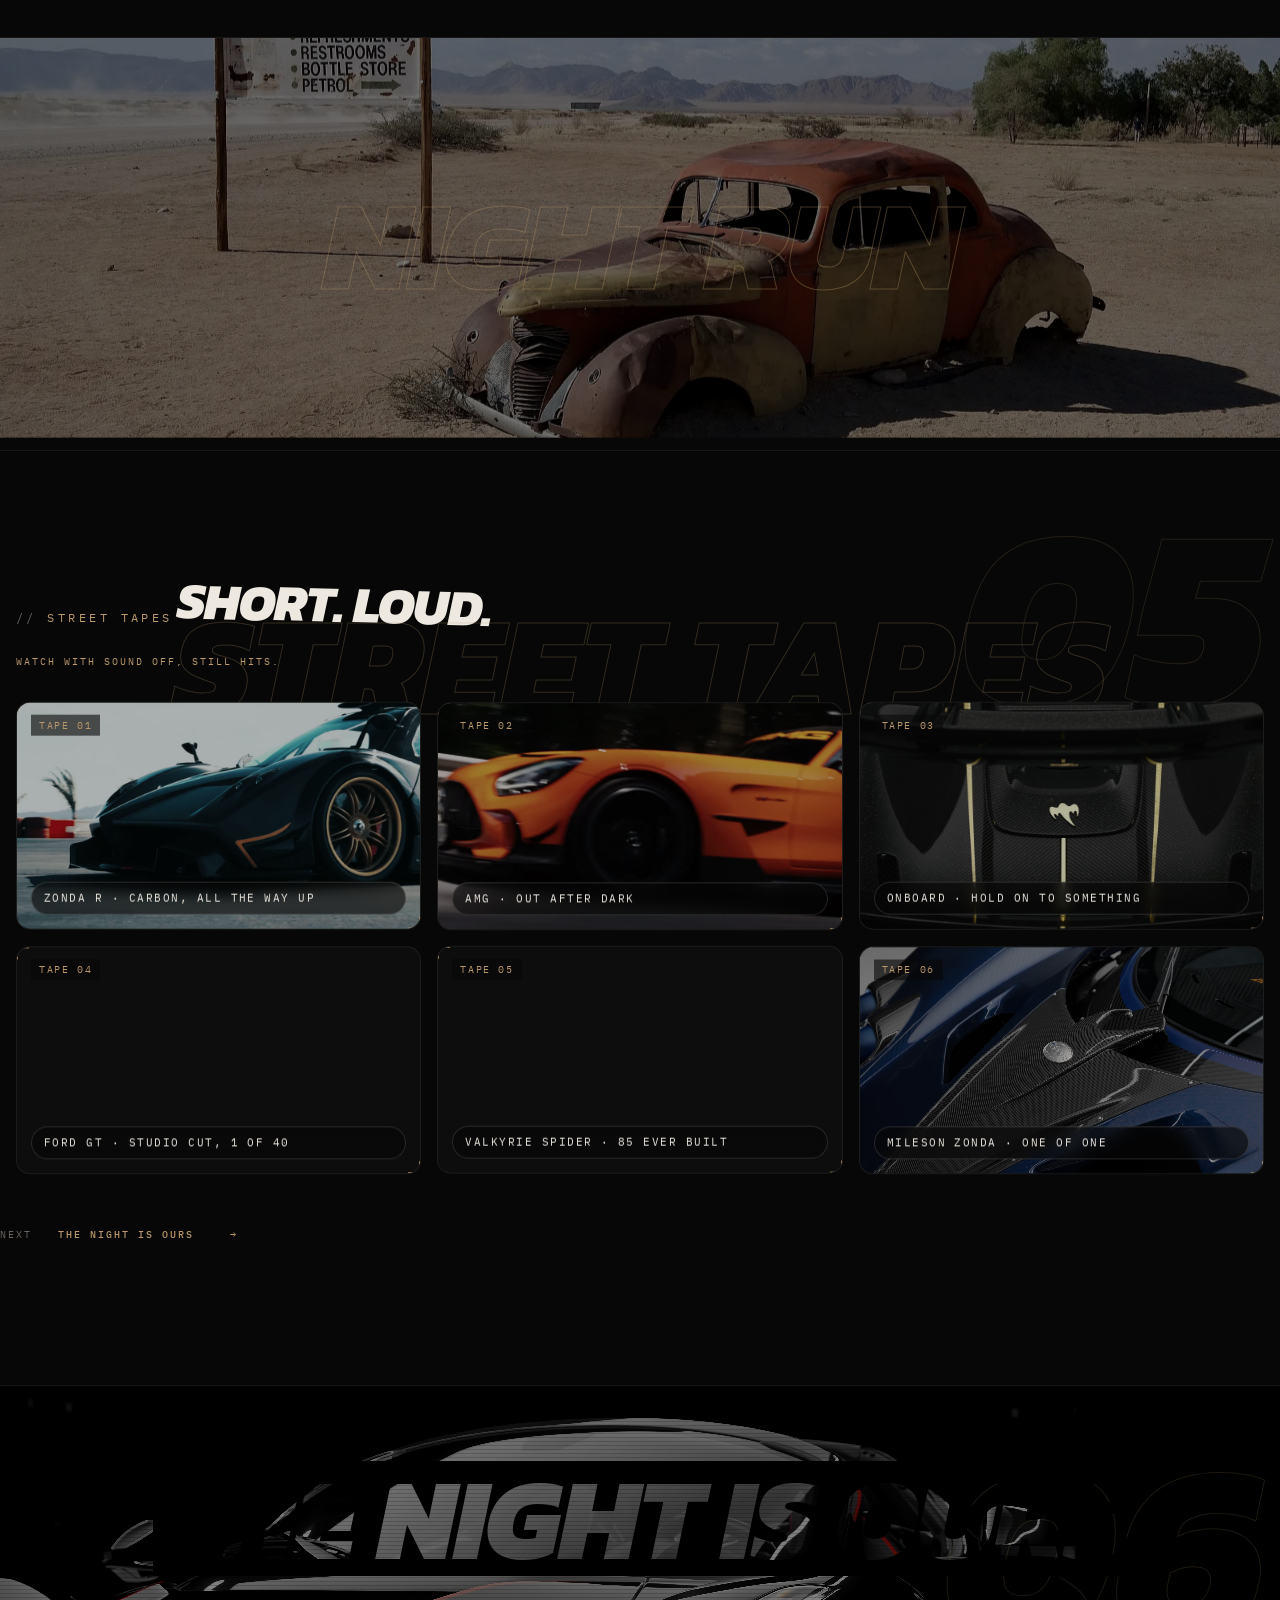
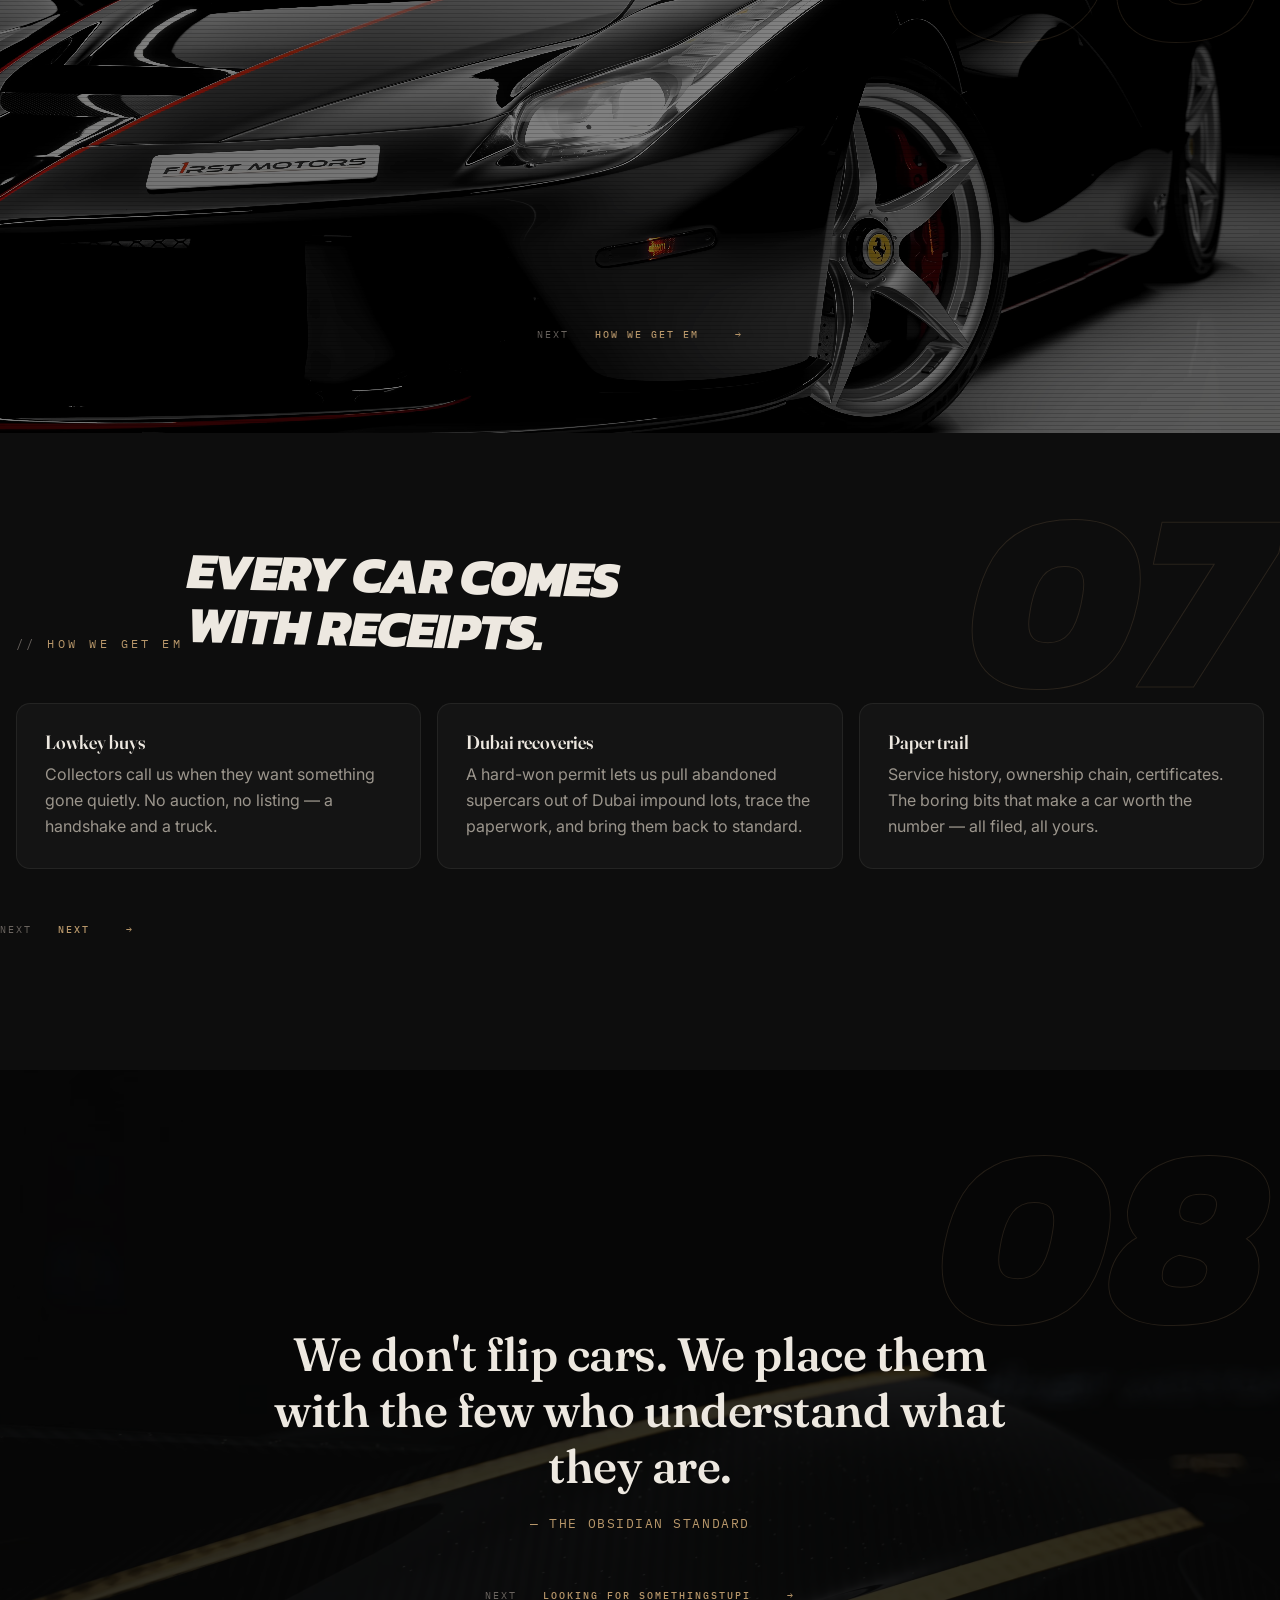
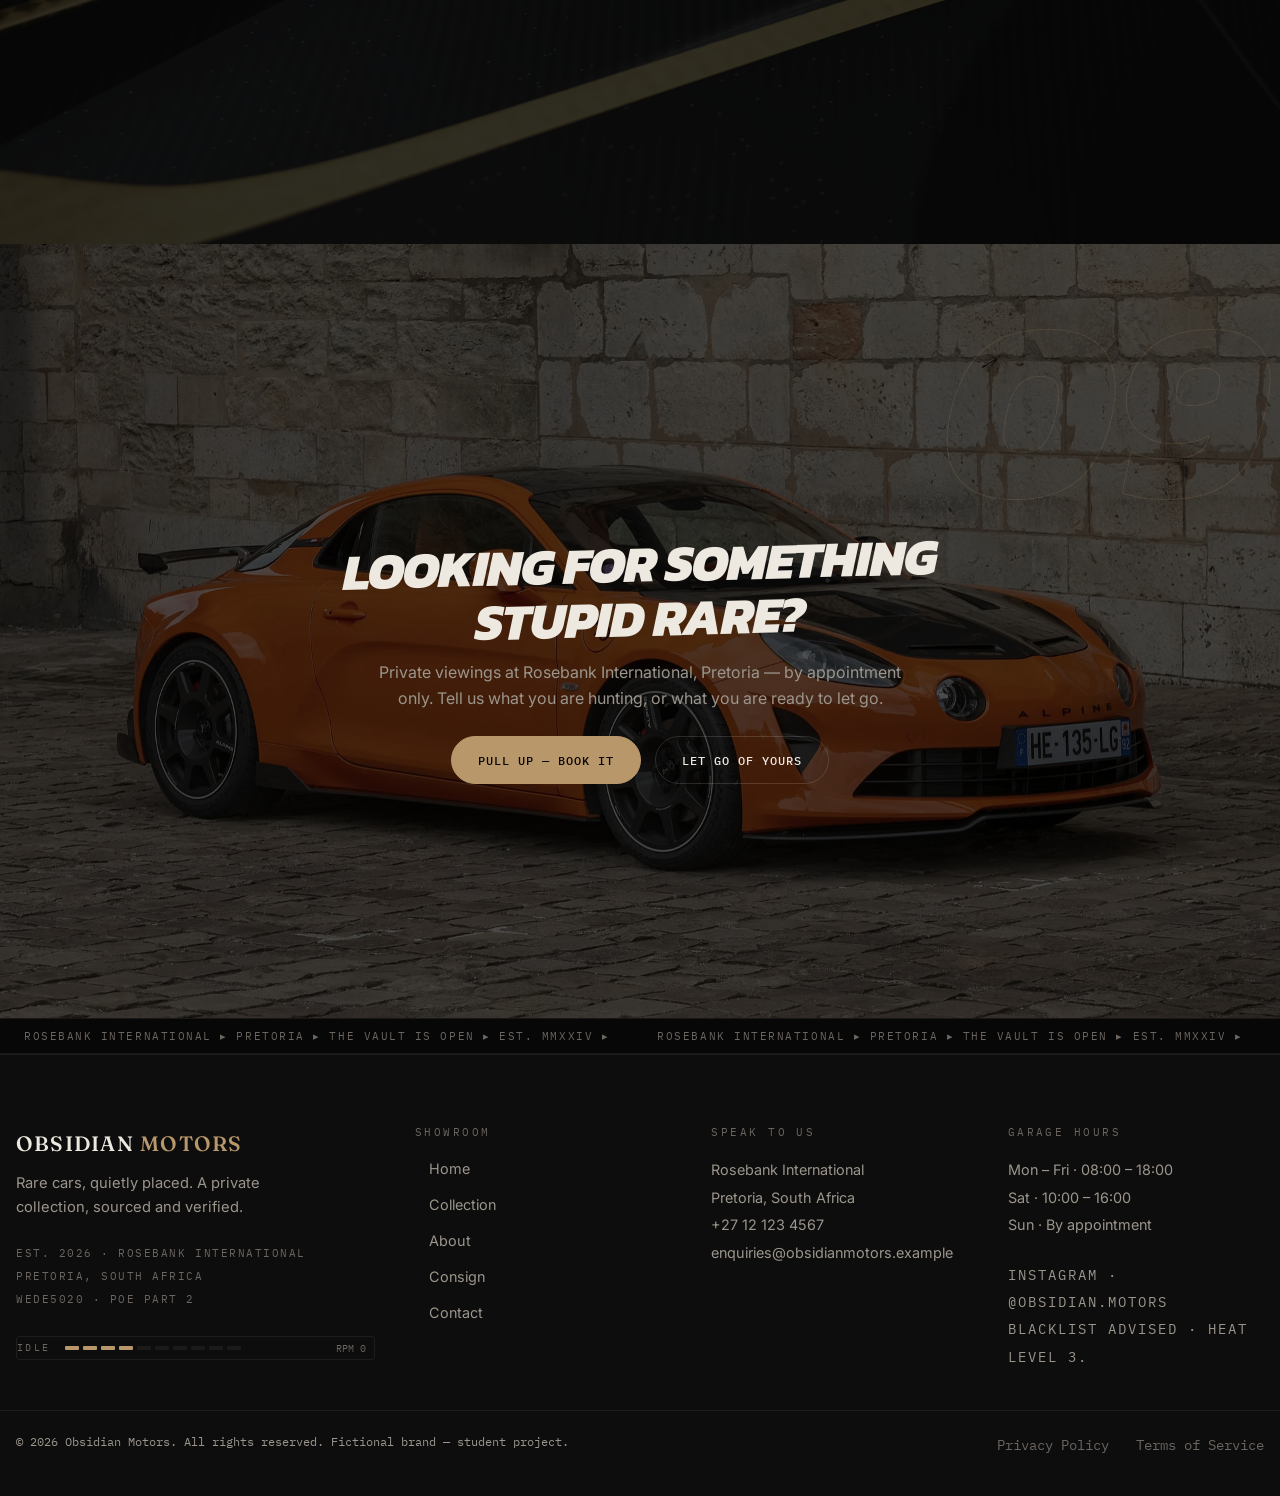
==== commit a989c7b4: "hd videos, menu, cursor, favicon and transition fixes" ====
--- a/index.html
+++ b/index.html
@@ -6,19 +6,22 @@
   <title>Obsidian Motors — Rare cars, quietly placed. Pretoria.</title>
   <meta name="description" content="A private collection of the world's rarest cars — sourced, verified, and placed with a very few. Rosebank International, Pretoria." />
   <meta name="theme-color" content="#07080a" />
-  <link rel="icon" href="assets/icons/favicon.svg" type="image/svg+xml" />
+  <link rel="icon" href="favicon.svg" type="image/svg+xml" />
+  <link rel="icon" href="favicon.ico" sizes="16x16 32x32 48x48" />
+  <link rel="icon" type="image/png" sizes="32x32" href="assets/icons/icon-32.png" />
+  <link rel="apple-touch-icon" href="assets/icons/icon-180.png" />
   <link rel="manifest" href="site.webmanifest" />
   <meta property="og:title" content="Obsidian Motors" />
   <meta property="og:description" content="Rare cars, quietly placed. A private collection, sourced and verified." />
   <meta property="og:type" content="website" />
   <link rel="preconnect" href="https://fonts.googleapis.com" />
   <link rel="preconnect" href="https://fonts.gstatic.com" crossorigin />
-  <link rel="stylesheet" href="https://fonts.googleapis.com/css2?family=Fraunces:ital,opsz,wght@0,9..144,300..800;1,9..144,300..800&family=Kanit:ital,wght@1,800&family=Inter:ital,opsz,wght@0,9..144,300..800;1,9..144,300..800&family=Inter:wght@400;500;600&family=IBM+Plex+Mono:wght@400;500&display=swap" />
+  <link rel="stylesheet" href="https://fonts.googleapis.com/css2?family=Fraunces:ital,opsz,wght@0,9..144,300..800;1,9..144,300..800&family=Kanit:ital,wght@1,800&family=Racing+Sans+One&family=Inter:ital,opsz,wght@0,9..144,300..800;1,9..144,300..800&family=Inter:wght@400;500;600&family=IBM+Plex+Mono:wght@400;500&display=swap" />
   <link rel="stylesheet" href="css/base.css" />
   <link rel="stylesheet" href="css/layout.css" />
   <link rel="stylesheet" href="css/components.css" />
   <link rel="stylesheet" href="css/motion.css" />
-  <script>document.documentElement.classList.add("js");</script>
+  <script>document.documentElement.classList.add("js");try{if(sessionStorage.getItem("om_transition")==="open")document.documentElement.classList.add("gate-closed")}catch(e){}</script>
   <script src="assets/vendor/gsap/gsap.min.js" defer></script>
   <script src="assets/vendor/gsap/ScrollTrigger.min.js" defer></script>
   <script src="assets/vendor/gsap/Observer.min.js" defer></script>
@@ -65,14 +68,14 @@
 
     <!-- big video at the top, moves when u scroll -->
     <section class="hero-vid" id="hero">
-      <video id="hero-video" poster="assets/images/still-zonda-mileson.webp" autoplay muted loop playsinline preload="auto">
+      <video id="hero-video" poster="assets/images/m3-gtr.webp" autoplay muted loop playsinline preload="auto">
         <source src="assets/videos/hero.mp4" type="video/mp4" />
       </video>
       <div class="hero-scrim"></div>
       <div class="wrap hero-copy">
         <p class="eyebrow">Est. 2026 · Pretoria — Rosebank International</p>
         <h1 class="display-nfs">Obsidian<br><span class="outline">Motors</span></h1>
-        <p class="lead">No dealership vibes. Just cold, rare metal — Pagani, Koenigsegg, longtails — caught on film, then placed quiet.</p>
+        <p class="lead">No dealership vibes. Just cold, rare metal — M3 GTR, AMG GT3, F1 Longtail, Zonda F — caught on film, then placed quiet.</p>
         <div class="btn-row">
           <a href="collection.html" class="btn">Peep the vault</a>
           <a href="contact.html" class="btn-outline">Hit us up</a>
@@ -140,7 +143,7 @@
           <div class="btn-row"><a href="collection.html" class="btn">See the metal</a></div>
         </div>
         <div class="grow-vid-wrap">
-          <video id="grow-vid" poster="assets/images/still-jesko.webp" autoplay muted loop playsinline preload="auto">
+          <video id="grow-vid" poster="assets/images/f1-longtail.webp" autoplay muted loop playsinline preload="auto">
             <source src="assets/videos/grow.mp4" type="video/mp4" />
           </video>
           <p class="grow-tag">Drift cut · 4K render</p>
@@ -161,32 +164,53 @@
       </div>
     </section>
 
-    <!-- the 3 small videos -->
-    <section class="section" id="tapes">
+    <!-- tapes. dense grid, every tile has a size so nothing collapses lol -->
+    <section class="section" id="tapes" style="padding-top:14vh; padding-bottom:14vh;">
       <div class="wrap">
         <span class="eyebrow">Street tapes</span>
-        <h2 class="display-nfs">Short. Loud.<br>Watch with sound off, still hits.</h2>
+        <h2 class="display-nfs">Short. Loud.</h2>
+        <p class="mono-kicker">Watch with sound off, still hits.</p>
+        <span class="giant-word" aria-hidden="true">STREET TAPES</span>
         <div class="tapes" style="margin-top:34px;">
-          <figure class="tape reveal">
-            <video autoplay muted loop playsinline preload="metadata">
-              <source src="assets/videos/tape-1.mp4" type="video/mp4" />
-            </video>
+          <figure class="tape bracket reveal" data-cursor="PLAY">
+            <video muted loop playsinline preload="metadata" poster="assets/images/still-zonda-r.webp" data-src="assets/videos/tape-1.mp4" style="aspect-ratio:16/9;" aria-label="Tape 1: Zonda R at full noise"></video>
+            <span class="tape-num">TAPE 01</span>
             <figcaption>Zonda R · carbon, all the way up</figcaption>
           </figure>
-          <figure class="tape reveal">
-            <video autoplay muted loop playsinline preload="metadata">
-              <source src="assets/videos/tape-2.mp4" type="video/mp4" />
-            </video>
-            <figcaption>Jesko "Odin" · gold leaf, 1600 hp</figcaption>
-          </figure>
-          <figure class="tape reveal">
-            <video autoplay muted loop playsinline preload="metadata">
-              <source src="assets/videos/tape-3.mp4" type="video/mp4" />
-            </video>
+          <figure class="tape bracket reveal" data-cursor="PLAY">
+            <video muted loop playsinline preload="metadata" poster="assets/images/still-amg.webp" data-src="assets/videos/tape-2.mp4" style="aspect-ratio:16/9;" aria-label="Tape 2: AMG out after dark"></video>
+            <span class="tape-num">TAPE 02</span>
+            <figcaption>AMG · out after dark</figcaption>
+          </figure>
+          <figure class="tape bracket reveal" data-cursor="PLAY">
+            <video muted loop playsinline preload="metadata" poster="assets/images/still-jesko.webp" data-src="assets/videos/tape-3.mp4" style="aspect-ratio:16/9;" aria-label="Tape 3: onboard, hold on"></video>
+            <span class="tape-num">TAPE 03</span>
             <figcaption>Onboard · hold on to something</figcaption>
           </figure>
-        </div>
-      </div>
+          <figure class="tape bracket reveal" data-cursor="PLAY">
+            <video muted loop playsinline preload="metadata" poster="assets/images/still-zonda-mileson.webp" data-src="assets/videos/ford-gt-studio-4k.mp4" style="aspect-ratio:16/9;" aria-label="Tape 4: Ford GT studio cut"></video>
+            <span class="tape-num">TAPE 04</span>
+            <figcaption>Ford GT · studio cut, 1 of 40</figcaption>
+          </figure>
+          <figure class="tape bracket reveal" data-cursor="PLAY">
+            <video muted loop playsinline preload="metadata" poster="assets/images/still-jesko.webp" data-src="assets/videos/valkyrie-spider-4k.mp4" style="aspect-ratio:16/9;" aria-label="Tape 5: Valkyrie spider"></video>
+            <span class="tape-num">TAPE 05</span>
+            <figcaption>Valkyrie Spider · 85 ever built</figcaption>
+          </figure>
+          <figure class="tape bracket reveal" data-cursor="PLAY">
+            <video muted loop playsinline preload="metadata" poster="assets/images/still-zonda-r.webp" data-src="assets/videos/zonda-mileson-4k.mp4" style="aspect-ratio:16/9;" aria-label="Tape 6: one of one Zonda"></video>
+            <span class="tape-num">TAPE 06</span>
+            <figcaption>Mileson Zonda · one of one</figcaption>
+          </figure>
+        </div>
+      </div>
+    </section>
+
+    <!-- closing band before the footer, footage shows through the letters -->
+    <section class="night-band" aria-label="The night is ours">
+      <video muted loop playsinline preload="none" poster="assets/images/still-jesko.webp" data-src="assets/videos/laferrari-aperta-4k.mp4" aria-hidden="true" tabindex="-1"></video>
+      <div class="knockout" aria-hidden="true"><span>THE NIGHT IS OURS</span></div>
+      <h2 class="display-nfs sr-only">The night is ours</h2>
     </section>
 
     <!-- how we get the cars -->
@@ -211,7 +235,8 @@
       </div>
     </section>
 
-    <section class="section centered" id="editorial">
+    <section class="section centered" id="editorial" style="position:relative; overflow:hidden;">
+      <video class="section-bg" muted loop playsinline preload="none" poster="assets/images/still-jesko.webp" data-src="assets/videos/jesko-odin-4k.mp4" aria-hidden="true" tabindex="-1"></video>
       <div class="wrap" style="display:flex; justify-content:center;">
         <div>
           <blockquote>We don't flip cars. We place them with the few who understand what they are.</blockquote>
@@ -288,6 +313,7 @@
   </footer>
 
   <script src="js/site.js" defer></script>
+  <script src="js/intro.js" defer></script>
   <script src="js/motion.js" defer></script>
   <script src="js/cursor.js" defer></script>
   <script src="js/carousel.js" defer></script>
--- a/css/motion.css
+++ b/css/motion.css
@@ -40,9 +40,10 @@
 .heat-fill{ position:absolute; left:0; top:0; bottom:0; width:0; background:var(--gold); transition:width .3s; }
 .heat-label{ font:10px "IBM Plex Mono",monospace; letter-spacing:.14em; color:var(--faint); margin-top:8px; }
 /* the page door thing lives in transition.js, keep it hidden here */
+#gate{ will-change:transform, opacity; }
 #gate[hidden]{ display:none !important; }
 /* big italic headings font */
-.display-nfs{ font-family:"Kanit", Fraunces, serif; font-weight:800; font-style:italic; letter-spacing:-.02em; text-transform:uppercase; }
+.display-nfs{ font-family:"Kanit","Racing Sans One", Fraunces, serif; font-weight:800; font-style:italic; letter-spacing:-.02em; text-transform:uppercase; }
 /* rpm bar */
 .rpm{ height:24px; background:conic-gradient(from -90deg, var(--gold) var(--rpm,0%), transparent 0); border:1px solid var(--line); border-radius:4px; position:relative; }
 .rpm::after{ content:"RPM " attr(data-rpm); position:absolute; right:8px; top:50%; transform:translateY(-50%); font:10px "IBM Plex Mono",monospace; color:var(--faint); }
@@ -237,3 +238,150 @@
 .menu-btn:hover{ border-color:var(--gold); }
 
 body{ position:relative; } /* road svg needs this or it floats in space lol */
+
+/* no flash of page when the door opens, head script adds the class */
+html.gate-closed body{ opacity:0; }
+
+/* letterbox bars, intro + peek grow these */
+.letterbox{ position:fixed; left:0; right:0; height:0; background:#000; z-index:7500; pointer-events:none;
+  transition:height .6s cubic-bezier(.76,0,.24,1); }
+.letterbox.top{ top:0; } .letterbox.bot{ bottom:0; }
+body.viewing .letterbox{ height:6vh; }
+@media (prefers-reduced-motion: reduce){ .letterbox{ display:none; } }
+
+/* next-chapter kickers story.js sticks at the end of each section */
+.next-kick{ display:flex; align-items:center; gap:10px; margin-top:6vh; padding-bottom:2vh;
+  font:10px "IBM Plex Mono",monospace; letter-spacing:.2em; color:var(--faint); text-transform:uppercase; }
+.next-kick b{ color:var(--gold); font-weight:500; }
+.next-kick .nk-arrow{ color:var(--gold); display:inline-block; animation:nkNudge 2s ease-in-out infinite; }
+@keyframes nkNudge{ 0%,100%{ transform:translateX(0); } 50%{ transform:translateX(6px); } }
+
+/* chase cam divider band story.js drops between big acts */
+.chase{ position:relative; overflow:hidden; min-height:46vh; display:grid; place-items:center;
+  border-top:1px solid var(--line); border-bottom:1px solid var(--line); }
+.chase img{ position:absolute; inset:-12% 0; width:100%; height:124%; object-fit:cover;
+  filter:saturate(.8) brightness(.45); will-change:transform; }
+.chase .chase-word{ position:relative; font:800 italic clamp(3rem,10vw,8rem)/1 "Kanit","Racing Sans One",sans-serif;
+  text-transform:uppercase; letter-spacing:-.02em; color:transparent;
+  -webkit-text-stroke:1px rgba(184,151,106,.35); white-space:nowrap; }
+.chase .streak{ position:absolute; left:-30vw; height:1px; width:30vw; pointer-events:none;
+  background:linear-gradient(to right, transparent, rgba(184,151,106,.5), transparent); }
+
+/* process steps stack like lap cards on consign */
+.process{ list-style:none; display:grid; gap:14px; margin-top:26px; }
+.process li{ position:sticky; top:calc(var(--nav-h) + 16px); background:var(--panel);
+  border:1px solid var(--line); border-radius:var(--radius); padding:20px 22px 20px 64px; color:var(--steel);
+  counter-increment:step; }
+.process{ counter-reset:step; }
+.process li::before{ content:"0" counter(step); position:absolute; left:20px; top:18px;
+  font:800 italic 1.2rem "Kanit",sans-serif; color:var(--gold); transform:skewX(-8deg); }
+.process-clip{ width:100%; aspect-ratio:16/9; object-fit:cover; border-radius:var(--radius);
+  border:1px solid var(--line); filter:saturate(.85) brightness(.85); }
+
+/* slat-blind reveal strips + vault stats */
+.slats{ position:absolute; inset:0; z-index:2; display:flex; pointer-events:none; }
+.slats i{ flex:1; background:var(--void); transform:scaleY(1); transform-origin:top; }
+.vault-stats{ display:flex; gap:26px; margin-top:22px; font:10px "IBM Plex Mono",monospace;
+  letter-spacing:.18em; text-transform:uppercase; color:var(--faint); }
+.vault-stats b{ display:block; font:800 italic 1.9rem "Kanit","Racing Sans One",sans-serif;
+  letter-spacing:0; color:var(--gold); text-shadow:0 0 14px rgba(184,151,106,.3); }
+@media (prefers-reduced-motion: reduce){ .slats{ display:none; } }
+
+/* tapes wall: 6 tiles, giant word behind, bg loops */
+#tapes{ position:relative; }
+.giant-word{ position:absolute; top:2vh; left:50%; transform:translateX(-50%); z-index:0;
+  font:800 italic clamp(3.4rem,11vw,9rem)/1 "Kanit","Racing Sans One",sans-serif; white-space:nowrap;
+  color:transparent; -webkit-text-stroke:1px rgba(184,151,106,.25); pointer-events:none; }
+#tapes .wrap{ position:relative; z-index:1; }
+.mono-kicker{ font:10px "IBM Plex Mono",monospace; letter-spacing:.2em; text-transform:uppercase;
+  color:var(--gold); margin-top:12px; }
+#tapes .tapes{ grid-template-columns:repeat(3, 1fr); }
+#tapes .tape{ aspect-ratio:16/9; }
+.tape-num{ position:absolute; top:12px; left:14px; z-index:2; font:10px "IBM Plex Mono",monospace;
+  letter-spacing:.16em; color:var(--gold); background:rgba(7,7,7,.6); padding:4px 8px; pointer-events:none; }
+.section-bg{ position:absolute; inset:0; width:100%; height:100%; object-fit:cover;
+  opacity:.25; pointer-events:none; filter:saturate(.85) brightness(.8); }
+.night-band{ position:relative; overflow:hidden; min-height:72vh; display:grid; place-items:center;
+  border-top:1px solid var(--line); }
+.night-band video{ position:absolute; inset:0; width:100%; height:100%; object-fit:cover;
+  filter:saturate(.85) brightness(.5); }
+.night-band h2{ position:relative; z-index:1; font-size:clamp(2.6rem,8vw,7rem); text-align:center; }
+
+/* fullscreen peek panel */
+#peek{ position:fixed; inset:0; z-index:8000; background:var(--void); overflow:auto;
+  display:grid; place-items:center; padding:10vh 7.5vw; }
+#peek[hidden]{ display:none !important; }
+.peek-close{ position:absolute; top:4vh; right:5vw; z-index:2; font:10px "IBM Plex Mono",monospace;
+  letter-spacing:.18em; color:var(--gold); border:1px solid var(--line-2); padding:10px 16px; }
+.peek-close:hover{ border-color:var(--gold); }
+.peek-media{ width:min(880px,100%); aspect-ratio:16/9; object-fit:cover; border-radius:var(--radius);
+  border:1px solid var(--line); }
+.peek-spec{ width:min(880px,100%); margin-top:22px; }
+@media (prefers-reduced-motion: reduce){ .giant-word{ display:none; } }
+
+/* gsap intro kills the css anims and drives everything itself */
+#intro.mine .intro-gem, #intro.mine .intro-sweep, #intro.mine .intro-flash,
+#intro.mine .intro-word span, #intro.mine .intro-boot, #intro.mine .intro-hair{ animation:none !important; }
+#intro.mine .intro-gem{ opacity:0; }
+#intro.mine .intro-word span{ transform:translateY(110%); }
+#intro.mine .intro-hair{ transform:scaleX(0); }
+.intro-turn{ position:absolute; inset:0; transform-style:preserve-3d; }
+.intro-turn img{ width:120px; height:120px; }
+
+/* shared grade on every video so mixed clips read as one shoot */
+video{ filter:contrast(1.08) saturate(.85) brightness(.9); }
+/* footage shows through the letters */
+.knockout{ position:absolute; inset:0; z-index:1; display:grid; place-items:center;
+  background:#000; mix-blend-mode:multiply; pointer-events:none; }
+.knockout span{ font:800 italic clamp(2.4rem,9vw,7.5rem)/1 "Kanit","Racing Sans One",sans-serif;
+  text-transform:uppercase; letter-spacing:-.02em; color:#fff; text-align:center; }
+.sr-only{ position:absolute; width:1px; height:1px; overflow:hidden; clip:rect(0 0 0 0); }
+/* scanlines on the bands */
+.night-band::after{ content:""; position:absolute; inset:0; z-index:1; pointer-events:none; opacity:.5;
+  background:repeating-linear-gradient(to bottom, transparent 0 3px, rgba(0,0,0,.35) 3px 4px); }
+/* split slider, motion vs style */
+.split{ position:relative; margin-top:48px; height:52vh; min-height:340px; overflow:hidden;
+  border:1px solid var(--line); border-radius:var(--radius); --split:50%; }
+.split video{ position:absolute; inset:0; width:100%; height:100%; object-fit:cover; }
+.split .split-b{ clip-path:inset(0 0 0 var(--split)); }
+.split-bar{ position:absolute; top:0; bottom:0; left:var(--split); width:2px; background:var(--gold);
+  box-shadow:0 0 12px rgba(184,151,106,.7); }
+.split-chip{ position:absolute; top:14px; z-index:2; font:10px "IBM Plex Mono",monospace;
+  letter-spacing:.16em; color:var(--gold); background:rgba(7,7,7,.65); padding:5px 10px; }
+.split-chip.left{ left:14px; } .split-chip.right{ right:14px; }
+/* pin chapter video beds */
+.pin-bg{ position:absolute; inset:0; width:100%; height:100%; object-fit:cover; opacity:0;
+  transition:opacity 1s; filter:saturate(.8) brightness(.5); }
+.pin-ch.vid-on .pin-bg{ opacity:.55; }
+/* faint light leak when a section rolls in */
+.section{ position:relative; }
+.section.lit::before{ content:""; position:absolute; inset:0; z-index:0; pointer-events:none;
+  background:linear-gradient(105deg, transparent 55%, rgba(184,151,106,.07) 75%, transparent 90%);
+  animation:leak 1.4s cubic-bezier(.22,1,.36,1); }
+@keyframes leak{ from{ transform:translateX(-30%); opacity:0; } 30%{ opacity:1; } to{ transform:translateX(30%); opacity:0; } }
+/* hairlines that draw under section headlines */
+.rule-line{ height:1px; background:var(--gold); transform:scaleX(0); transform-origin:left;
+  margin-top:18px; max-width:220px; opacity:.7; }
+@media (prefers-reduced-motion: reduce){
+  .split-bar{ display:none; } .section.lit::before{ animation:none; } .night-band::after{ display:none; }
+  .knockout{ position:static; background:none; mix-blend-mode:normal; }
+}
+
+/* menu open: burger becomes an X */
+.menu-open .nav-toggle span{ background:transparent; }
+.menu-open .nav-toggle span::before{ transform:translate(-50%,-50%) rotate(45deg); top:0; }
+.menu-open .nav-toggle span::after{ transform:translate(-50%,-50%) rotate(-45deg); top:0; }
+.menu-open .menu-btn{ color:var(--chrome); border-color:var(--gold); }
+
+/* tail light trail + mouse readout, cursor.js drives these */
+.trail-dot{ position:fixed; left:0; top:0; width:5px; height:5px; border-radius:50%; background:var(--gold);
+  pointer-events:none; z-index:9998; opacity:0; }
+#mouse-hud{ position:fixed; left:14px; bottom:12px; z-index:9998; pointer-events:none;
+  font:10px "IBM Plex Mono",monospace; letter-spacing:.14em; color:var(--faint); opacity:0; transition:opacity .3s; }
+#mouse-hud.on{ opacity:1; }
+#mouse-hud b{ color:var(--gold); font-weight:500; }
+@media (pointer:coarse){ .trail-dot, #mouse-hud{ display:none; } }
+@media (prefers-reduced-motion: reduce){
+  .next-kick .nk-arrow{ animation:none; }
+  .process li{ position:static; }
+}
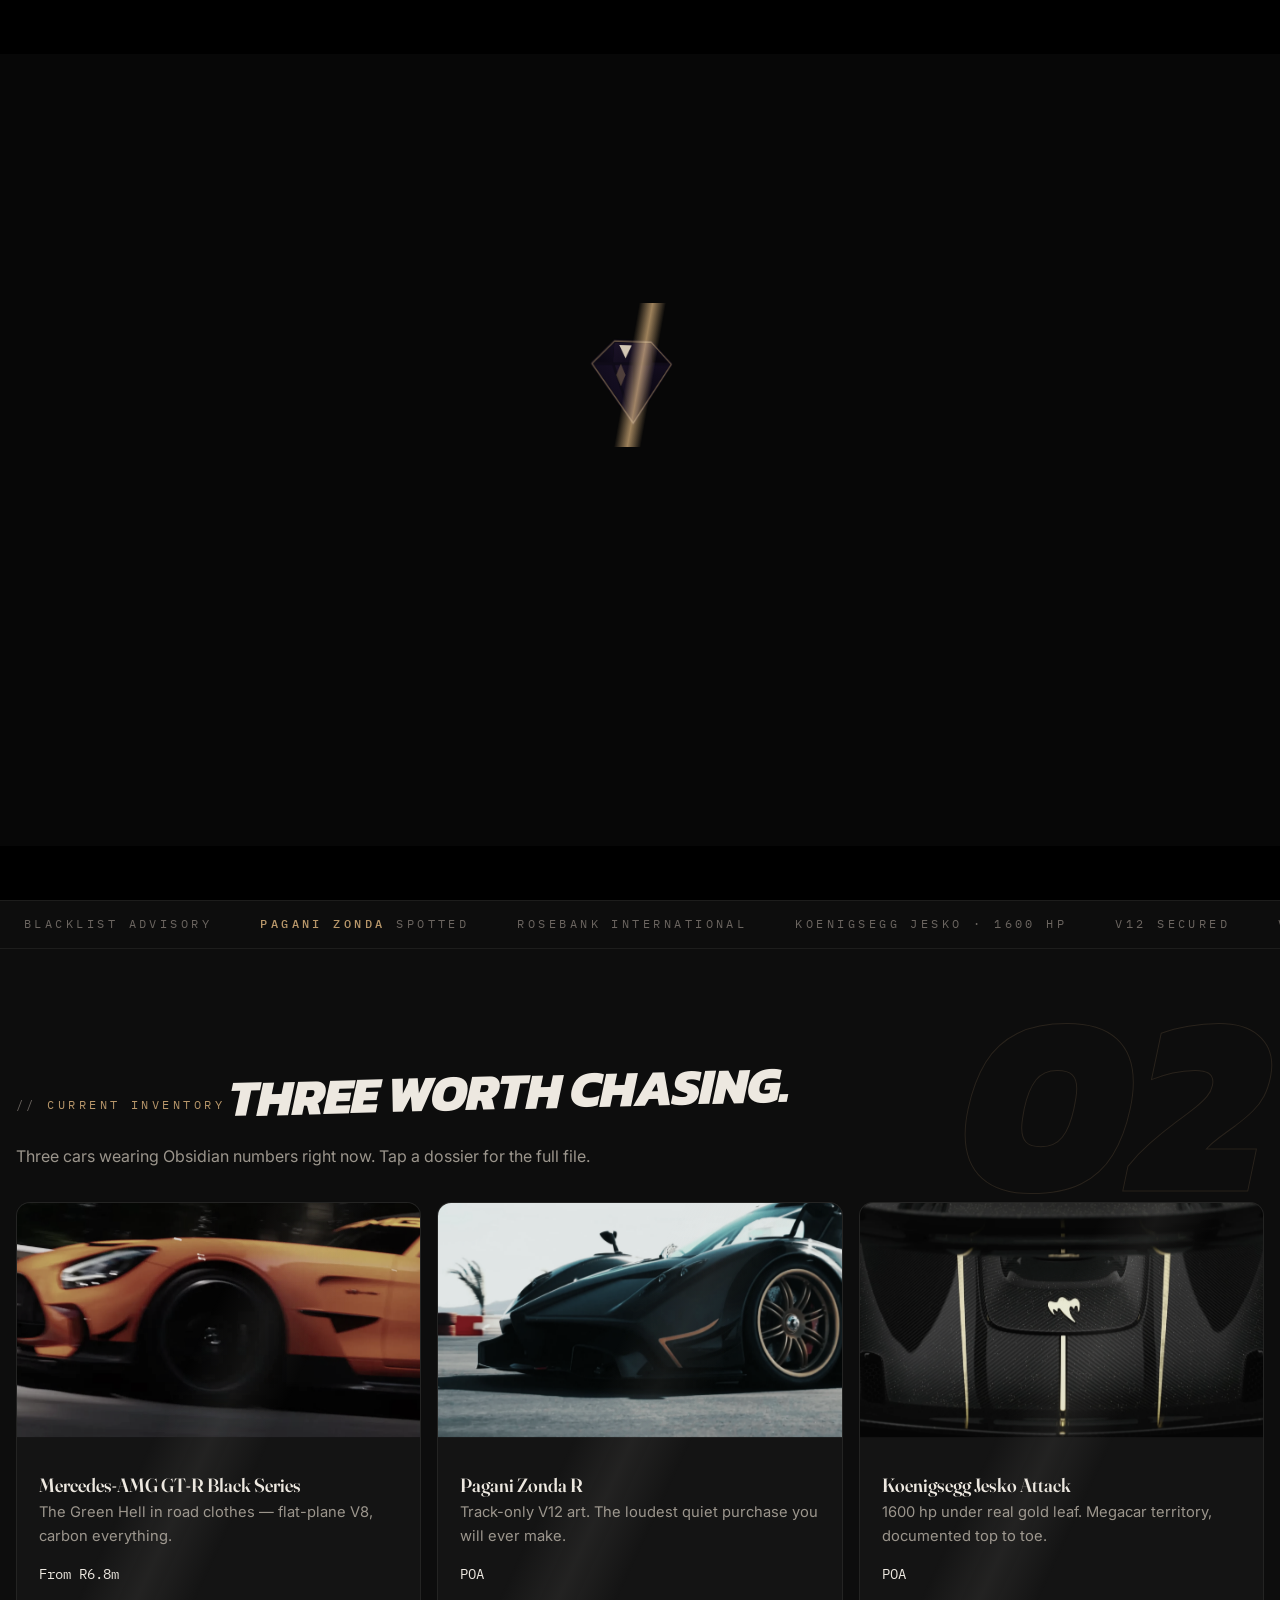
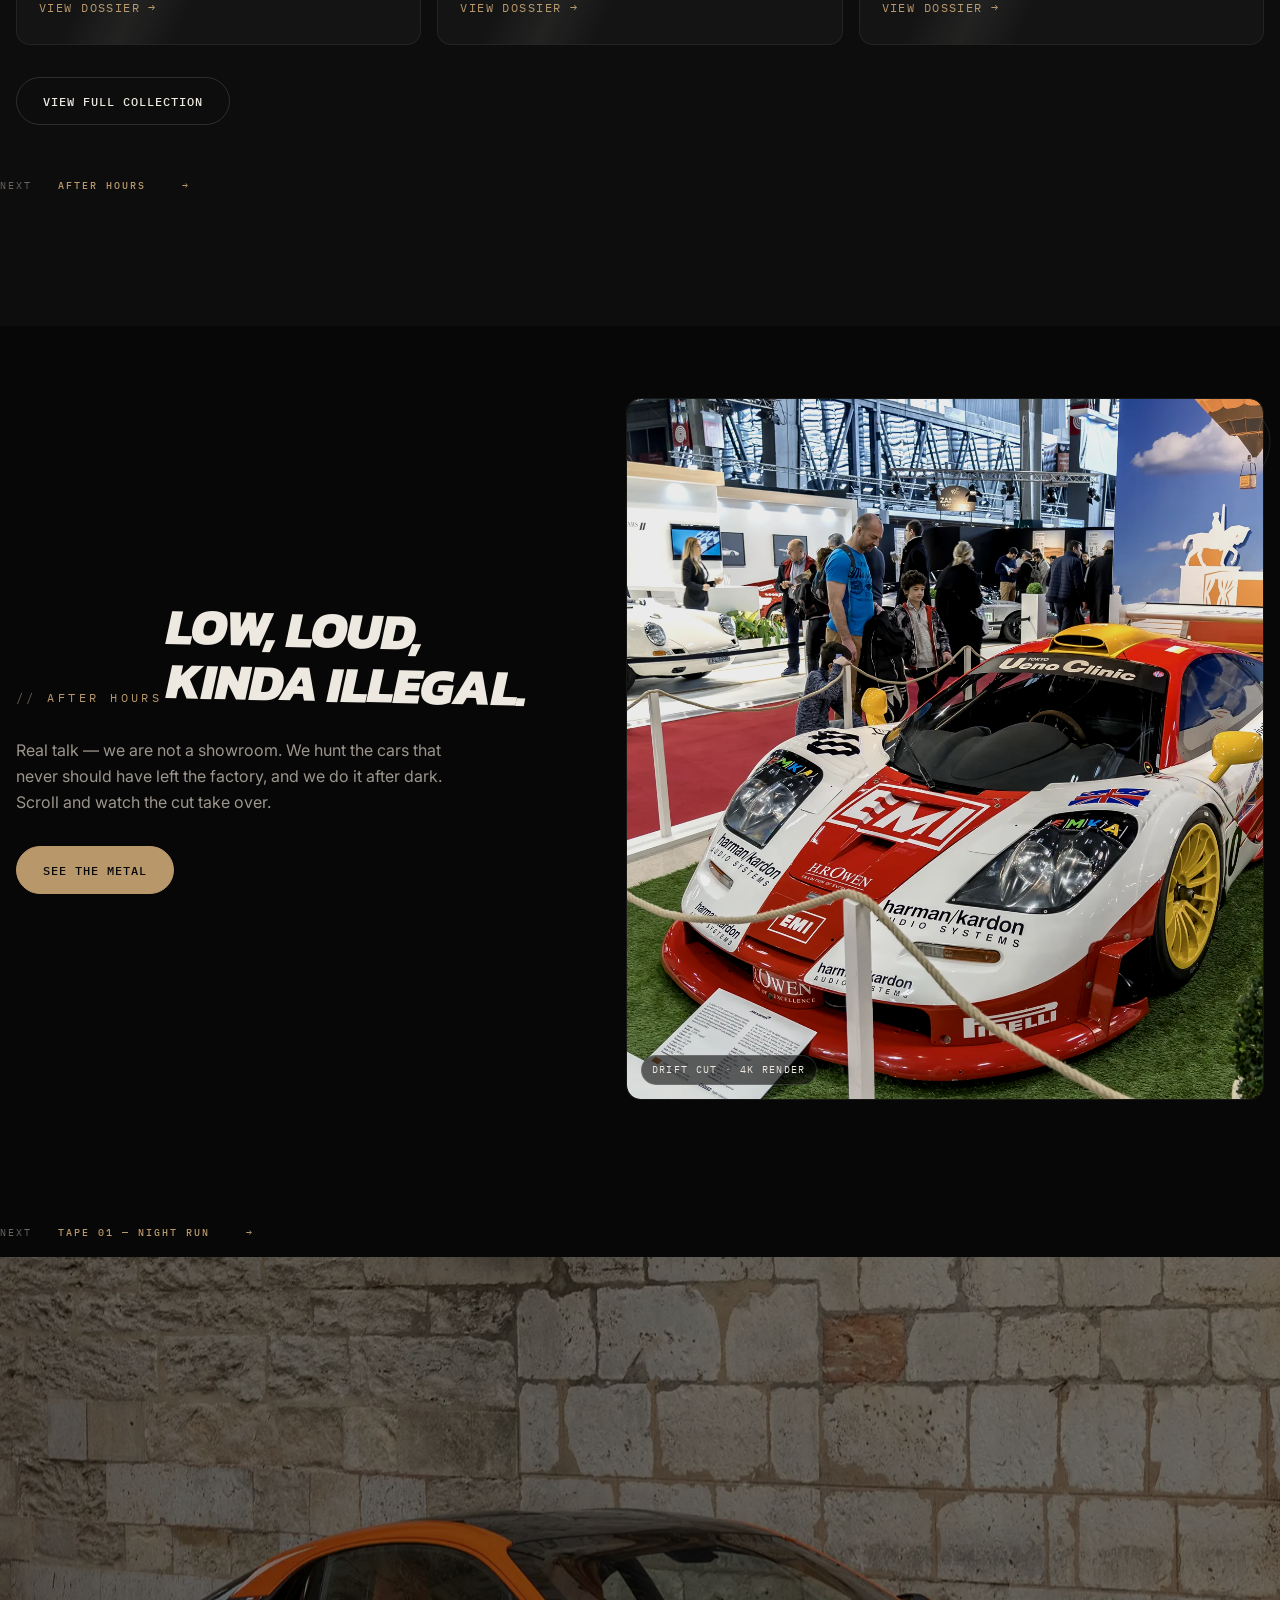
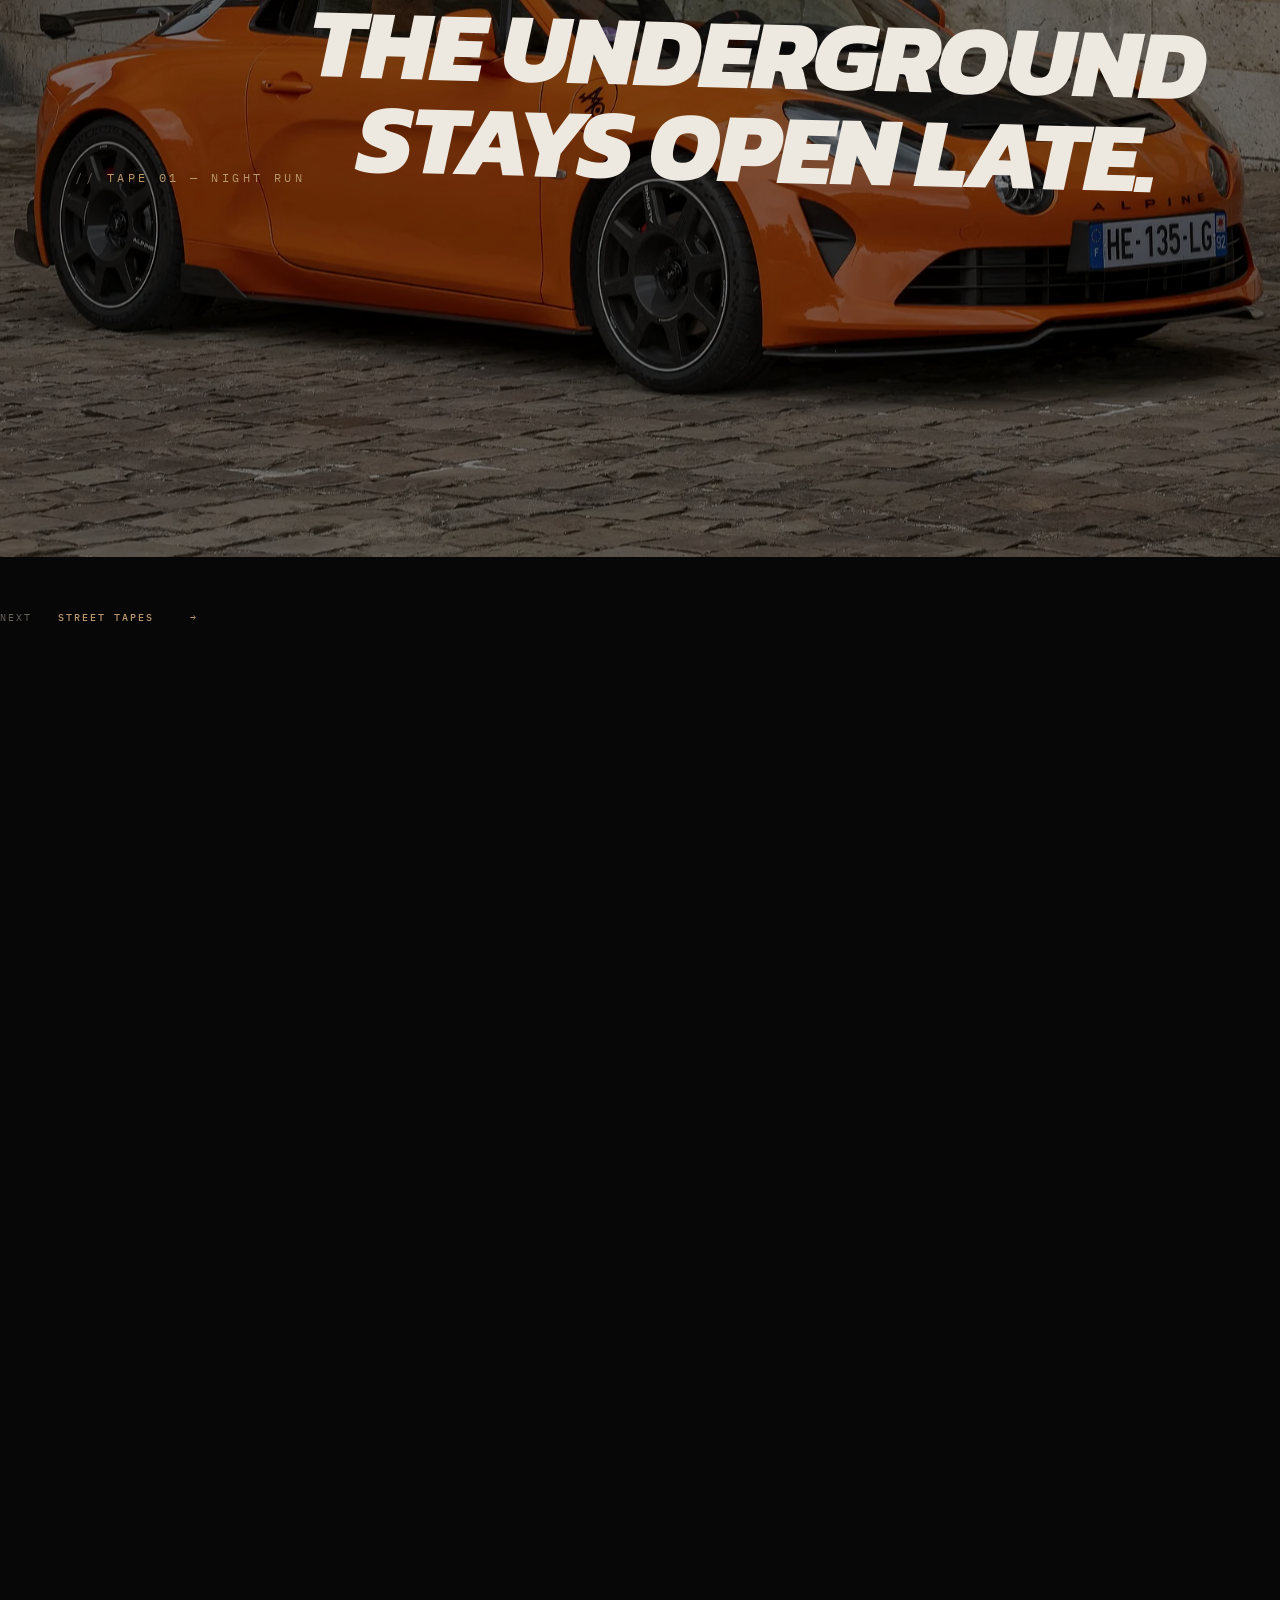
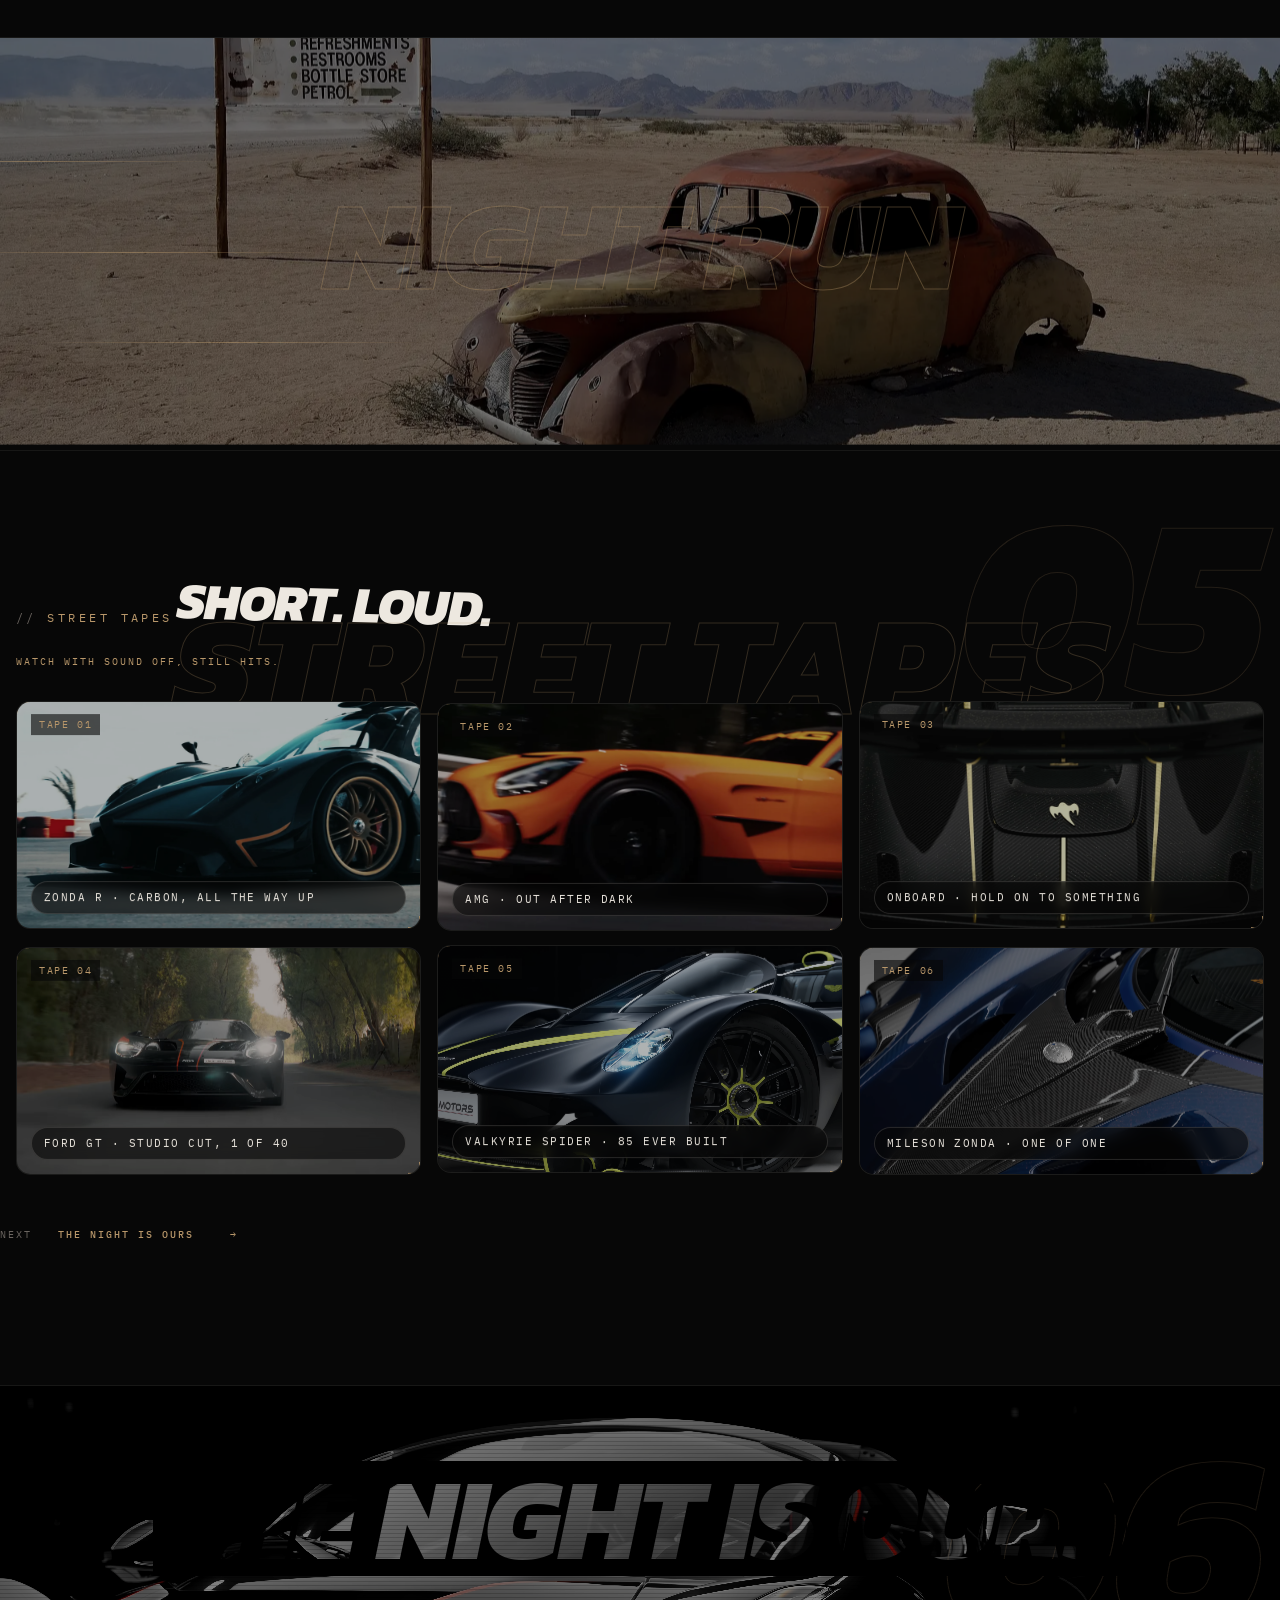
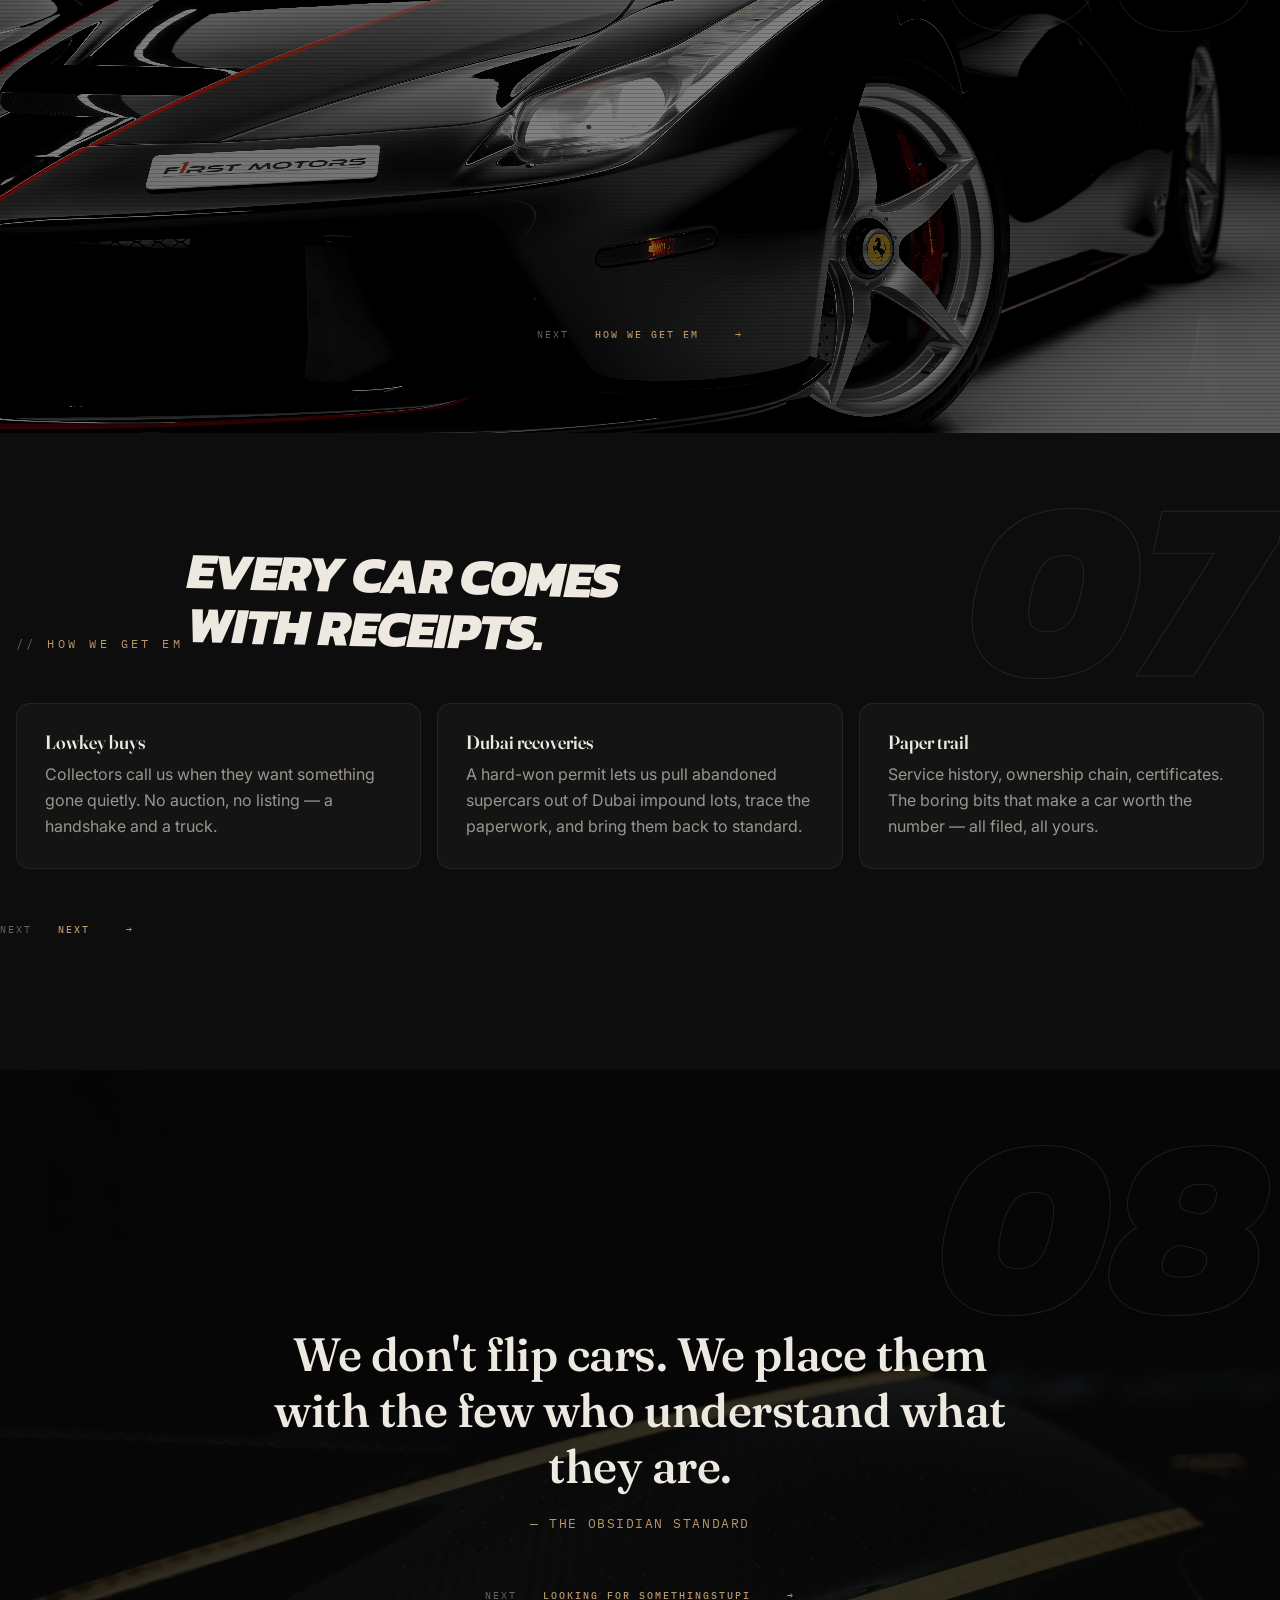
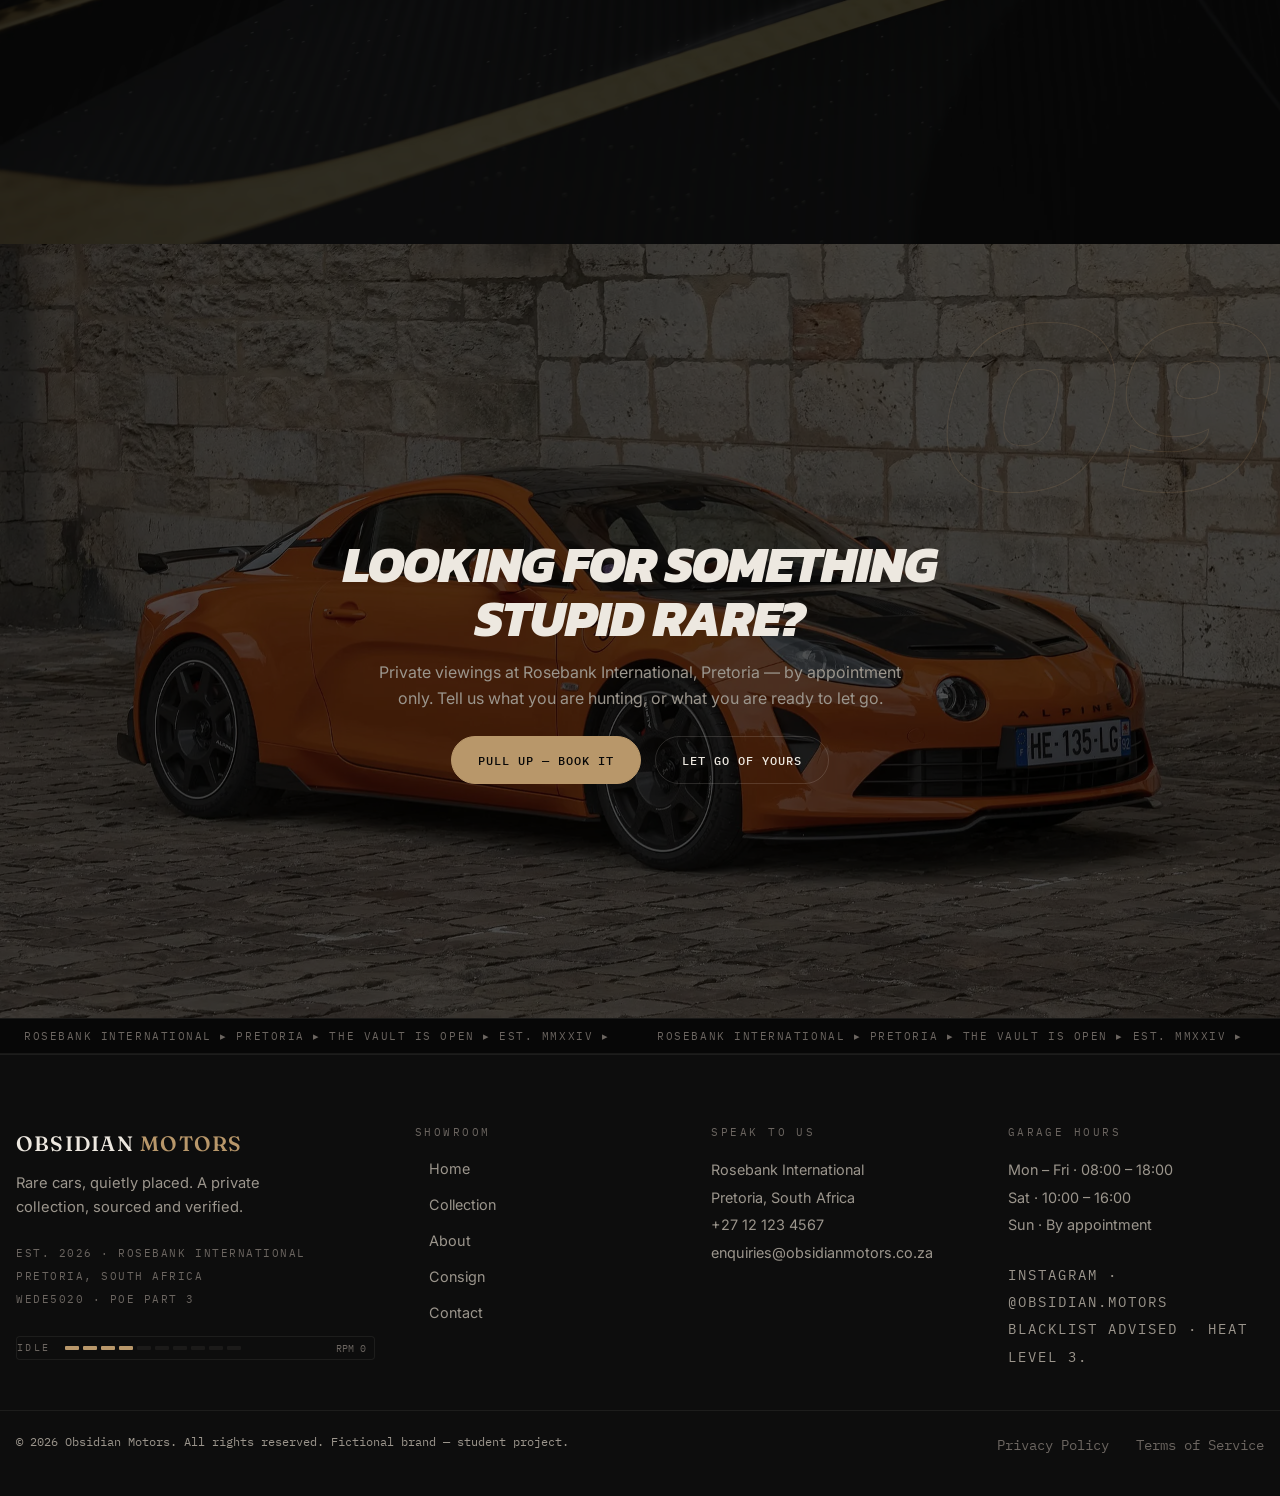
==== commit 247002fc: "poe part 3 fixing a few bugs" ====
--- a/index.html
+++ b/index.html
@@ -84,11 +84,11 @@
       </div>
     </section>
 
-    <!-- moving text strip -->
+    <!-- moving text strip - goes LEFT -->
     <div class="ticker" aria-hidden="true">
       <div class="ticker-track">
-        <span>Blacklist advisory</span><span><b>Pagani Zonda</b> spotted</span><span>Rosebank International</span><span>Koenigsegg Jesko · 1600 hp</span><span>V12 secured</span><span>Viewing by appointment</span><span>Black on black</span>
-        <span>Blacklist advisory</span><span><b>Pagani Zonda</b> spotted</span><span>Rosebank International</span><span>Koenigsegg Jesko · 1600 hp</span><span>V12 secured</span><span>Viewing by appointment</span><span>Black on black</span>
+        <span>Blacklist advisory</span><span><b>Pagani Zonda</b> spotted</span><span>Rosebank International</span><span>Koenigsegg Jesko · 1600 hp</span><span>V12 secured</span><span>Viewing by appointment</span><span>Black on black</span><span>Blacklist advisory</span>
+        <span>Blacklist advisory</span><span><b>Pagani Zonda</b> spotted</span><span>Rosebank International</span><span>Koenigsegg Jesko · 1600 hp</span><span>V12 secured</span><span>Viewing by appointment</span><span>Black on black</span><span>Blacklist advisory</span>
       </div>
     </div>
 
@@ -268,7 +268,7 @@
       <div>
         <div class="footer-logo">Obsidian <span>Motors</span></div>
         <p class="footer-tagline">Rare cars, quietly placed. A private collection, sourced and verified.</p>
-        <p class="footer-meta">Est. 2026 · Rosebank International<br>Pretoria, South Africa<br>WEDE5020 · POE Part 2</p>
+        <p class="footer-meta">Est. 2026 · Rosebank International<br>Pretoria, South Africa<br>WEDE5020 · POE Part 3</p>
         <div class="rpm" aria-hidden="true">
           <span class="rpm-label">Idle</span>
           <span class="rpm-bar">
@@ -292,7 +292,7 @@
           Rosebank International<br>
           Pretoria, South Africa<br>
           <a href="tel:+27121234567">+27 12 123 4567</a><br>
-          <a href="mailto:enquiries@obsidianmotors.example">enquiries@obsidianmotors.example</a>
+          <a href="mailto:enquiries@obsidianmotors.co.za">enquiries@obsidianmotors.co.za</a>
         </address>
       </div>
       <div class="footer-hours">
--- a/css/layout.css
+++ b/css/layout.css
@@ -19,7 +19,7 @@
 }
 .nav.is-scrolled { background: #070707; }
 .nav-inner { max-width: var(--wide); margin: 0 auto; min-height: var(--nav-h);
-  padding: 10px var(--gap); display: flex; align-items: center; justify-content: space-between; gap: 20px; }
+  padding: 10px calc(var(--gap) / 2); display: flex; align-items: center; justify-content: space-between; gap: 20px; }
 
 /* logo with the little crystal pic */
 .nav-logo { font-family: var(--font-display); font-weight: 600; letter-spacing: .14em;
@@ -120,7 +120,7 @@
   background: linear-gradient(to top, rgba(7,7,7,.78) 0%, rgba(7,7,7,.2) 42%, rgba(7,7,7,.08) 100%),
     radial-gradient(900px 600px at 70% 20%, rgba(184,151,106,.14), transparent 60%); }
 .hero-copy { position: relative; z-index: 2; height: 100%; display: flex; flex-direction: column;
-  justify-content: flex-end; padding-bottom: 56px; }
+  justify-content: flex-end; padding-bottom: 56px; padding-left: calc(var(--gap) / 2); }
 .hero-copy h1 { font-size: clamp(3rem, 2rem + 6vw, 7.2rem); line-height: .88; text-transform: uppercase;
   letter-spacing: -.03em; font-weight: 550; }
 .hero-copy h1 .outline { -webkit-text-stroke: 1.6px var(--gold); color: transparent; }
--- a/css/motion.css
+++ b/css/motion.css
@@ -16,7 +16,7 @@
 .marquee span{ padding:0 24px; }
 /* mask h1 lines so the char rise looks like lusion, not a jump */
 h1{ overflow:hidden; }
-@keyframes marquee{ 0%{transform:translateX(0)} 100%{transform:translateX(-50%)} }
+@keyframes marquee{ 0%{transform:translateX(-50%)} 100%{transform:translateX(0)} }
 @media (prefers-reduced-motion: reduce){ .marquee-inner{ animation:none; } }
 /* cursor - ring + dot, only hide normal cursor on real mice */
 @media (pointer:fine) and (prefers-reduced-motion: no-preference){
